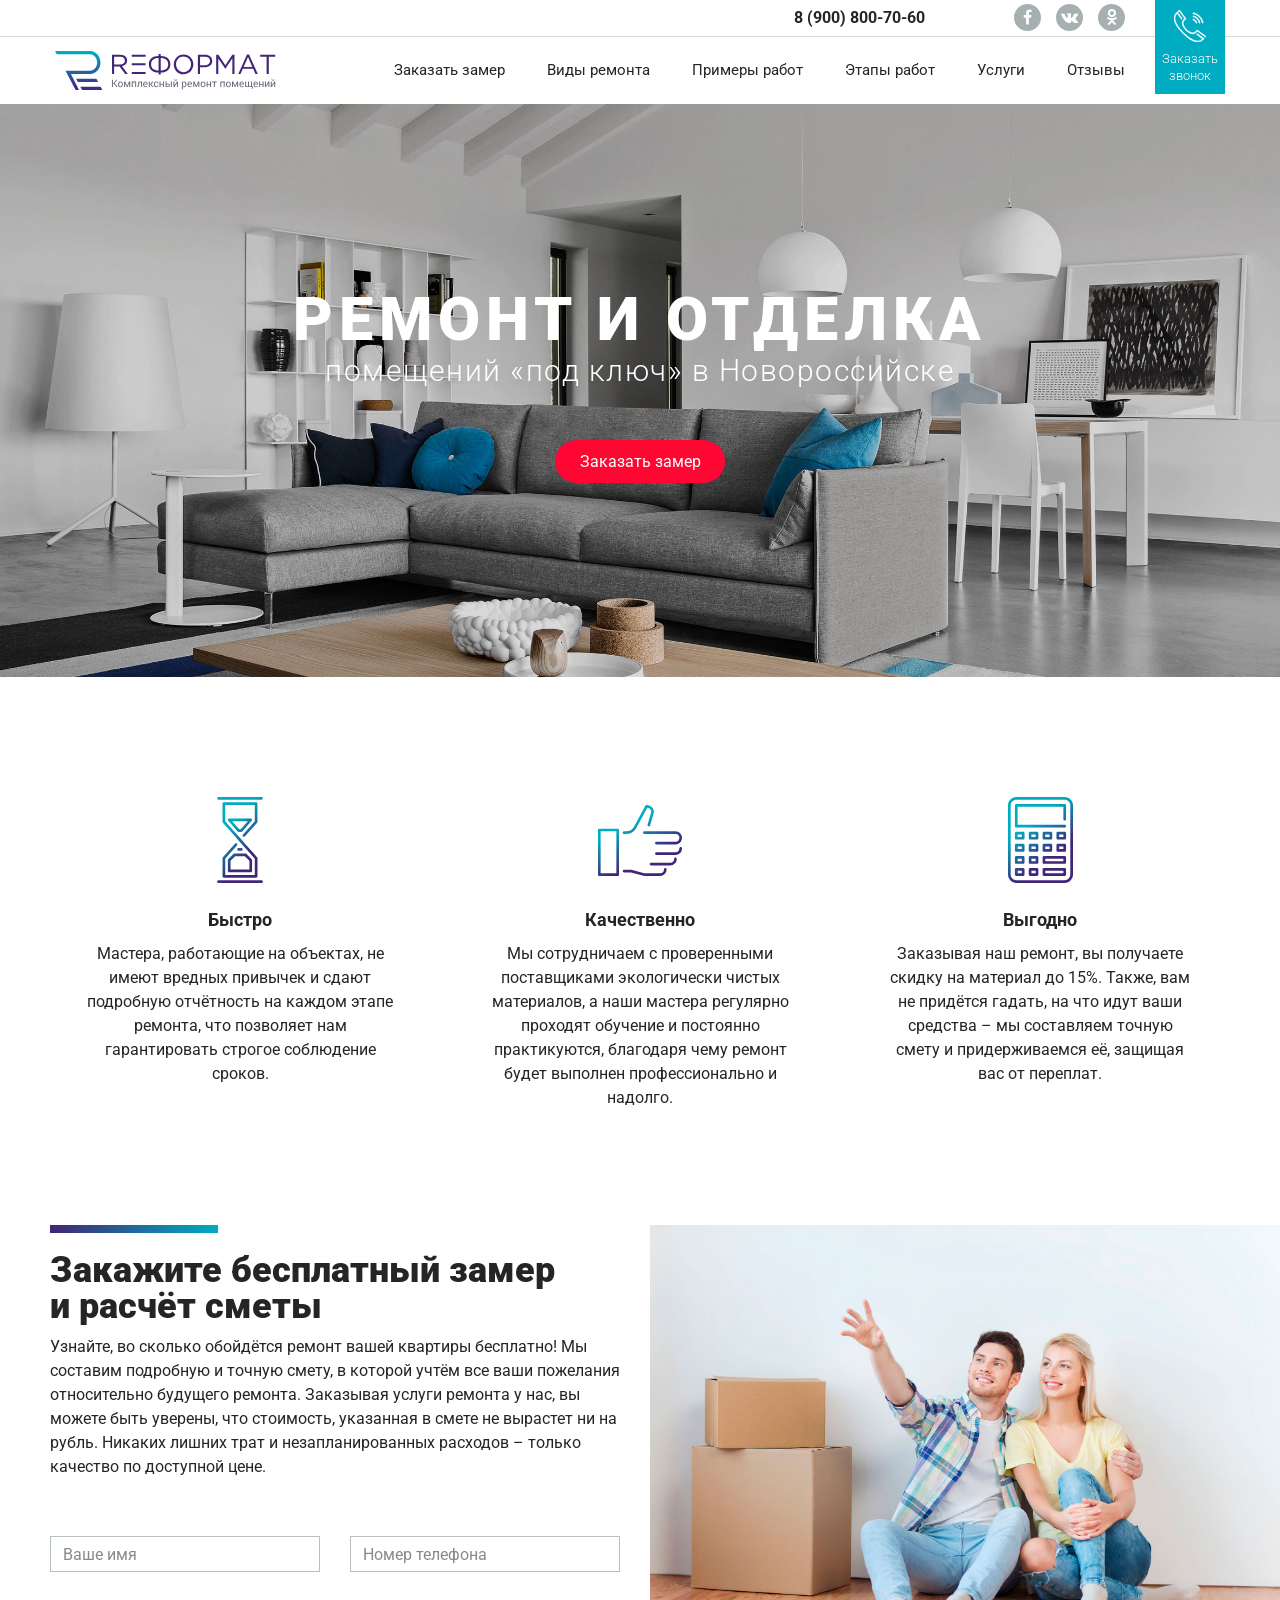
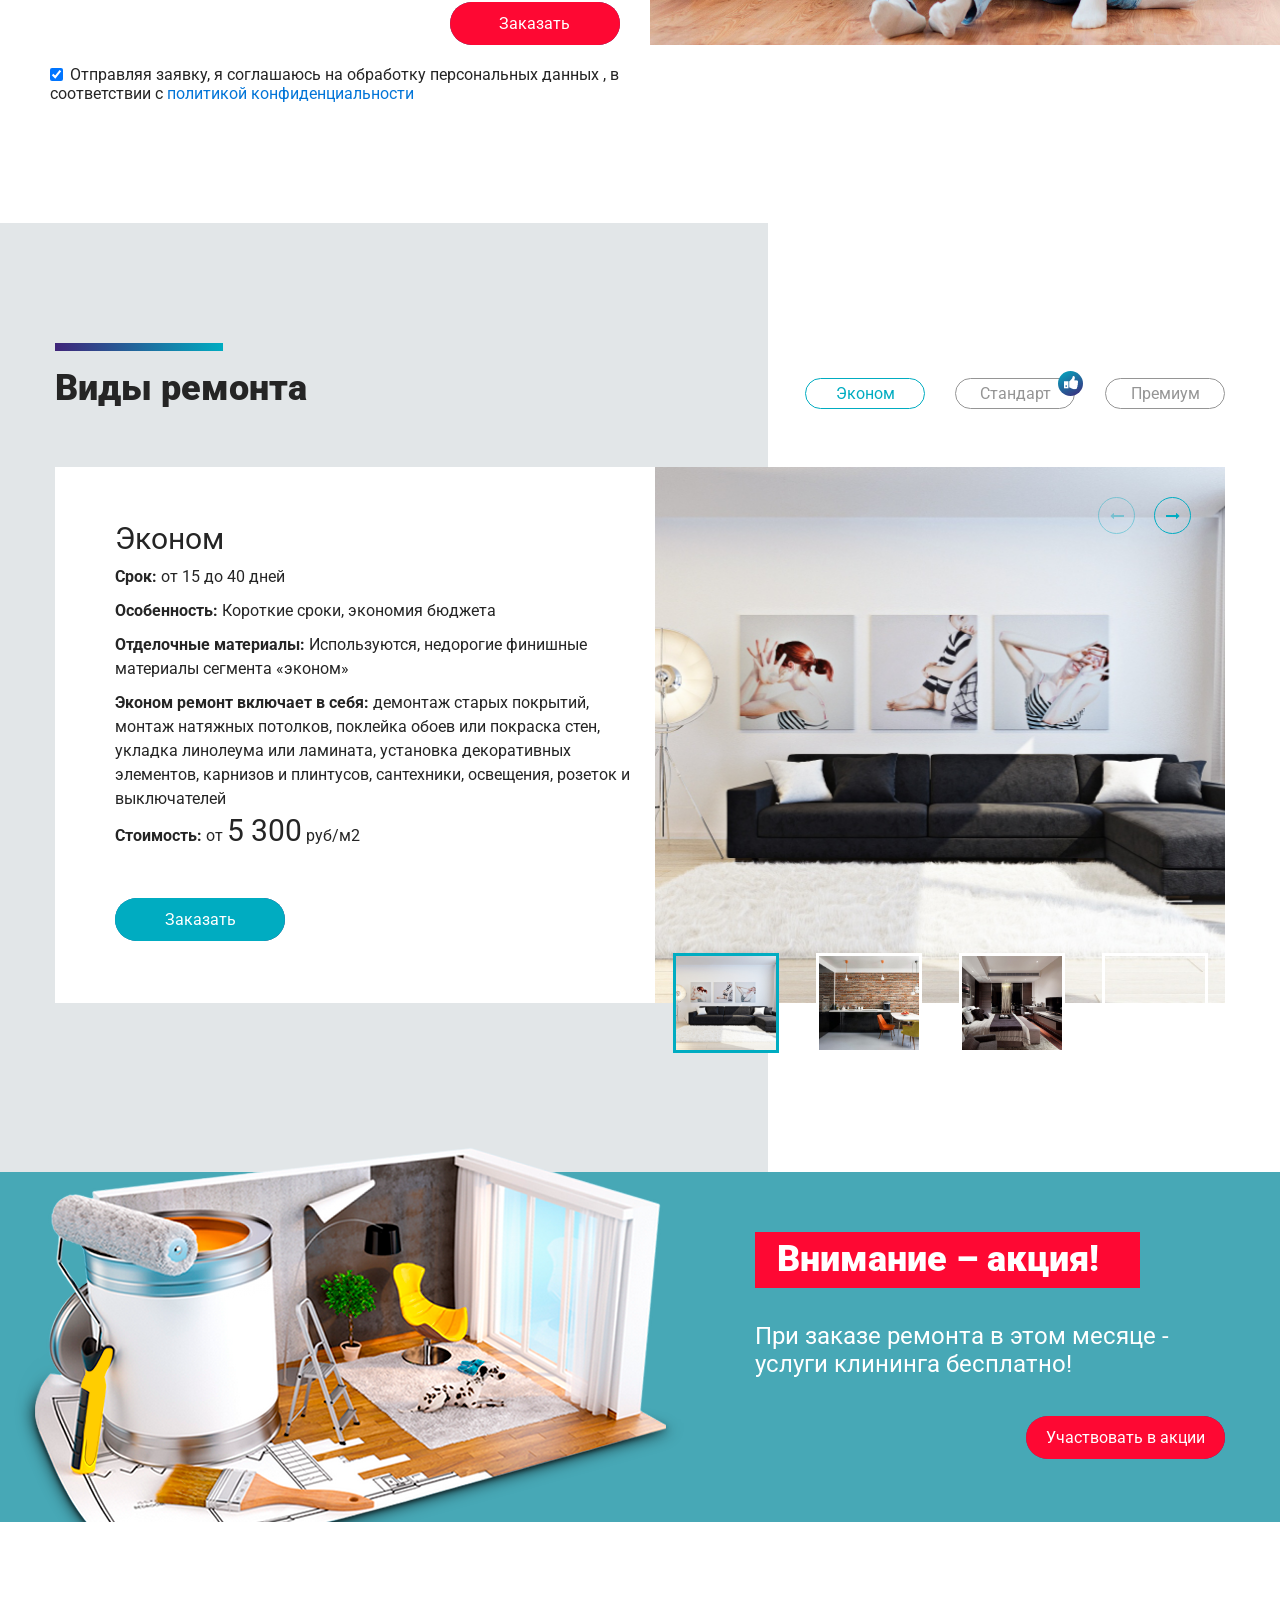
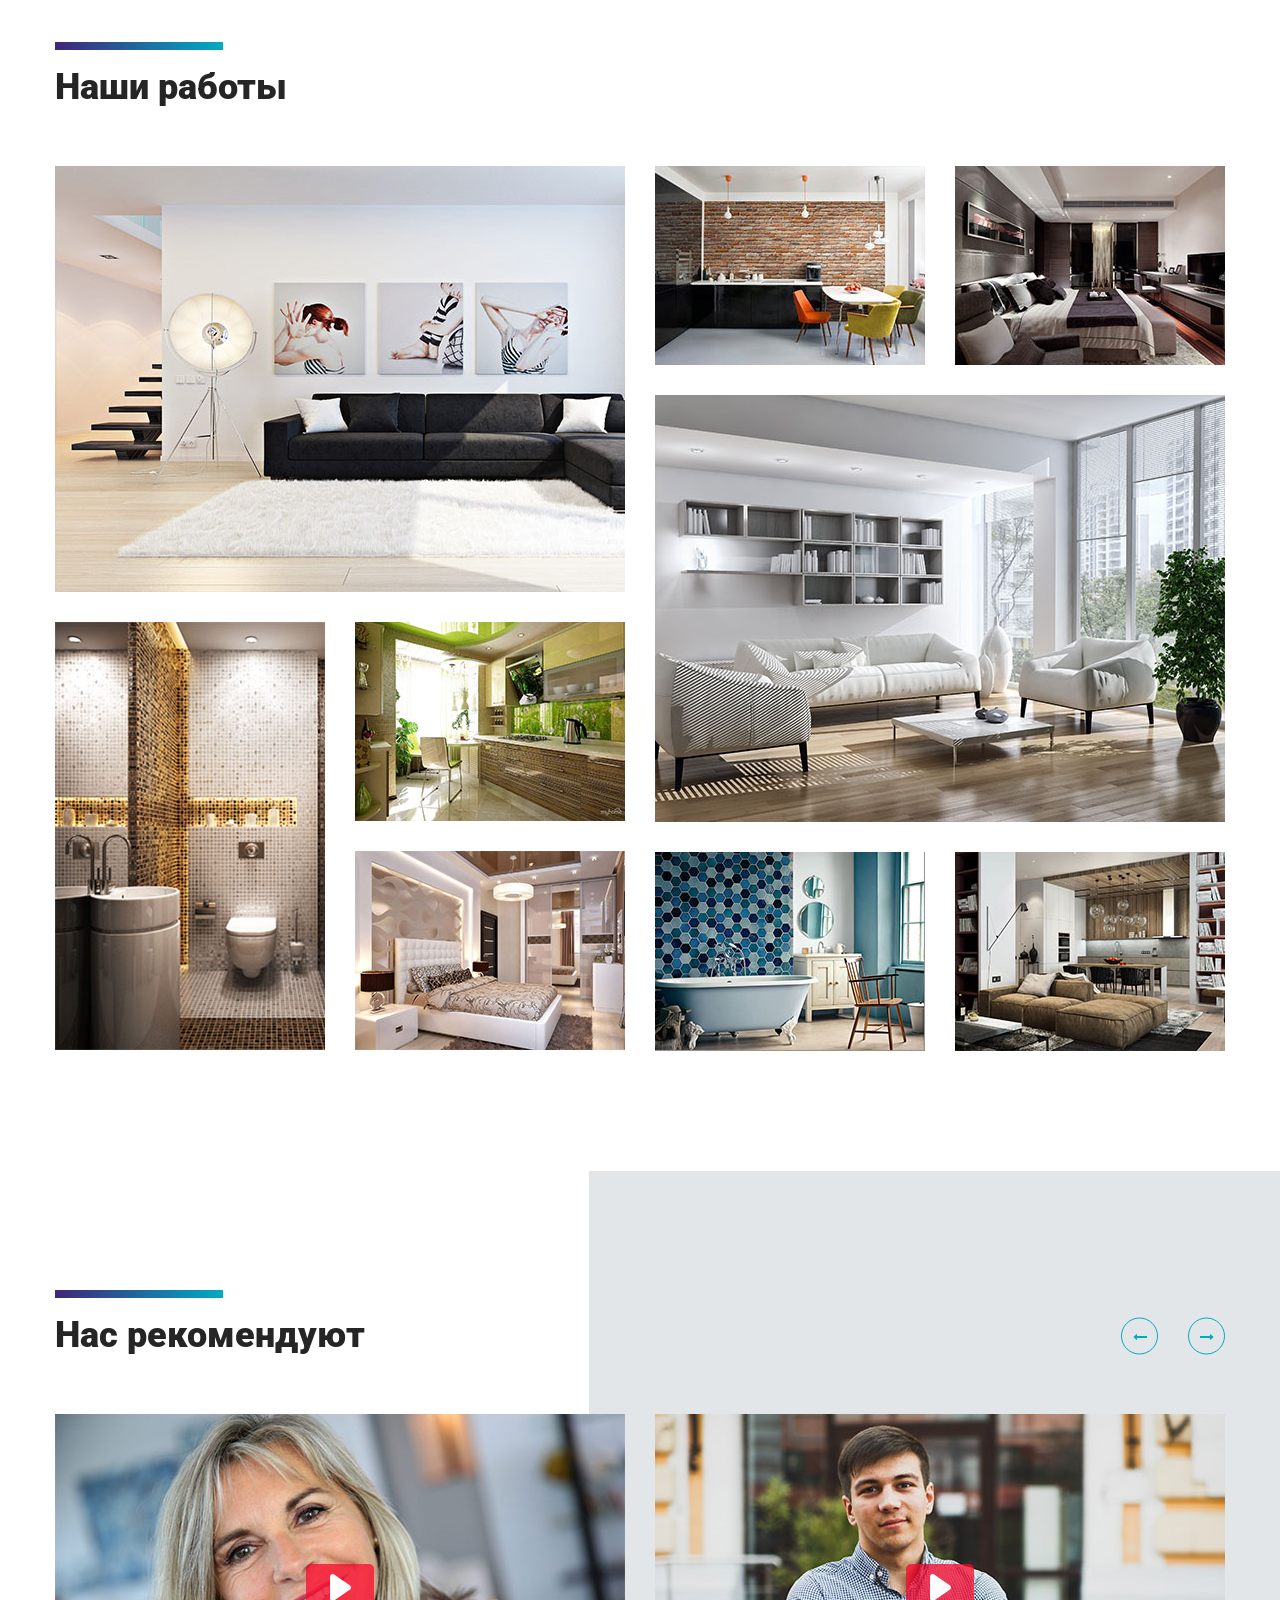
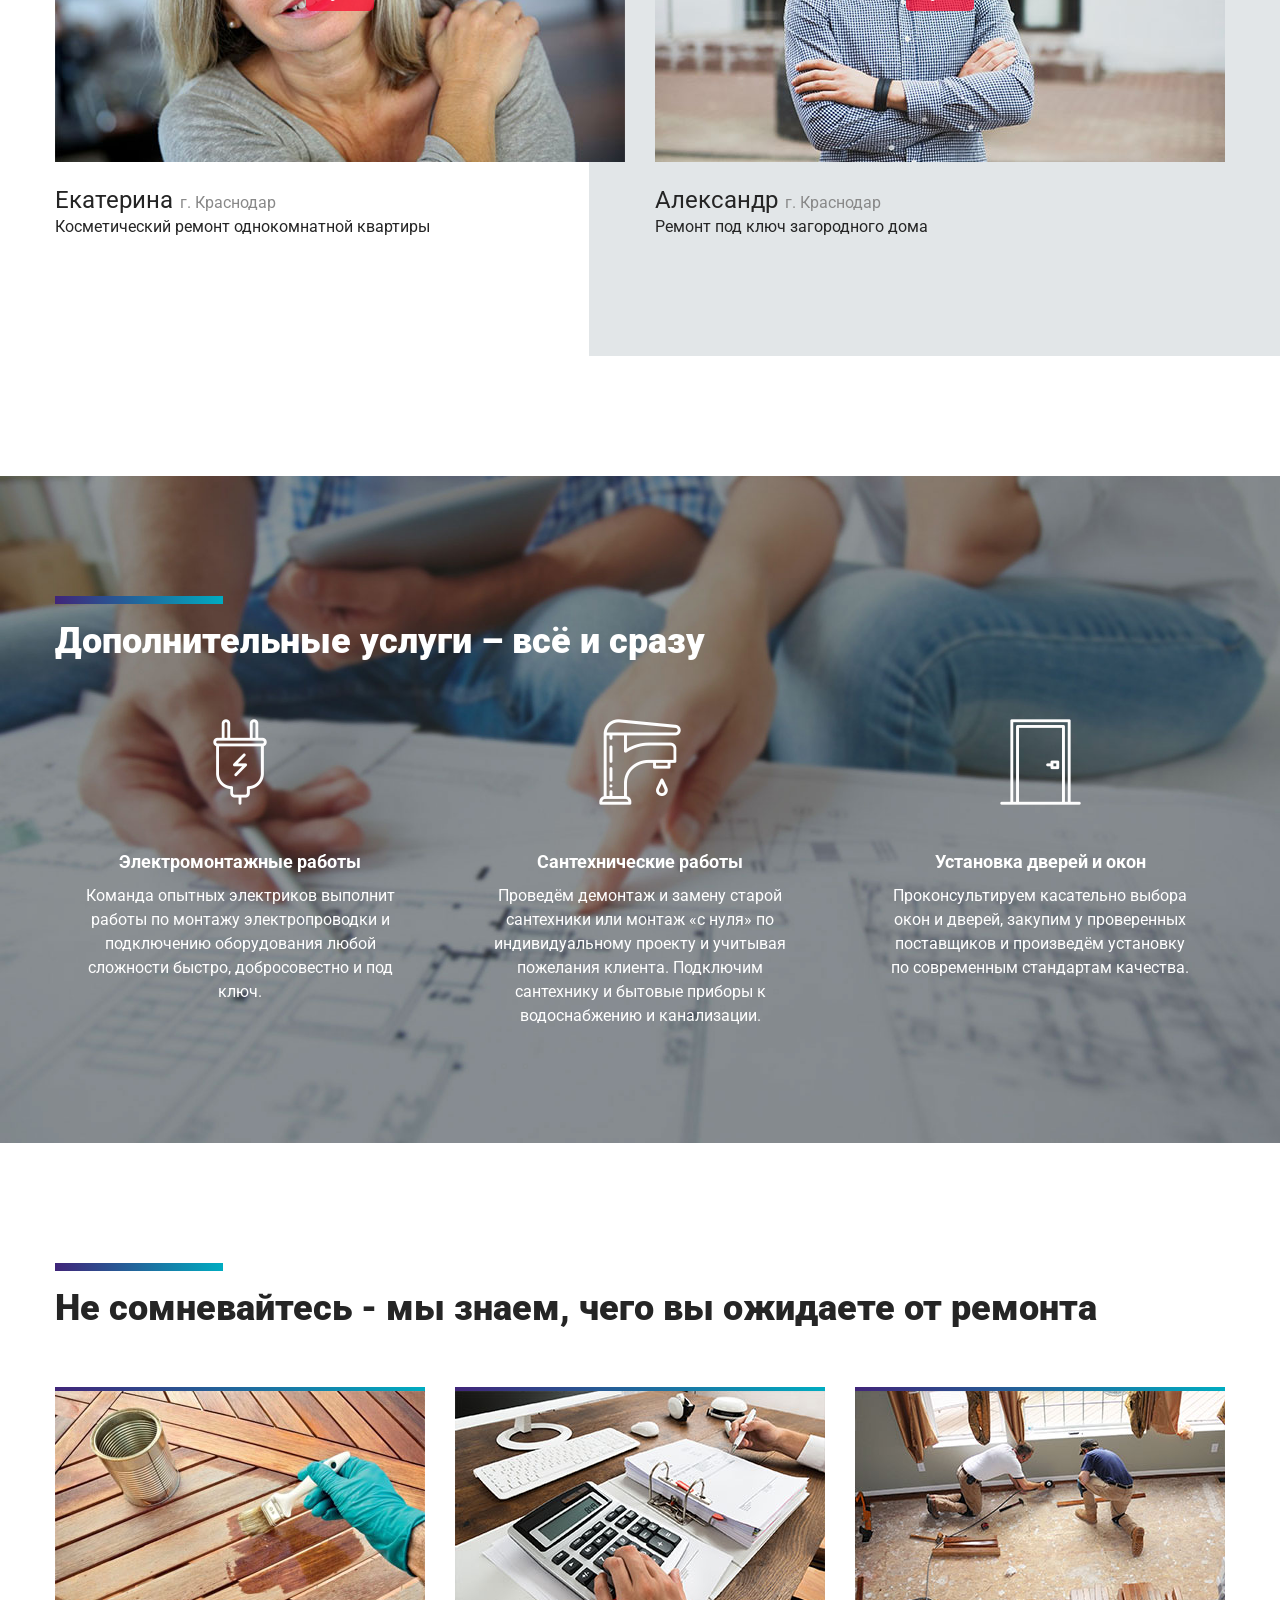
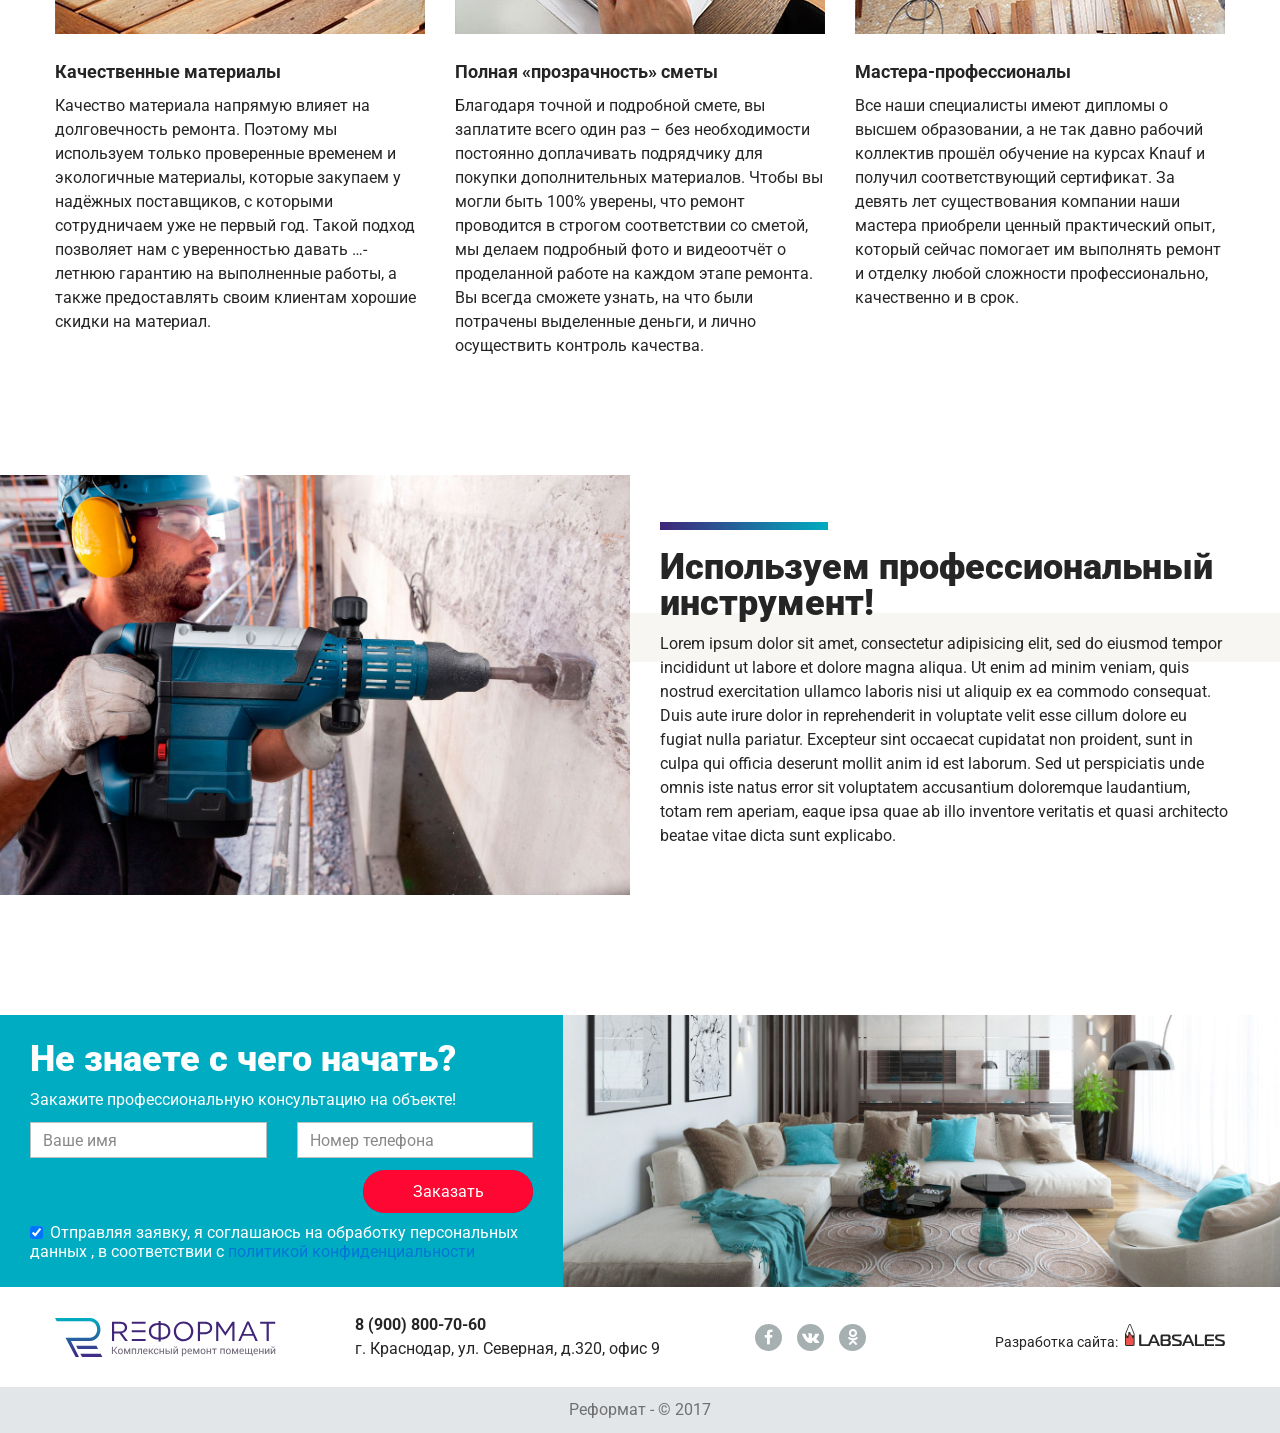
==== index.html @ a03d0dc7 "lend" ====
<!DOCTYPE html>
<html lang="ru">
<head>
    <meta charset="UTF-8">
    <meta name="viewport" content="width=device-width, initial-scale=1, shrink-to-fit=no">
    <title>Реформат</title>
    <link rel="icon" href="img/favicon.png">
    <link href="css/bootstrap.min.css" rel="stylesheet"> 
    <link rel="stylesheet" type="text/css" href="slick/slick.css"/>
    <link rel="stylesheet" type="text/css" href="slick/slick-theme.css"/>
    <link href="css/font.css" rel="stylesheet">
    <!--<link rel="stylesheet" type="text/css" href="grideffect/demo.css"/>-->
    <link rel="stylesheet" type="text/css" href="grideffect/style2.css"/>
    <link rel="stylesheet" type="text/css" href="css/swiper.min.css"/>
    <link href="css/style.css" rel="stylesheet">
    <link href="fonts/font-awesome/css/font-awesome.min.css" rel="stylesheet">
    <link href="css/media.css" rel="stylesheet">
</head>
<body>
<!--<body data-spy="scroll" data-target="#pag-scroll" style="position:relative;">-->
<div class="nav-pr" id="start-nav">
  <div class="nav-wrapper" id="start">
      <div class="nav-top">
        <div class="container">
          <div class="row">
            <div class="col-xl-11 col-lg-10 col-md-10 col-sm-11 col-11 fcenend">
                    <a class="nav-top__tel" href="tel:89008007060">8 (900) 800-70-60</a>
                  <div class="social">
                      <a href=" " class="fa fa-facebook social__btn social__f"></a>
                      <a href=" " class="fa fa-vk social__btn social__vk"></a>
                      <a href=" " class="fa fa-odnoklassniki social__btn social__o"></a>
                  </div>
            </div>
          </div>
        </div>
      </div>
      <div class="nav-block">
          <div class="container">
              <div class="row">
                  <div class="col-xl-11 col-lg-11 col-md-10 col-sm-11 col-11">
                      <nav class="navbar navbar-toggleable-md navbar-my p-no header__nav">
                        <button class="navbar-toggler navbar-toggler-right" type="button" data-toggle="collapse" data-target="#navbarColor01" aria-controls="navbarColor01" aria-expanded="false" aria-label="Toggle navigation">
                            <!--<span class="navbar-toggler-icon"></span>-->
                            <span class="burger">
                                <span class="burger-line burger-line-1"></span>
                                <span class="burger-line burger-line-2"></span>
                                <span class="burger-line burger-line-3"></span>
                            </span>
                        </button>
                        <a class="navbar-brand" href="index.html"><img src="img/logo.svg" alt=""></a>

                        <div class="collapse navbar-collapse" id="navbarColor01">
                          <ul class="navbar-nav ml-auto">
                            <li class="nav-item active">
                              <a class="nav-link" href="#anchor-1">Заказать замер</a>
                            </li>
                                                                                  
                            <li class="nav-item">
                              <a class="nav-link" href="#anchor-2">Виды ремонта</a>
                            </li>
                            <li class="nav-item">
                              <a class="nav-link" href="#anchor-3">Примеры работ</a>
                            </li>
                            <li class="nav-item">
                              <a class="nav-link" href="#anchor-4">Этапы работ</a>
                            </li>
                            <li class="nav-item">
                              <a class="nav-link" href="#anchor-5">Услуги</a>
                            </li>
                            <li class="nav-item">
                              <a class="nav-link" href="#anchor-6">Отзывы</a>
                            </li>                        
                          </ul>
                        </div>
                      </nav>
                  </div>
                  <div class="col-xl-1 col-lg-1 col-md-2 col-sm-1 col-1">
                    <div class="nav-block__call-btn" data-toggle="modal" data-target="#myModal">
                      <img src="img/call-btn.svg" alt="">
                      <span>Заказать звонок</span>
                    </div>
                  </div>

              </div>
          </div>
      </div>
  </div>
</div>

<div class="screen-1" style="background-image:url(img/3.jpg);">
  <div class="container">
    <div class="row">
      <div class="col-xl-12 tac">
        <div class="screen-1__h">Ремонт и отделка</div>
        <div class="screen-1__h-after">
          помещений «под ключ» в Новороссийске
        </div>
        <div class="screen-1__btn redbtn">
          <span>
          Заказать замер
          </span>
        </div>
      </div>
    </div>
  </div>
</div>


<div class="preim">
  <div class="container">
    <div class="row">
      <div class="col-xl-4 col-lg-4 col-md-4 col-sm-12 col-12">
            <!--<img src="img/hand.svg" alt="">-->
            <div class="preim__img" style="background-image:url(img/clock.svg);"></div>
            <div class="preim__h">Быстро</div>
            <div class="preim__text">
                Мастера, работающие на объектах, не имеют вредных привычек и сдают подробную отчётность на каждом этапе ремонта, что позволяет нам гарантировать строгое соблюдение сроков.
            </div>
      </div>
      <div class="col-xl-4 col-lg-4 col-md-4 col-sm-12 col-12">
            <!--<img src="img/hand.svg" alt="">-->
            <div class="preim__img" style="background-image:url(img/hand.svg);"></div>
            <div class="preim__h">Качественно</div>
            <div class="preim__text">
                Мы сотрудничаем с проверенными поставщиками экологически чистых материалов, а наши мастера регулярно проходят обучение и постоянно практикуются, благодаря чему ремонт будет выполнен профессионально и надолго.
            </div>
      </div>
      <div class="col-xl-4 col-lg-4 col-md-4 col-sm-12 col-12">
            <!--<img src="img/hand.svg" alt="">-->
            <div class="preim__img" style="background-image:url(img/calculator.svg);"></div>
            <div class="preim__h">Выгодно</div>
            <div class="preim__text">
                Заказывая наш ремонт, вы получаете скидку на материал до 15%. Также, вам не придётся гадать, на что идут ваши средства – мы составляем точную смету и придерживаемся её, защищая вас от переплат.
            </div>
      </div>
    </div>
  </div>
</div>






<div class="tfi tfi--sample" id="anchor-1">
    <div class="tfi__left">
      <div class="tfi__cont">
        <div class="tfi__gr-hr"></div>
        <div class="tfi__h">Закажите бесплатный замер и расчёт сметы</div>
        <div class="tfi__text">
            Узнайте, во сколько обойдётся ремонт вашей квартиры бесплатно! Мы составим подробную и точную смету, в которой учтём все ваши пожелания относительно будущего ремонта. Заказывая услуги ремонта у нас, вы можете быть уверены, что стоимость, указанная в смете не вырастет ни на рубль. Никаких лишних трат и незапланированных расходов – только качество по доступной цене.          
        </div>
        <form action="" class="tfi__form">
            <div class="tfi__line">
              <div class="tfi__input-wrap">
                  <input placeholder="Ваше имя" class="tfi__input" type="text" name="name">
              </div>
              <div class="tfi__input-wrap">
                  <input placeholder="Номер телефона" class="tfi__input js--phone" type="text" name="phone">                
              </div>              
            </div>
            <button class="redbtn tfi__btn"><span>Заказать</span></button>
                  <div class="js-form-item">
                        <input type="checkbox" name="" value="1" checked="checked" class="privacy__checkbox">

                        <label class="privacy__h" style="display:none;">Политика конфиденциальности</label>
                        <!--<div class="description privacy__text">-->
                        <div class="privacy__text">
                          Отправляя заявку, я соглашаюсь на обработку персональных данных , в соответствии с <a href="privacy.html" target="_blank">политикой конфиденциальности</a>
                        </div>
                  </div>
        </form>


      </div>
    </div>
    <div class="tfi__right">
      <div class="tfi__img-box">
        <img src="img/4.jpg" alt="">
      </div>
      
    </div>
</div>


<div class="variants" id="anchor-2">
  <div class="container">
    <div class="row">
      <div class="col-xl-6 col-lg-6 col-md-6 col-sm-12 col-12">
          <div class="tfi__gr-hr"></div>
          <div class="tfi__h tfi__h--pb">Виды ремонта</div>
      </div>
      <div class="col-xl-6 col-lg-6 col-md-6 col-sm-12 col-12">
        <div class="variants__pags">
          <div class="variants__link" onclick="swiper_to(1);">Эконом</div>
          <div class="variants__link variants__link-2" onclick="swiper_to(2);">Стандарт <div class="bdg"></div></div>
          <div class="variants__link variants__link-3" onclick="swiper_to(3);">Премиум</div>
        </div>
      </div>
      <div class="col-xl-12">
          <div class="variants__wrap">
            <div class="variants__slick trio__lev-1">
    <div class="swiper-container">
        <div class="swiper-wrapper">
            <div class="swiper-slide">
              <div class="variants__1s">
                <div class="variants__left">
                  <div class="variants__left-h">Эконом</div>
                  <div class="variants__ph">
                    <b>Срок:</b> от 15 до 40 дней
                  </div>
                  <div class="variants__ph">
                    <b>Особенность:</b> Короткие сроки, экономия бюджета
                  </div>
                  <div class="variants__ph">
                    <b>Отделочные материалы:</b> Используются, недорогие финишные материалы сегмента «эконом»
                  </div>
                  <div class="variants__ph">
                    <b>Эконом ремонт включает в себя:</b> демонтаж старых покрытий, монтаж натяжных потолков, поклейка обоев или покраска стен, укладка линолеума или ламината, установка декоративных элементов, карнизов и плинтусов, сантехники, освещения, розеток и выключателей
                  </div>
                  <div class="variants__ph variants__price-line">
                    <b>Стоимость:</b> от <span class="variants__price">5 300</span> руб/м2
                  </div>
                  <a href="" class="redbtn bluebtn"><span>Заказать</span></a>
                </div>
                <div class="variants__right">
                  <div class="variants__2s js--slick-1">
                      <div class="variants__2s-img-big" style="background-image:url(img/plitki/p1.jpg);"></div>
                      <div class="variants__2s-img-big" style="background-image:url(img/plitki/p2.jpg);"></div>
                      <div class="variants__2s-img-big" style="background-image:url(img/plitki/p3.jpg);"></div>
                      <div class="variants__2s-img-big" style="background-image:url(img/plitki/p4.jpg);"></div>
                  </div>
                  <div class="variants__2s-preview js--slick-1-preview">
                    <div>
                      <div class="variants__2s-img-small" style="background-image:url(img/plitki/p1.jpg);"></div>
                    </div>
                    <div>
                      <div class="variants__2s-img-small" style="background-image:url(img/plitki/p2.jpg);"></div>
                    </div>
                    <div>
                      <div class="variants__2s-img-small" style="background-image:url(img/plitki/p3.jpg);"></div>
                    </div>
                    <div>
                      <div class="variants__2s-img-small" style="background-image:url(img/plitki/p4.jpg);"></div>
                    </div>
                  </div>
                </div>
              </div>
            </div>
            <div class="swiper-slide">
              <div class="variants__1s">
                <div class="variants__left">
                  <div class="variants__left-h">Стандарт</div>
                  <div class="variants__ph">
                    <b>Срок:</b> от 40 до 70 дней
                  </div>
                  <div class="variants__ph">
                    <b>Особенность:</b> Короткие сроки, экономия бюджета
                  </div>
                  <div class="variants__ph">
                    <b>Отделочные материалы:</b> Используются, недорогие финишные материалы сегмента «эконом»
                  </div>
                  <div class="variants__ph">
                    <b>Эконом ремонт включает в себя:</b> демонтаж старых покрытий, монтаж натяжных потолков, поклейка обоев или покраска стен, укладка линолеума или ламината, установка декоративных элементов, карнизов и плинтусов, сантехники, освещения, розеток и выключателей
                  </div>
                  <div class="variants__ph variants__price-line">
                    <b>Стоимость:</b> от <span class="variants__price">5 300</span> руб/м2
                  </div>
                  <a href="" class="redbtn bluebtn"><span>Заказать</span></a>
                </div>
                <div class="variants__right">
                  <div class="variants__2s js--slick-2">
                      <div class="variants__2s-img-big" style="background-image:url(img/plitki/p2.jpg);"></div>
                      <div class="variants__2s-img-big" style="background-image:url(img/plitki/p1.jpg);"></div>
                      <div class="variants__2s-img-big" style="background-image:url(img/plitki/p3.jpg);"></div>
                      <div class="variants__2s-img-big" style="background-image:url(img/plitki/p4.jpg);"></div>
                      <div class="variants__2s-img-big" style="background-image:url(img/plitki/p3.jpg);"></div>
                  </div>
                  <div class="variants__2s-preview js--slick-2-preview">
                    <div>
                      <div class="variants__2s-img-small" style="background-image:url(img/plitki/p2.jpg);"></div>
                    </div>
                    <div>
                      <div class="variants__2s-img-small" style="background-image:url(img/plitki/p1.jpg);"></div>
                    </div>
                    <div>
                      <div class="variants__2s-img-small" style="background-image:url(img/plitki/p3.jpg);"></div>
                    </div>
                    <div>
                      <div class="variants__2s-img-small" style="background-image:url(img/plitki/p4.jpg);"></div>
                    </div>
                    <div>
                      <div class="variants__2s-img-small" style="background-image:url(img/plitki/p3.jpg);"></div>
                    </div>
                  </div>
                </div>
              </div>
            </div>
            
            <div class="swiper-slide">
              <div class="variants__1s">
                <div class="variants__left">
                  <div class="variants__left-h">Премиум</div>
                  <div class="variants__ph">
                    <b>Срок:</b> от 70 до 240 дней
                  </div>
                  <div class="variants__ph">
                    <b>Особенность:</b> Короткие сроки, экономия бюджета
                  </div>
                  <div class="variants__ph">
                    <b>Отделочные материалы:</b> Используются, недорогие финишные материалы сегмента «эконом»
                  </div>
                  <div class="variants__ph">
                    <b>Эконом ремонт включает в себя:</b> демонтаж старых покрытий, монтаж натяжных потолков, поклейка обоев или покраска стен, укладка линолеума или ламината, установка декоративных элементов, карнизов и плинтусов, сантехники, освещения, розеток и выключателей
                  </div>
                  <div class="variants__ph variants__price-line">
                    <b>Стоимость:</b> от <span class="variants__price">5 300</span> руб/м2
                  </div>
                  <a href="" class="redbtn bluebtn"><span>Заказать</span></a>
                </div>
                <div class="variants__right">
                  <div class="variants__2s js--slick-3">
                      <div class="variants__2s-img-big" style="background-image:url(img/plitki/p3.jpg);"></div>
                      <div class="variants__2s-img-big" style="background-image:url(img/plitki/p1.jpg);"></div>
                      <div class="variants__2s-img-big" style="background-image:url(img/plitki/p2.jpg);"></div>
                      <div class="variants__2s-img-big" style="background-image:url(img/plitki/p4.jpg);"></div>
                  </div>
                  <div class="variants__2s-preview js--slick-3-preview">
                    <div>
                      <div class="variants__2s-img-small" style="background-image:url(img/plitki/p3.jpg);"></div>
                    </div>
                    <div>
                      <div class="variants__2s-img-small" style="background-image:url(img/plitki/p1.jpg);"></div>
                    </div>
                    <div>
                      <div class="variants__2s-img-small" style="background-image:url(img/plitki/p2.jpg);"></div>
                    </div>
                    <div>
                      <div class="variants__2s-img-small" style="background-image:url(img/plitki/p4.jpg);"></div>
                    </div>

                  </div>
                </div>
              </div>
            </div>
        </div>
        <!-- Add Pagination -->
        <div class="swiper-btn-prev swiper-btn-arrow"></div>
        <div class="swiper-btn-next swiper-btn-arrow"></div>
        <div class="swiper-pagination"></div>
    </div>


            </div>
          </div>
      </div>
    </div>
  </div>
</div>

<!--<div style="background-color: #16d6d6; height:30px;"></div>-->

<div class="stock">
    <div class="container">
      <div class="row">
        <div class="col-xl-7">
          <div class="stock__img-pr">
            <img src="img/akc-1.png" alt="" class="desk-v">
            <img src="img/akc-2.png" alt="" class="mob-v">
          </div>
        </div>
        <div class="col-xl-5">
          <div class="stock__label">Внимание – акция!</div>
          <div class="stock__text">При заказе ремонта в этом месяце - услуги клининга бесплатно!</div>
          <div class="tar">
              <a href=" " class="redbtn stock__btn">
                <span>
                    Участвовать в акции
                </span>
              </a>
          </div>
        </div>
      </div>
    </div>
</div>

<div class="plitki" id="anchor-3">
  <div class="container">
    <div class="row">
      <div class="col-xl-12">
        <div class="tfi__gr-hr"></div>
        <div class="tfi__h tfi__h--pb">Наши работы</div>
      </div>
  </div>
  </div>
  <div class="container  plitki__box">
    <div class="row">      
      <div class="col-xl-12">
              <div class="content">
                <div class="grid">
                  <div class="grid__item grid__item--2k" data-size="1920x1080">
                    <a href="img/plitki/p1.jpg" class="img-wrap"><img src="img/plitki/small/p1.jpg" alt="img01" />
                      <div class="description description--grid">
                        <h3 class="plitki__popup-h">Ремонт квартиры под ключ <div class="plitki__popup-city">г.Краснодар</div></h3>
                        <div class="plitki__popup-sq"><b>Площадь:</b> 78 м<sup>2</sup></div>
                        <div class="plitki__popup-srok"><b>Сроки:</b> 3,5 месяца</div>
                        <div class="plitki__popup-ph">
                          <b>Выполненые работы:</b> демонтаж старых покрытий, монтаж натяжных потолков, поклейка обоев или покраска стен, укладка линолеума или ламината, установка декоративных элементов, карнизов и плинтусов, сантехники, освещения, розеток и выключателей
                        </div>
                        <div class="plitki__popup-price">
                          <b>Стоимость:</b> <span class="plitki__popup-price-num">590 000</span><span>руб.</span>
                        </div>
                      </div>
                    </a>
                  </div>
                  <div class="grid__item grid__item--1k" data-size="1600x1077">
                    <a href="img/plitki/p2.jpg" class="img-wrap"><img src="img/plitki/small/p2.jpg" alt="img02" />
                      <div class="description description--grid">
                        <h3 class="plitki__popup-h">Ремонт квартиры под ключ <div class="plitki__popup-city">г.Краснодар</div></h3>
                        <div class="plitki__popup-sq"><b>Площадь:</b> 78 м<sup>2</sup></div>
                        <div class="plitki__popup-srok"><b>Сроки:</b> 3,5 месяца</div>
                        <div class="plitki__popup-ph">
                          <b>Выполненые работы:</b> демонтаж старых покрытий, монтаж натяжных потолков, поклейка обоев или покраска стен, укладка линолеума или ламината, установка декоративных элементов, карнизов и плинтусов, сантехники, освещения, розеток и выключателей
                        </div>
                        <div class="plitki__popup-price">
                          <b>Стоимость:</b> <span class="plitki__popup-price-num">670 000</span><span>руб.</span>
                        </div>
                      </div>
                    </a>
                  </div>
                  <div class="grid__item grid__item--1k" data-size="2000x1271">
                    <a href="img/plitki/p3.jpg" class="img-wrap"><img src="img/plitki/small/p3.jpg" alt="img03" />
                      <div class="description description--grid">
                        <h3 class="plitki__popup-h">Ремонт квартиры под ключ <div class="plitki__popup-city">г.Ростов-на-дону</div></h3>
                        <div class="plitki__popup-sq"><b>Площадь:</b> 78 м<sup>2</sup></div>
                        <div class="plitki__popup-srok"><b>Сроки:</b> 3,5 месяца</div>
                        <div class="plitki__popup-ph">
                          <b>Выполненые работы:</b> демонтаж старых покрытий, монтаж натяжных потолков, поклейка обоев или покраска стен, укладка линолеума или ламината, установка декоративных элементов, карнизов и плинтусов, сантехники, освещения, розеток и выключателей
                        </div>
                        <div class="plitki__popup-price">
                          <b>Стоимость:</b> <span class="plitki__popup-price-num">770 000</span><span>руб.</span>
                        </div>
                      </div>
                    </a>
                  </div>
                  <div class="grid__item grid__item--2k" data-size="3200x2400">
                      <a href="img/plitki/p6.jpg" class="img-wrap"><img src="img/plitki/small/p6.jpg" alt="img06" />
                      <div class="description description--grid">
                        <h3 class="plitki__popup-h">Ремонт квартиры под ключ <div class="plitki__popup-city">г.Краснодар</div></h3>
                        <div class="plitki__popup-sq"><b>Площадь:</b> 78 м<sup>2</sup></div>
                        <div class="plitki__popup-srok"><b>Сроки:</b> 3,5 месяца</div>
                        <div class="plitki__popup-ph">
                          <b>Выполненые работы:</b> демонтаж старых покрытий, монтаж натяжных потолков, поклейка обоев или покраска стен, укладка линолеума или ламината, установка декоративных элементов, карнизов и плинтусов, сантехники, освещения, розеток и выключателей
                        </div>
                        <div class="plitki__popup-price">
                          <b>Стоимость:</b> <span class="plitki__popup-price-num">590 000</span><span>руб.</span>
                        </div>
                      </div>
                    </a>
                  </div>
                  <div class="grid__item grid__item--1k" data-size="4500x4090">
                    <a href="img/plitki/p4.jpg" class="img-wrap"><img src="img/plitki/small/p4n.jpg" alt="img04" />
                      <div class="description description--grid">
                        <h3 class="plitki__popup-h">Ремонт квартиры под ключ <div class="plitki__popup-city">г.Краснодар</div></h3>
                        <div class="plitki__popup-sq"><b>Площадь:</b> 78 м<sup>2</sup></div>
                        <div class="plitki__popup-srok"><b>Сроки:</b> 3,5 месяца</div>
                        <div class="plitki__popup-ph">
                          <b>Выполненые работы:</b> демонтаж старых покрытий, монтаж натяжных потолков, поклейка обоев или покраска стен, укладка линолеума или ламината, установка декоративных элементов, карнизов и плинтусов, сантехники, освещения, розеток и выключателей
                        </div>
                        <div class="plitki__popup-price">
                          <b>Стоимость:</b> <span class="plitki__popup-price-num">590 000</span><span>руб.</span>
                        </div>
                      </div>
                    </a>
                  </div>
                  <div class="grid__item grid__item--1k" data-size="1525x1080">
                      <a href="img/plitki/p5.jpg" class="img-wrap"><img src="img/plitki/small/p5.jpg" alt="img05" />
                      <div class="description description--grid">
                        <h3 class="plitki__popup-h">Ремонт квартиры под ключ <div class="plitki__popup-city">г.Краснодар</div></h3>
                        <div class="plitki__popup-sq"><b>Площадь:</b> 78 м<sup>2</sup></div>
                        <div class="plitki__popup-srok"><b>Сроки:</b> 3,5 месяца</div>
                        <div class="plitki__popup-ph">
                          <b>Выполненые работы:</b> демонтаж старых покрытий, монтаж натяжных потолков, поклейка обоев или покраска стен, укладка линолеума или ламината, установка декоративных элементов, карнизов и плинтусов, сантехники, освещения, розеток и выключателей
                        </div>
                        <div class="plitki__popup-price">
                          <b>Стоимость:</b> <span class="plitki__popup-price-num">590 000</span><span>руб.</span>
                        </div>
                      </div>
                    </a>
                  </div>

                  <div class="grid__item grid__item--1k" data-size="1873x1249">
                    <a href="img/plitki/p7.jpg" class="img-wrap"><img src="img/plitki/small/p7.jpg" alt="img07" />
                      <div class="description description--grid">
                        <h3 class="plitki__popup-h">Ремонт квартиры под ключ <div class="plitki__popup-city">г.Краснодар</div></h3>
                        <div class="plitki__popup-sq"><b>Площадь:</b> 78 м<sup>2</sup></div>
                        <div class="plitki__popup-srok"><b>Сроки:</b> 3,5 месяца</div>
                        <div class="plitki__popup-ph">
                          <b>Выполненые работы:</b> демонтаж старых покрытий, монтаж натяжных потолков, поклейка обоев или покраска стен, укладка линолеума или ламината, установка декоративных элементов, карнизов и плинтусов, сантехники, освещения, розеток и выключателей
                        </div>
                        <div class="plitki__popup-price">
                          <b>Стоимость:</b> <span class="plitki__popup-price-num">590 000</span><span>руб.</span>
                        </div>
                      </div>
                    </a>
                  </div>
                  <div class="grid__item grid__item--1k" data-size="900x645">
                      <a href="img/plitki/p8.jpg" class="img-wrap"><img src="img/plitki/small/p8.jpg" alt="img08" />
                      <div class="description description--grid">
                        <h3 class="plitki__popup-h">Ремонт квартиры под ключ <div class="plitki__popup-city">г.Краснодар</div></h3>
                        <div class="plitki__popup-sq"><b>Площадь:</b> 78 м<sup>2</sup></div>
                        <div class="plitki__popup-srok"><b>Сроки:</b> 3,5 месяца</div>
                        <div class="plitki__popup-ph">
                          <b>Выполненые работы:</b> демонтаж старых покрытий, монтаж натяжных потолков, поклейка обоев или покраска стен, укладка линолеума или ламината, установка декоративных элементов, карнизов и плинтусов, сантехники, освещения, розеток и выключателей
                        </div>
                        <div class="plitki__popup-price">
                          <b>Стоимость:</b> <span class="plitki__popup-price-num">590 000</span><span>руб.</span>
                        </div>
                      </div>
                    </a>
                  </div>
                  <div class="grid__item grid__item--1k" data-size="1920x1080">
                      <a href="img/plitki/p9.jpg" class="img-wrap"><img src="img/plitki/small/p9.jpg" alt="img09" />
                      <div class="description description--grid">
                        <h3 class="plitki__popup-h">Ремонт квартиры под ключ <div class="plitki__popup-city">г.Краснодар</div></h3>
                        <div class="plitki__popup-sq"><b>Площадь:</b> 78 м<sup>2</sup></div>
                        <div class="plitki__popup-srok"><b>Сроки:</b> 3,5 месяца</div>
                        <div class="plitki__popup-ph">
                          <b>Выполненые работы:</b> демонтаж старых покрытий, монтаж натяжных потолков, поклейка обоев или покраска стен, укладка линолеума или ламината, установка декоративных элементов, карнизов и плинтусов, сантехники, освещения, розеток и выключателей
                        </div>
                        <div class="plitki__popup-price">
                          <b>Стоимость:</b> <span class="plitki__popup-price-num">590 000</span><span>руб.</span>
                        </div>
                      </div>
                    </a>
                  </div>



                </div>
                <!-- /grid -->
                <div class="preview">
                  <button class="action action--close"><i class="fa fa-times"></i><span class="text-hidden">Close</span></button>
                  <div class="description description--preview"></div>
                </div>
                <!-- /preview -->
              </div>

      </div>
    </div>
  </div>
</div>


<div class="videosl"  id="anchor-6">
  <div class="container">
    <div class="row">
      <div class="col-xl-9 col-lg-9 col-md-9 col-sm-9 col-12">
        <div class="tfi__gr-hr"></div>
        <div class="tfi__h tfi__h--pb">Нас рекомендуют</div>
      </div>
      <!--<div class="col-xl-3 col-lg-3 col-md-3 col-sm-3 col-3">
        <div class="videosl__btns">
          <div class="videosl__prev">22</div>
          <div class="videosl__next">44</div>
        </div>
      </div> -->     
      <div class="col-xl-12 col-lg-12 col-md-12 col-sm-12 col-12">
        <div class="videosl__wrap">
          <div class="slick videosl__slick js--video-slider">
            <div class="videosl__pos">
              <div class="videosl__img" style="background-image:url(img/video-1.jpg);">
                  <div class="videosl__btn js--youtube js-video-link" data-src="https://www.youtube.com/embed/mE-M19dY-Ao"></div>
              </div>
              <div class="videosl__text">
                <div class="videosl__line">
                  <div class="videosl__text-name">Екатерина</div>
                  <div class="videosl__text-city">г. Краснодар</div>
                </div>
                <div class="videosl__spec">Косметический ремонт однокомнатной квартиры</div>
              </div>
            </div>
            <div class="videosl__pos">
              <div class="videosl__img" style="background-image:url(img/video-2.jpg);">
                  <div class="videosl__btn js--youtube js-video-link" data-src="https://www.youtube.com/embed/ESJk19dySoM"></div>
              </div>
              <div class="videosl__text">
                <div class="videosl__line">
                  <div class="videosl__text-name">Александр</div>
                  <div class="videosl__text-city">г. Краснодар</div>
                </div>
                <div class="videosl__spec">Ремонт под ключ загородного дома</div>
              </div>
            </div>
            <div class="videosl__pos">
              <div class="videosl__img" style="background-image:url(img/video-1.jpg);">
                  <div class="videosl__btn js--youtube js-video-link" data-src="https://www.youtube.com/embed/mE-M19dY-Ao"></div>
              </div>
              <div class="videosl__text">
                <div class="videosl__line">
                  <div class="videosl__text-name">Екатерина</div>
                  <div class="videosl__text-city">г. Краснодар</div>
                </div>
                <div class="videosl__spec">Косметический ремонт однокомнатной квартиры</div>
              </div>
            </div>
            <div class="videosl__pos">
              <div class="videosl__img" style="background-image:url(img/video-2.jpg);">
                  <div class="videosl__btn js--youtube js-video-link" data-src="https://www.youtube.com/embed/ESJk19dySoM"></div>
              </div>
              <div class="videosl__text">
                <div class="videosl__line">
                  <div class="videosl__text-name">Александр</div>
                  <div class="videosl__text-city">г. Краснодар</div>
                </div>
                <div class="videosl__spec">Ремонт под ключ загородного дома</div>
              </div>
            </div>
          </div>
        </div>
      </div> 
    </div>
  </div>
</div>

  <div class="popup-video">
    <div class="popup-video__close"><div class="popup-video__close-eff"></div></div>
      <iframe class="popup-video__player" src="" frameborder="0" allowfullscreen=""></iframe>
  </div>

<div class="preim preim--img" style="background-image:url(img/5.jpg)"  id="anchor-5">
  <div class="container">
    <div class="row">
      <div class="col-xl-12">
            <div class="tfi__gr-hr"></div>
            <div class="tfi__h">Дополнительные услуги – всё и сразу</div>
      </div>
      <div class="col-xl-4 col-lg-4 col-md-4 col-sm-12 col-12">
            <!--<img src="img/hand.svg" alt="">-->
            <div class="preim__img" style="background-image:url(img/dop-1.png);"></div>
            <div class="preim__h">Электромонтажные работы</div>
            <div class="preim__text">
                Команда опытных электриков выполнит работы по монтажу электропроводки и подключению оборудования любой сложности быстро, добросовестно и под ключ.
            </div>
      </div>
      <div class="col-xl-4 col-lg-4 col-md-4 col-sm-12 col-12">
            <!--<img src="img/hand.svg" alt="">-->
            <div class="preim__img" style="background-image:url(img/dop-2.png);"></div>
            <div class="preim__h">Сантехнические работы</div>
            <div class="preim__text">
                Проведём демонтаж и замену старой сантехники или монтаж «с нуля» по индивидуальному проекту и учитывая пожелания клиента. Подключим сантехнику и бытовые приборы к водоснабжению и канализации.
            </div>
      </div>
      <div class="col-xl-4 col-lg-4 col-md-4 col-sm-12 col-12">
            <!--<img src="img/hand.svg" alt="">-->
            <div class="preim__img" style="background-image:url(img/dop-3.png);"></div>
            <div class="preim__h">Установка дверей и окон</div>
            <div class="preim__text">
                Проконсультируем касательно выбора окон и дверей, закупим у проверенных поставщиков и произведём установку по современным стандартам качества.
            </div>
      </div>
    </div>
  </div>
</div>


<div class="nons"  id="anchor-4">
  <div class="container">
    <div class="row">
      <div class="col-xl-12">
        <div class="tfi__gr-hr"></div>
        <div class="tfi__h tfi__h--pb">Не сомневайтесь - мы знаем, чего вы ожидаете от ремонта</div>
      </div>
      <div class="col-xl-4 col-lg-4 col-md-4 col-sm-12 col-12">
          <div class="nons__hr"></div>
          <img src="img/6.jpg" alt="">
          <div class="nons__h">Качественные материалы</div>
          <div class="nons__text">
              Качество материала напрямую влияет на долговечность ремонта. Поэтому мы используем только проверенные временем и экологичные материалы, которые закупаем у надёжных поставщиков, с которыми сотрудничаем уже не первый год. Такой подход позволяет нам с уверенностью давать …-летнюю гарантию на выполненные работы, а также предоставлять своим клиентам хорошие скидки на материал.
          </div>
      </div>
      <div class="col-xl-4 col-lg-4 col-md-4 col-sm-12 col-12">
          <div class="nons__hr"></div>
          <img src="img/7.jpg" alt="">
          <div class="nons__h">Полная «прозрачность» сметы</div>
          <div class="nons__text">
              Благодаря точной и подробной смете, вы заплатите всего один раз – без необходимости постоянно доплачивать подрядчику  для покупки дополнительных материалов. Чтобы вы могли быть 100% уверены, что ремонт проводится в строгом соответствии со сметой, мы делаем подробный фото и видеоотчёт о проделанной работе на каждом этапе ремонта. Вы всегда сможете узнать, на что были потрачены выделенные деньги, и лично осуществить контроль качества.
          </div>
      </div>
      <div class="col-xl-4 col-lg-4 col-md-4 col-sm-12 col-12">
          <div class="nons__hr"></div>
          <img src="img/8.jpg" alt="">
          <div class="nons__h">Мастера-профессионалы</div>
          <div class="nons__text">
              Все наши специалисты имеют дипломы о высшем образовании, а не так давно рабочий коллектив прошёл обучение на курсах Knauf и получил соответствующий сертификат.  За девять лет существования компании наши мастера приобрели ценный практический опыт, который сейчас помогает им выполнять ремонт и отделку любой сложности профессионально, качественно и в срок.
          </div>
      </div>      
    </div>
  </div>
</div>


<div class="tfi tfi--reverse">
    <div class="tfi__right">
      <div class="tfi__img-box">
        <img src="img/9.jpg" alt="">
      </div>
    </div>
    <div class="tfi__left">
      <div class="tfi__cont">
        <div class="tfi__gr-hr"></div>
        <div class="tfi__h">Используем профессиональный инструмент!</div>
        <div class="tfi__text">
            Lorem ipsum dolor sit amet, consectetur adipisicing elit, sed do eiusmod tempor incididunt ut labore et dolore magna aliqua. Ut enim ad minim veniam, quis nostrud exercitation ullamco laboris nisi ut aliquip ex ea commodo consequat. Duis aute irure dolor in reprehenderit in voluptate velit esse cillum dolore eu fugiat nulla pariatur. Excepteur sint occaecat cupidatat non proident, sunt in culpa qui officia deserunt mollit anim id est laborum. Sed ut perspiciatis unde omnis iste natus error sit voluptatem accusantium doloremque laudantium, totam rem aperiam, eaque ipsa quae ab illo inventore veritatis et quasi architecto beatae vitae dicta sunt explicabo.
        </div>

      </div>
    </div>
</div>


<div class="tfi tfi--blue">
    <div class="tfi__left">
      <div class="tfi__cont">
        <!--<div class="tfi__gr-hr"></div>-->
        <div class="tfi__h">Не знаете с чего начать?</div>
        <div class="tfi__text">
            Закажите профессиональную консультацию на объекте!
        </div>
        <form action="" class="tfi__form">
            <div class="tfi__line">
              <div class="tfi__input-wrap">
                  <input placeholder="Ваше имя" class="tfi__input" type="text" name="name">
              </div>
              <div class="tfi__input-wrap">
                  <input placeholder="Номер телефона" class="tfi__input js--phone" type="text" name="phone">                
              </div>              
            </div>
            <button class="redbtn tfi__btn"><span>Заказать</span></button>
                  <div class="js-form-item">
                        <input type="checkbox" name="" value="1" checked="checked" class="privacy__checkbox">

                        <label class="privacy__h" style="display:none;">Политика конфиденциальности</label>
                        <!--<div class="description privacy__text">-->
                        <div class="privacy__text">
                          Отправляя заявку, я соглашаюсь на обработку персональных данных , в соответствии с <a href="privacy.html" target="_blank">политикой конфиденциальности</a>
                        </div>
                  </div>
        </form>


      </div>
    </div>
    <div class="tfi__right">
      <div class="tfi__img-box">
          <img src="img/1.jpg" alt="">
      </div>
    </div>
</div>

<!--<div class="" style="background-color: bisque; width:100%; height:500px;"></div>-->




		<!-- /content -->
<!--======================456-->




<!--================================-->

<!--end=============================-->























<!--<button class="btn btn-primary tm__open" data-toggle="modal" data-target=".bd-example-modal-lg">Large modal</button>-->






<!--заказ звонка-->
<!--<div class="modal fade bd-example-modal-sm tm zzz" tabindex="-1" role="dialog" aria-labelledby="myLargeModalLabel" aria-hidden="true">
  <div class="modal-dialog modal-sm">
    <div class="modal-content">
        <div class="close tm__close" data-dismiss="modal" aria-label="Close">
          <span aria-hidden="true">×</span>
        </div>
        <form action="" class="zzz__form">
                  <div class="contact__info-h contact__form-h  zzz__form-h">Обратная связь</div>
                  <input type="text" class="contact__input zzz__input" name="text" placeholder="Ваше имя">
                  <input type="text" class="contact__input zzz__input jumbo__tel" name="tel" placeholder="Номер телефона">
                  <button>Заказать звонок</button>
        <div class="privacy privacy--sm">
        <div class="js-form-item">
              <input type="checkbox" name="" value="1" checked="checked" class="privacy__checkbox">

              <label class="privacy__h" style="display:none;">Политика конфиденциальности</label>
              <div class="description privacy__text">
                Отправляя заявку, я соглашаюсь на обработку персональных данных , в соответствии с <a href="privacy.html" target="_blank">политикой конфиденциальности</a>
              </div>
        </div>

        </div>             
        </form>
    </div>
  </div>
</div>-->


















<footer class="footer">
      <a href="#start-nav" class="footer__top-btn js--scroll-btn"><div class="fa fa--f footer__fa"></div></a>
      <div class="container footer__top-cont">
        <div class="row"> 
                <div class="col-xl-3 col-lg-3 col-md-6 col-sm-6 col-12 align-self-center">
                  <a class="navbar-brand footer__brand" href="index.html"><img src="img/logo.svg" alt=""></a>
                </div>
                <div class="col-xl-4 col-lg-3 col-md-6 col-sm-6 col-12 align-self-center">
                        <a class="nav-top__tel" href="tel:89008007060">8 (900) 800-70-60</a>
                        <div class="footer__address">
                          г. Краснодар, ул. Северная, д.320, офис 9
                        </div>
                </div>
                <div class="col-xl-2 col-lg-2 col-md-6 col-sm-6 col-12 align-self-center">
                    <div class="social footer__social">
                        <a href=" " class="fa fa-facebook social__btn social__f"></a>
                        <a href=" " class="fa fa-vk social__btn social__vk"></a>
                        <a href=" " class="fa fa-odnoklassniki social__btn social__o"></a>
                    </div>
                </div>
                <div class="col-xl-3 col-lg-4 col-md-6 col-sm-6 col-12 align-self-center">
                  <a target="_blank" href="http://labsales.ru/" class="ncr">Разработка сайта: <img src="img/copyright.svg" alt=""></a>
                </div>      
        </div>
      </div>
      <div class="footer__bottom">
        <div class="container">
            <div class="col-xl-12 col-lg-12 col-md-12 col-sm-12 col-12">
                <div class="footer__brand-name">
                  Реформат - © <span>2017</span>
                </div>
            </div>
        </div>
      </div>
</footer>



<!-- Модальное окно -->  
<div class="modal fade" id="myModal" tabindex="-1" role="dialog" aria-labelledby="myModalLabel" aria-hidden="true">
  <div class="modal-dialog" role="document">
    <div class="modal-content">
      <div class="modal-header">
        <h4 class="modal-title" id="myModalLabel">Заказ звонка</h4>
        <button type="button" class="close" data-dismiss="modal" aria-label="Close">
          <span aria-hidden="true">&times;</span>
        </button>
      </div>
      <div class="modal-body">
          <form action="" class="tfi__form">
              <div class="tfi__line">
                <div class="tfi__input-wrap-pp">
                    <input placeholder="Ваше имя" class="tfi__input" type="text" name="name">
                </div>
                <div class="tfi__input-wrap-pp">
                    <input placeholder="Номер телефона" class="tfi__input js--phone" type="text" name="phone">                
                </div>              
              </div>
              <div class="tac">
                <button class="redbtn tfi__btn"><span>Заказать</span></button>
              </div>

                    <div class="js-form-item">
                          <input type="checkbox" name="" value="1" checked="checked" class="privacy__checkbox">

                          <label class="privacy__h" style="display:none;">Политика конфиденциальности</label>
                          <!--<div class="description privacy__text">-->
                          <div class="privacy__text">
                            Отправляя заявку, я соглашаюсь на обработку персональных данных , в соответствии с <a href="privacy.html" target="_blank">политикой конфиденциальности</a>
                          </div>
                    </div>
          </form>
      </div>
      <!--<div class="modal-footer">
        <button type="button" class="btn btn-secondary" data-dismiss="modal">Close</button>
        <button type="button" class="btn btn-primary">Save changes</button>
      </div>-->
    </div>
  </div>
</div>
<!-- Модальное окно end -->  




<!--<script src="https://code.jquery.com/jquery-3.1.1.slim.min.js" integrity="sha384-A7FZj7v+d/sdmMqp/nOQwliLvUsJfDHW+k9Omg/a/EheAdgtzNs3hpfag6Ed950n" crossorigin="anonymous"></script>-->
<script type="text/javascript" src="js/jquery-3.1.0.min.js"></script>
<script src="https://cdnjs.cloudflare.com/ajax/libs/tether/1.4.0/js/tether.min.js" integrity="sha384-DztdAPBWPRXSA/3eYEEUWrWCy7G5KFbe8fFjk5JAIxUYHKkDx6Qin1DkWx51bBrb" crossorigin="anonymous"></script>
<script type="text/javascript" src="js/bootstrap.js"></script> 
<script type="text/javascript" src="js/jquery.maskedinput.min.js"></script>
<script type="text/javascript" src="js/swiper.min.js"></script>
<script type="text/javascript" src="slick/slick.min.js"></script>
<!--<script type="text/javascript" src="js/vivus.min.js"></script>-->
<!--<script src="https://cdn.rawgit.com/ConnorAtherton/walkway/master/walkway.min.js"></script>-->
<script type="text/javascript" src="js/jquery.sticky.js"></script>


	<script src="grideffect/modernizr-custom.js"></script>
	<script src="grideffect/imagesloaded.pkgd.min.js"></script>
	<!--<script src="grideffect/masonry.pkgd.min.js"></script>-->
	<script src="grideffect/masonry.pkgd.js"></script>
	<script src="grideffect/classie.js"></script>
	<script src="grideffect/main.js"></script>
	

<script>
		(function() {
			var support = { transitions: Modernizr.csstransitions },
				// transition end event name
				transEndEventNames = { 'WebkitTransition': 'webkitTransitionEnd', 'MozTransition': 'transitionend', 'OTransition': 'oTransitionEnd', 'msTransition': 'MSTransitionEnd', 'transition': 'transitionend' },
				transEndEventName = transEndEventNames[ Modernizr.prefixed( 'transition' ) ],
				onEndTransition = function( el, callback ) {
					var onEndCallbackFn = function( ev ) {
						if( support.transitions ) {
							if( ev.target != this ) return;
							this.removeEventListener( transEndEventName, onEndCallbackFn );
						}
						if( callback && typeof callback === 'function' ) { callback.call(this); }
					};
					if( support.transitions ) {
						el.addEventListener( transEndEventName, onEndCallbackFn );
					}
					else {
						onEndCallbackFn();
					}
				};

			new GridFx(document.querySelector('.grid'), {
				imgPosition : {
					x : -0.5,
					y : 1
				},
				onOpenItem : function(instance, item) {
					instance.items.forEach(function(el) {
						if(item != el) {
							var delay = Math.floor(Math.random() * 50);
							el.style.WebkitTransition = 'opacity .5s ' + delay + 'ms cubic-bezier(.7,0,.3,1), -webkit-transform .5s ' + delay + 'ms cubic-bezier(.7,0,.3,1)';
							el.style.transition = 'opacity .5s ' + delay + 'ms cubic-bezier(.7,0,.3,1), transform .5s ' + delay + 'ms cubic-bezier(.7,0,.3,1)';
							el.style.WebkitTransform = 'scale3d(0.1,0.1,1)';
							el.style.transform = 'scale3d(0.1,0.1,1)';
							el.style.opacity = 0;
						}
					});
				},
				onCloseItem : function(instance, item) {
					instance.items.forEach(function(el) {
						if(item != el) {
							el.style.WebkitTransition = 'opacity .4s, -webkit-transform .4s';
							el.style.transition = 'opacity .4s, transform .4s';
							el.style.WebkitTransform = 'scale3d(1,1,1)';
							el.style.transform = 'scale3d(1,1,1)';
							el.style.opacity = 1;

							onEndTransition(el, function() {
								el.style.transition = 'none';
								el.style.WebkitTransform = 'none';
							});
						}
					});
				}
			});

   
		})();
	</script>
  <script type="text/javascript" src="js/script.js"></script>
  

</body>
</html>
---- css/font.css ----
@import url('https://fonts.googleapis.com/css?family=Roboto:300,400,700,900&subset=cyrillic');

body,
input,
textarea,
button,
select {
    font: 400 16px 'Roboto', sans-serif, arial;
    color: #252525;
}
---- grideffect/demo.css ----
@font-face {
	font-weight: normal;
	font-style: normal;
	font-family: 'codropsicons';
	src: url("../fonts/codropsicons/codropsicons.eot");
	src: url("../fonts/codropsicons/codropsicons.eot?#iefix") format("embedded-opentype"), url("../fonts/codropsicons/codropsicons.woff") format("woff"), url("../fonts/codropsicons/codropsicons.ttf") format("truetype"), url("../fonts/codropsicons/codropsicons.svg#codropsicons") format("svg");
}

@font-face {
	font-family: 'camera-icons';
	src: url("../fonts/camera-icons/camera-icons.eot?7h6q4p");
	src: url("../fonts/camera-icons/camera-icons.eot?#iefix7h6q4p") format("embedded-opentype"), url("../fonts/camera-icons/camera-icons.woff?7h6q4p") format("woff"), url("../fonts/camera-icons/camera-icons.ttf?7h6q4p") format("truetype"), url("../fonts/camera-icons/camera-icons.svg?7h6q4p#camera-icons") format("svg");
	font-weight: normal;
	font-style: normal;
}

*,
*:after,
*:before {
	-webkit-box-sizing: border-box;
	box-sizing: border-box;
}

.clearfix:before,
.clearfix:after {
	display: table;
	content: '';
}

.clearfix:after {
	clear: both;
}

body {
	font-family: "Avenir Next", Avenir, 'Helvetica Neue', 'Lato', 'Segoe UI', Helvetica, Arial, sans-serif;
	color: #fff;
	background: #252323;
	-webkit-font-smoothing: antialiased;
	-moz-osx-font-smoothing: grayscale;
	overflow-y: scroll;
	overflow-x: hidden;
	width: 100vw;
}

a {
	outline: none;
	color: #77d45b;
	text-decoration: none;
}

a:hover,
a:focus {
	color: #fff;
}

button:focus {
	outline: none;
}

.hidden {
	position: absolute;
	overflow: hidden;
	width: 0;
	height: 0;
	pointer-events: none;
}


/* Header */

.codrops-header {
	padding: 2em 1em 4em;
	text-align: center;
}

.codrops-header h1 {
	margin: 0.5em 0 0;
	letter-spacing: -1px;
	font-size: 3em;
	line-height: 1;
	font-weight: normal;
}

.codrops-header h1 span {
	display: block;
	padding: 0.5em 0 1em;
	color: #999;
	font-weight: normal;
	font-size: 0.45em;
	letter-spacing: 0;
}


/* Top Navigation Style */

.codrops-links {
	position: relative;
	display: inline-block;
	text-align: center;
	white-space: nowrap;
}

.codrops-links::after {
	position: absolute;
	top: 0;
	left: 50%;
	width: 1px;
	height: 100%;
	background: rgba(255, 255, 255, 0.1);
	content: '';
	-webkit-transform: rotate3d(0, 0, 1, 22.5deg);
	transform: rotate3d(0, 0, 1, 22.5deg);
}

.codrops-icon {
	display: inline-block;
	margin: 0.5em;
	padding: 0em 0;
	width: 1.5em;
	text-decoration: none;
}

.codrops-icon span {
	display: none;
}

.codrops-icon:before {
	margin: 0 5px;
	text-transform: none;
	font-weight: normal;
	font-style: normal;
	font-variant: normal;
	font-family: 'codropsicons';
	line-height: 1;
	speak: none;
	-webkit-font-smoothing: antialiased;
}

.codrops-icon--drop:before {
	content: "\e001";
}

.codrops-icon--prev:before {
	content: "\e004";
}


/* Demo links */

.codrops-demos {
	margin: 2em 0 0;
}

.codrops-demos a {
	display: inline-block;
	margin: 0 0.5em;
}

.codrops-demos a.current-demo {
	color: #fff;
}


/* Content */

.content {
	padding: 1em 0 3em;
	max-width: 1080px;
	margin: 0 auto;
}


/* Related demos */

.content--related {
	text-align: center;
	font-weight: bold;
	padding: 0 1em;
}

.media-item {
	display: inline-block;
	padding: 1em;
	vertical-align: top;
	-webkit-transition: color 0.3s;
	transition: color 0.3s;
}

.media-item__img {
	max-width: 100%;
	opacity: 0.3;
	-webkit-transition: opacity 0.3s;
	transition: opacity 0.3s;
}

.media-item:hover .media-item__img,
.media-item:focus .media-item__img {
	opacity: 1;
}

.media-item__title {
	margin: 0;
	padding: 0.5em;
	font-size: 1em;
}


/* Demo ad style */

body #cdawrap {
	top: 15px;
	right: auto;
	left: 15px;
	background-color: rgba(0, 0, 0, 0.6);
	border: none;
}

body #cdawrap .carbon-text {
	color: #EBEBEB;
}

@media screen and (max-width: 50em) {
	.codrops-header {
		padding: 2em 5%;
	}
}

@media screen and (max-width: 40em) {
	.codrops-header h1 {
		font-size: 2.15em;
	}
}
---- grideffect/style2.css ----
.grid {
	position: relative;
	margin: 0 auto;
	/*margin: -15px auto;*/
}
/*.container.plitki__box {
	width: 1232px;
}*/
.js .grid::after {
	content: '';
	position: absolute;
	width: 100%;
	height: 100%;
	top: 0;
	left: 0;
	pointer-events: none;
	background: #252323 url(../img/loading.svg) no-repeat 50% 75px;
	background-size: 60px auto;
	-webkit-transition: opacity 0.3s;
	transition: opacity 0.3s;
}

.js .grid--loaded::after {
	opacity: 0;
}

.grid__item {
	/*width: 270px;*/
	width: 300px;
	padding: 15px;
}

.grid__item--2k {
	/*width: 540px;*/
	width: 600px;
}

.grid__item--current {
	opacity: 0 !important;
}

.img-wrap {
	display: block;
}

.img-wrap:focus,
.img-wrap:hover {
	outline: none;
}

.img-wrap img {
	display: block;
	max-width: 100%;
}

.preview {
	position: fixed;
	z-index: 1000;
	top: 0;
	left: 0;
	display: -ms-flex;
	display: -webkit-flex;
	display: flex;
	-ms-flex-pack: center;
	-webkit-justify-content: center;
	justify-content: center;
	-ms-flex-line-pack: center;
	-webkit-align-content: center;
	align-content: center;
	-ms-flex-align: center;
	-webkit-align-items: center;
	align-items: center;
	width: 50%;
	height: 100%;
	pointer-events: none;
}

.preview::before {
	content: '';
	position: fixed;
	top: 0;
	left: 0;
	width: 100%;
	height: 100%;
	opacity: 0;
	/*background: #1f1d1d;*/
	background: #fff;
	-webkit-transition: opacity 0.6s;
	transition: opacity 0.6s;
}

.preview--open {
	pointer-events: auto;
}

.preview--open::before {
	opacity: 1;
}

.clone {
	position: fixed;
	z-index: 110;
	-webkit-transition: -webkit-transform 0.5s;
	transition: transform 0.5s;
	-webkit-backface-visibility: hidden;
}

.original {
	position: relative;
	z-index: 120;
	display: block;
	object-fit: contain;
	-webkit-transition: opacity 0.2s;
	transition: opacity 0.2s;
	-webkit-backface-visibility: hidden;
}

.preview--open .animate {
	/* open */
	-webkit-transition: -webkit-transform 0.6s, opacity 0.2s;
	transition: transform 0.6s, opacity 0.2s;
}

.animate {
	/* close */
	-webkit-transition: -webkit-transform 0.3s, opacity 0.2s;
	transition: transform 0.3s, opacity 0.2s;
}

.description {
	/*color: #fff;*/
	color: #252525;
}

.js .description--grid {
	display: none;
}

.description--preview {
	font-size: 2em;
	position: absolute;
	z-index: 140;
	width: 100%;
	left: 100%;
	top: 0;
	height: 100%;
	/*padding: 0 1em;*/
	padding: 0 35px;
	display: -ms-flex;
	display: -webkit-flex;
	display: flex;
	-ms-flex-direction: column;
	-webkit-flex-direction: column;
	flex-direction: column;
	-ms-flex-pack: center;
	-webkit-justify-content: center;
	justify-content: center;
	-ms-flex-align: start;
	-webkit-align-items: flex-start;
	align-items: flex-start;
	opacity: 0;
	-webkit-transition: opacity 1s, -webkit-transform 1s;
	transition: opacity 1s, transform 1s;
	-webkit-transition-timing-function: cubic-bezier(0.2, 1, 0.3, 1);
	transition-timing-function: cubic-bezier(0.2, 1, 0.3, 1);
	-webkit-transform: translate3d(0, 30px, 0);
	transform: translate3d(0, 30px, 0);
}

.preview--open .description--preview {
	opacity: 1;
	-webkit-transition-delay: 0.2s;
	transition-delay: 0.2s;
	-webkit-transform: translate3d(0, 0, 0);
	transform: translate3d(0, 0, 0);
}

.description--preview h3 {
	font-weight: normal;
	margin: 0;
}

.description--preview p {
	font-size: 0.65em;
	max-width: 100%;
}

.description--preview p em {
	color: #5D5D5D;
	display: block;
	padding: 0.4em 0 0 0;
}


/* Details */

.details {
	max-width: 100%;
	/* IE 10-11 bug flexbox */
}

.details ul {
	line-height: 1;
	position: relative;
	margin: 0;
	padding: 0;
	list-style: none;
}

.details ul li {
	font-size: 0.5em;
	position: relative;
	display: inline-block;
	margin: 0 1em 0 0;
	padding: 0.15em 0;
	white-space: nowrap;
	opacity: 0;
	color: #9d9d9d;
	-webkit-transition: -webkit-transform 1s, opacity 1s;
	transition: transform 1s, opacity 1s;
	-webkit-transition-timing-function: cubic-bezier(0.2, 1, 0.3, 1);
	transition-timing-function: cubic-bezier(0.2, 1, 0.3, 1);
	-webkit-transform: translate3d(0, 20px, 0);
	transform: translate3d(0, 20px, 0);
}

.preview--open .details ul li {
	opacity: 1;
	-webkit-transform: translate3d(0, 0, 0);
	transform: translate3d(0, 0, 0);
}

.preview--open .details ul li:nth-child(1) {
	-webkit-transition-delay: 0.2s;
	transition-delay: 0.2s;
}

.preview--open .details ul li:nth-child(2) {
	-webkit-transition-delay: 0.3s;
	transition-delay: 0.3s;
}

.preview--open .details ul li:nth-child(3) {
	-webkit-transition-delay: 0.4s;
	transition-delay: 0.4s;
}

.preview--open .details ul li:nth-child(4) {
	-webkit-transition-delay: 0.5s;
	transition-delay: 0.5s;
}

.preview--open .details ul li:nth-child(5) {
	-webkit-transition-delay: 0.6s;
	transition-delay: 0.6s;
}

.details ul li:first-child {
	font-weight: bold;
	color: #909090;
}

.icon {
	font-family: 'camera-icons';
	font-weight: normal;
	font-style: normal;
	font-variant: normal;
	line-height: 1;
	display: inline-block;
	vertical-align: middle;
	text-transform: none;
	/* Better Font Rendering =========== */
	-webkit-font-smoothing: antialiased;
	-moz-osx-font-smoothing: grayscale;
	speak: none;
}

.icon + span {
	margin-left: 5px;
	vertical-align: middle;
}

.icon-focal_length:before {
	content: '\e600';
}

.icon-exposure_time:before {
	content: '\e601';
}

.icon-iso:before {
	content: '\e602';
}

.icon-camera:before {
	content: '\e603';
}

.icon-aperture:before {
	content: '\e604';
}

.details .icon {
	margin-right: 5px;
	color: #77d45b;
}


/* Close button */

.action {
	font-size: 1.5em;
	margin: 0;
	padding: 0;
	cursor: pointer;
	vertical-align: top;
	color: #6bd68a;
	border: none;
	background: none;
}

.action:hover,
.action:focus {
	color: #6bd68a;
	outline: none;
}

.action--close {
	position: fixed;
	z-index: 150;
	top: 0;
	right: 0;
	padding: 1em;
	opacity: 0;
	-webkit-transition: opacity 0.3s, -webkit-transform 0.3s;
	transition: opacity 0.3s, transform 0.3s;
	-webkit-transform: scale3d(0.6, 0.6, 1);
	transform: scale3d(0.6, 0.6, 1);
}
.action--close .fa {
	background-image: linear-gradient(90deg,#402579 0%,#00acc1 100%);
	-webkit-background-clip: text;
	-webkit-text-fill-color: transparent;
}

.preview--image-loaded .action--close {
	opacity: 1;
	-webkit-transform: scale3d(1, 1, 1);
	transform: scale3d(1, 1, 1);
}

.text-hidden {
	position: absolute;
	display: block;
	overflow: hidden;
	width: 0;
	height: 0;
	color: transparent;
}

@media screen and (max-width: 40em) {
	.description--preview h3 {
		font-size: 0.5em;
	}
	.description--preview p,
	.details {
		display: none;
	}
}
---- css/style.css ----
.p-no{padding-left:0;padding-right:0}.tac{text-align:center}.tar{text-align:right}.fp{padding-top:5px}.fcen,.fcenend,.fend{display:-webkit-box;display:-webkit-flex;display:-moz-box;display:-ms-flexbox;display:flex}.fend{-webkit-box-pack:end;-webkit-justify-content:flex-end;-moz-box-pack:end;-ms-flex-pack:end;justify-content:flex-end}.fcen,.fcenend{-webkit-box-align:center;-webkit-align-items:center;-moz-box-align:center;-ms-flex-align:center;align-items:center}.fcenend{-webkit-box-pack:end;-webkit-justify-content:flex-end;-moz-box-pack:end;-ms-flex-pack:end;justify-content:flex-end}*{outline:0}a:focus{text-decoration:none;color:inherit}.nav-pr{position:relative;min-height:104px}.nav-pr--act{position:fixed;top:0;left:0;right:0}.navbar-brand img{width:221px;height:auto;display:block}.nav-top__tel{color:#252525;line-height:1.2;font-size:16px;font-weight:700;margin-right:89px}.nav-top__tel:hover{color:#252525;text-decoration:underline}.nav-block .nav-link{color:#252525;font-size:15px;font-weight:400}.nav-block .nav-item{margin:0 13px}.nav-block .nav-item:last-child{margin-right:0}.nav-block .navbar-nav{margin-right:-8px}.nav-block .navbar-my{padding:10px 0}.nav-link{position:relative}.nav-link:before{content:"";width:0;height:2px;background-color:#00acc1;position:absolute;bottom:0;left:50%;margin-left:0;-webkit-transition:.15s ease-in-out;-o-transition:.15s ease-in-out;-moz-transition:.15s ease-in-out;transition:.15s ease-in-out}.nav-link:hover:before{-webkit-transition:.3s ease-in-out;-o-transition:.3s ease-in-out;-moz-transition:.3s ease-in-out;transition:.3s ease-in-out;margin-left:-50%;width:100%;margin-left:-webkit-calc((-50%) + .5rem);margin-left:-moz-calc((-50%) + .5rem);margin-left:calc((-50%) + .5rem);width:-webkit-calc(100% - 1rem);width:-moz-calc(100% - 1rem);width:calc(100% - 1rem)}.social{width:111px;display:-webkit-box;display:-webkit-flex;display:-moz-box;display:-ms-flexbox;display:flex;-webkit-box-pack:justify;-webkit-justify-content:space-between;-moz-box-pack:justify;-ms-flex-pack:justify;justify-content:space-between}.social__btn{display:block!important;cursor:pointer;font-size:16px!important;-webkit-border-radius:50%;-moz-border-radius:50%;border-radius:50%;background-color:#a7b0b1;width:27px;height:27px;text-align:center;color:#fff;line-height:27px!important;text-decoration:none!important;outline:0;-webkit-transition:.2s ease-in-out;-o-transition:.2s ease-in-out;-moz-transition:.2s ease-in-out;transition:.2s ease-in-out}.social__btn:hover{background-color:#00acc1;color:#fff}.social__btn:focus{color:#fff}.footer{color:#252525;background-color:#fff;overflow:hidden;position:relative}.footer__top-cont{padding:27px 15px 22px}.footer .fa--f,.footer__top-btn{text-align:center;-webkit-transition:.2s ease-in-out;-o-transition:.2s ease-in-out;-moz-transition:.2s ease-in-out;transition:.2s ease-in-out}.footer__top-btn{width:62px;height:62px;border:1px solid #00acc1;-webkit-border-radius:50%;-moz-border-radius:50%;border-radius:50%;background-color:transparent;background-position:center;background-repeat:no-repeat;display:block;position:absolute;left:24px;top:50%;margin-top:-31px;text-decoration:none!important;cursor:pointer;-webkit-box-shadow:0 0 0 0 transparent,0 0 0 0 transparent,0 0 0 0 transparent;-moz-box-shadow:0 0 0 0 transparent,0 0 0 0 transparent,0 0 0 0 transparent;box-shadow:0 0 0 0 transparent,0 0 0 0 transparent,0 0 0 0 transparent}.footer__top-btn:hover{background-color:#00acc1;-webkit-box-shadow:0 3px 4px 0 rgba(0,172,193,.24),0 3px 3px -2px rgba(0,0,0,.24),0 1px 8px 0 rgba(0,0,0,.16);-moz-box-shadow:0 3px 4px 0 rgba(0,172,193,.24),0 3px 3px -2px rgba(0,0,0,.24),0 1px 8px 0 rgba(0,0,0,.16);box-shadow:0 3px 4px 0 rgba(0,172,193,.24),0 3px 3px -2px rgba(0,0,0,.24),0 1px 8px 0 rgba(0,0,0,.16)}.footer__top-btn:hover .fa--f,.videosl__slick .slick-arrow:hover:before{color:#fff}.footer .fa--f{line-height:62px;font-size:24px;color:#09c}.footer__bottom{background-color:#e2e6e8;color:#707070;text-align:center}.footer__brand-name{padding:13px 0 14px}.footer__address{padding-top:5px;padding-bottom:6px}.footer__social{padding-bottom:4px}.ncr{display:-webkit-box;display:-webkit-flex;display:-moz-box;display:-ms-flexbox;display:flex;-webkit-box-align:center;-webkit-align-items:center;-moz-box-align:center;-ms-flex-align:center;align-items:center;-webkit-box-pack:end;-webkit-justify-content:flex-end;-moz-box-pack:end;-ms-flex-pack:end;justify-content:flex-end;color:#252525!important;text-decoration:none!important;font-size:14px;padding-top:5px;-webkit-transition:.15 ease-in-out;-o-transition:.15 ease-in-out;-moz-transition:.15 ease-in-out;transition:.15 ease-in-out;text-shadow:0 0 0 transparent,0 0 0 transparent}.ncr:hover{-webkit-transition:.3s ease-in-out;-o-transition:.3s ease-in-out;-moz-transition:.3s ease-in-out;transition:.3s ease-in-out;text-shadow:0 1px 3px rgba(0,0,0,.12),0 1px 2px rgba(0,0,0,.24)}.ncr img{display:inline-block;max-width:100px;height:auto;position:relative;top:-7px;margin-left:7px}.videosl{padding-bottom:195px;padding-top:119px;position:relative}.variants:before,.videosl:before{content:"";position:absolute;top:0;right:0}.videosl:before{z-index:-1;bottom:120px;width:54%;background-color:#e2e6e8}.videosl__slick .slick-next,.videosl__slick .slick-prev{width:37px;height:37px;border:1px solid #00acc1;-webkit-border-radius:50%;-moz-border-radius:50%;border-radius:50%;top:0;margin:0;background-image:none;background-color:transparent;-webkit-transition:.2s ease-in-out;-o-transition:.2s ease-in-out;-moz-transition:.2s ease-in-out;transition:.2s ease-in-out}.videosl__slick .slick-prev{left:auto;right:67px}.videosl__slick .slick-prev:before{content:""}.videosl__slick .slick-next:hover,.videosl__slick .slick-prev:hover{background-color:#00acc1;-webkit-box-shadow:0 3px 4px 0 rgba(0,172,193,.24),0 3px 3px -2px rgba(0,0,0,.24),0 1px 8px 0 rgba(0,0,0,.16);-moz-box-shadow:0 3px 4px 0 rgba(0,172,193,.24),0 3px 3px -2px rgba(0,0,0,.24),0 1px 8px 0 rgba(0,0,0,.16);box-shadow:0 3px 4px 0 rgba(0,172,193,.24),0 3px 3px -2px rgba(0,0,0,.24),0 1px 8px 0 rgba(0,0,0,.16)}.videosl__slick .slick-next{right:0}.videosl__slick .slick-next:before{content:""}.videosl__slick .slick-arrow{z-index:1;margin-top:-78px}.videosl__slick .slick-arrow:before{font:14px/1 FontAwesome;opacity:1;color:#00acc1;-webkit-transition:.2s ease-in-out;-o-transition:.2s ease-in-out;-moz-transition:.2s ease-in-out;transition:.2s ease-in-out}.videosl__slick .slick-list.draggable{padding:0!important;margin:0 -15px!important}.videosl__pos{padding:0 15px}.videosl__img{display:block;background-repeat:no-repeat!important;background-position:center!important;-webkit-background-size:cover!important;-moz-background-size:cover!important;-o-background-size:cover!important;background-size:cover!important;width:570px;height:348px;max-width:100%;position:relative}.videosl__btn{position:absolute;top:50%;left:50%;margin-top:-24px;margin-left:-34px;width:68px;height:47px;background-image:url(../img/play.png);background-position:center;background-repeat:no-repeat;-webkit-background-size:cover;-moz-background-size:cover;-o-background-size:cover;background-size:cover;-webkit-transition:.2s ease-in-out;-o-transition:.2s ease-in-out;-moz-transition:.2s ease-in-out;transition:.2s ease-in-out;-webkit-transform:none;-moz-transform:none;-ms-transform:none;-o-transform:none;transform:none;cursor:pointer}.videosl__btn:hover{-webkit-transform:scale(.86);-moz-transform:scale(.86);-ms-transform:scale(.86);-o-transform:scale(.86);transform:scale(.86)}.videosl__text-name{font-size:24px;font-weight:400;display:inline-block;padding-top:24px;padding-right:3px}.videosl__text-city{color:#898989;font-size:16px;font-weight:400;display:inline-block}.videosl__spec{padding-top:3px;padding-bottom:45px}.variants{background-color:#e2e6e8;padding-bottom:109px;padding-top:120px;position:relative}.variants:before{bottom:0;width:40%;background-color:#fff}.variants .slick-list{padding:0!important}.variants__link{display:inline-block;border:1px solid #00acc1;color:#00acc1;background-color:transparent;-webkit-transition:.2s ease-in-out;-o-transition:.2s ease-in-out;-moz-transition:.2s ease-in-out;transition:.2s ease-in-out;-webkit-border-radius:50px;-moz-border-radius:50px;border-radius:50px;padding:5px 17px;cursor:pointer;min-width:120px;text-align:center;font-size:16px;font-weight:400;position:relative;margin:0 15px;-webkit-box-shadow:0 0 0 0 transparent,0 0 0 0 transparent,0 0 0 0 transparent;-moz-box-shadow:0 0 0 0 transparent,0 0 0 0 transparent,0 0 0 0 transparent;box-shadow:0 0 0 0 transparent,0 0 0 0 transparent,0 0 0 0 transparent}.variants__link:hover{color:#fff;background-color:#00acc1;-webkit-transition:.3s ease-in-out;-o-transition:.3s ease-in-out;-moz-transition:.3s ease-in-out;transition:.3s ease-in-out;-webkit-box-shadow:0 3px 4px 0 rgba(0,172,193,.24),0 3px 3px -2px rgba(0,0,0,.24),0 1px 6px 0 rgba(0,0,0,.16);-moz-box-shadow:0 3px 4px 0 rgba(0,172,193,.24),0 3px 3px -2px rgba(0,0,0,.24),0 1px 6px 0 rgba(0,0,0,.16);box-shadow:0 3px 4px 0 rgba(0,172,193,.24),0 3px 3px -2px rgba(0,0,0,.24),0 1px 6px 0 rgba(0,0,0,.16)}.variants__link-2,.variants__link-3{color:#959595;border-color:#959595}.variants__link-2:hover,.variants__link-3:hover{background-color:#959595;color:#fff}.variants__link .bdg{background-color:#402579;background-image:-webkit-linear-gradient(120deg,#402579 0%,#00acc1 100%);background-image:-moz-linear-gradient(120deg,#402579 0%,#00acc1 100%);background-image:-o-linear-gradient(120deg,#402579 0%,#00acc1 100%);background-image:linear-gradient(330deg,#402579 0%,#00acc1 100%);position:absolute;width:25px;height:25px;-webkit-border-radius:25px;-moz-border-radius:25px;border-radius:25px;background-position:center;background-repeat:no-repeat;top:0;right:0;margin-right:-9px;margin-top:-8px;z-index:1}.variants__link .bdg:before{content:"";position:absolute;width:14px;height:14px;top:50%;left:50%;margin-top:-8px;margin-left:-7px;background-image:url(../img/thumb-up.png)}.variants__pags{display:-webkit-box;display:-webkit-flex;display:-moz-box;display:-ms-flexbox;display:flex;-webkit-box-align:center;-webkit-align-items:center;-moz-box-align:center;-ms-flex-align:center;align-items:center;-webkit-box-pack:end;-webkit-justify-content:flex-end;-moz-box-pack:end;-ms-flex-pack:end;justify-content:flex-end;margin-right:-15px;padding-top:35px}.variants__left,.variants__right{-webkit-box-flex:0;-webkit-flex:0 0 51.28%;-moz-box-flex:0;-ms-flex:0 0 51.28%;flex:0 0 51.28%;max-width:51.28%}.variants__right{-webkit-flex:0 0 48.72%;-ms-flex:0 0 48.72%;flex:0 0 48.72%;max-width:48.72%;position:relative}.variants .variants__1s{display:-webkit-box;display:-webkit-flex;display:-moz-box;display:-ms-flexbox;display:flex;-webkit-box-align:stretch;-webkit-align-items:stretch;-moz-box-align:stretch;-ms-flex-align:stretch;align-items:stretch}.variants__1s{background-color:#fff}.variants__2s-img-big,.variants__2s-img-small{display:block;background-repeat:no-repeat!important;-webkit-background-size:cover!important;-moz-background-size:cover!important;-o-background-size:cover!important;background-size:cover!important}.variants__2s-img-small{border:3px solid #fff;-webkit-transition:.2s ease-in-out;-o-transition:.2s ease-in-out;-moz-transition:.2s ease-in-out;transition:.2s ease-in-out;cursor:pointer;margin:0 auto;background-position:center!important;width:106px;height:100px}.variants__2s-img-big{width:100%;min-width:570px;height:536px;background-position:center center!important}.variants__2s-preview{position:absolute;bottom:0;left:0;right:0;margin-bottom:-50px}.variants__2s-preview .slick-current.slick-active,.variants__2s-preview .slick-current.slick-active .variants__2s-img-small{border-color:#00acc1}.variants__left-h{font-size:30px;font-weight:400;padding:0 20px 9px 60px}.variants__left{padding:54px 0}.variants__ph{line-height:1.5;padding:0 10px 10px 60px}.variants__price{font-size:30px;line-height:19px}.variants__slick{overflow-x:hidden;padding-bottom:60px}.variants .swiper-container{overflow:visible}.redbtn{outline:0!important}.swiper-btn-arrow,.swiper-btn-arrow:before{-webkit-transition:.2s ease-in-out;-o-transition:.2s ease-in-out;-moz-transition:.2s ease-in-out;transition:.2s ease-in-out}.swiper-btn-arrow{width:37px;height:37px;border:1px solid #00acc1;-webkit-border-radius:50%;-moz-border-radius:50%;border-radius:50%;margin:0;background-image:none;background-color:transparent;-webkit-box-shadow:0 0 0 0 transparent,0 0 0 0 transparent,0 0 0 0 transparent;-moz-box-shadow:0 0 0 0 transparent,0 0 0 0 transparent,0 0 0 0 transparent;box-shadow:0 0 0 0 transparent,0 0 0 0 transparent,0 0 0 0 transparent;display:block;cursor:pointer;text-align:center;z-index:1}.swiper-btn-arrow:before{font:14px/1 FontAwesome;opacity:1;color:#00acc1;line-height:37px}.swiper-btn-arrow:hover{background-color:#00acc1;-webkit-box-shadow:0 3px 4px 0 rgba(0,172,193,.24),0 3px 3px -2px rgba(0,0,0,.24),0 1px 8px 0 rgba(0,0,0,.16);-moz-box-shadow:0 3px 4px 0 rgba(0,172,193,.24),0 3px 3px -2px rgba(0,0,0,.24),0 1px 8px 0 rgba(0,0,0,.16);box-shadow:0 3px 4px 0 rgba(0,172,193,.24),0 3px 3px -2px rgba(0,0,0,.24),0 1px 8px 0 rgba(0,0,0,.16)}.swiper-btn-arrow:hover:before{color:#fff}.swiper-btn-arrow.swiper-button-disabled{opacity:.4;cursor:not-allowed;-webkit-box-shadow:0 0 0 0 transparent,0 0 0 0 transparent,0 0 0 0 transparent!important;-moz-box-shadow:0 0 0 0 transparent,0 0 0 0 transparent,0 0 0 0 transparent!important;box-shadow:0 0 0 0 transparent,0 0 0 0 transparent,0 0 0 0 transparent!important;background-color:transparent!important}.swiper-btn-arrow.swiper-button-disabled:before{color:#00acc1!important}.swiper-btn-next,.swiper-btn-prev{top:30px;position:absolute;right:90px}.swiper-btn-prev:before{content:""}.swiper-btn-next{right:34px}.swiper-btn-next:before{content:""}.header a,.header__address,.header__links,.header__links a,.header__links span{-webkit-transition:.3s ease-in-out;-o-transition:.3s ease-in-out;-moz-transition:.3s ease-in-out;transition:.3s ease-in-out}.navbar-my{cursor:pointer}.nav-top,.nav-wrapper,.redbtn span,nav{-webkit-transition:.3s ease-in-out;-o-transition:.3s ease-in-out;-moz-transition:.3s ease-in-out;transition:.3s ease-in-out}.nav-top{border:0;border-bottom:1px solid #d5dadb;padding:4px 0 5px;height:37px;overflow:hidden}.nav-wrapper{position:relative;z-index:2!important;background-color:#fff;-webkit-box-shadow:0 3px 4px 0 transparent,0 3px 3px -2px transparent,0 1px 6px 0 transparent;-moz-box-shadow:0 3px 4px 0 transparent,0 3px 3px -2px transparent,0 1px 6px 0 transparent;box-shadow:0 3px 4px 0 transparent,0 3px 3px -2px transparent,0 1px 6px 0 transparent}.is-sticky .nav-wrapper{-webkit-box-shadow:0 3px 4px 0 rgba(0,172,193,.24),0 3px 3px -2px rgba(0,0,0,.24),0 1px 6px 0 rgba(0,0,0,.16);-moz-box-shadow:0 3px 4px 0 rgba(0,172,193,.24),0 3px 3px -2px rgba(0,0,0,.24),0 1px 6px 0 rgba(0,0,0,.16);box-shadow:0 3px 4px 0 rgba(0,172,193,.24),0 3px 3px -2px rgba(0,0,0,.24),0 1px 6px 0 rgba(0,0,0,.16)}.is-sticky .nav-top{height:0;padding:0;overflow:hidden}.is-sticky .nav-block__call-btn{top:0;-webkit-transition:.3s ease-in-out;-o-transition:.3s ease-in-out;-moz-transition:.3s ease-in-out;transition:.3s ease-in-out}.is-sticky .nav-block__call-btn:hover{-webkit-box-shadow:0 10px 20px rgba(0,0,0,.19),0 6px 6px rgba(0,0,0,.23);-moz-box-shadow:0 10px 20px rgba(0,0,0,.19),0 6px 6px rgba(0,0,0,.23);box-shadow:0 10px 20px rgba(0,0,0,.19),0 6px 6px rgba(0,0,0,.23)}#start-sticky-wrapper{height:104px!important}.nav-block__call-btn,.redbtn{color:#fff;text-align:center;cursor:pointer;-webkit-box-shadow:0 0 0 0 transparent,0 0 0 0 transparent,0 0 0 0 transparent;-moz-box-shadow:0 0 0 0 transparent,0 0 0 0 transparent,0 0 0 0 transparent;box-shadow:0 0 0 0 transparent,0 0 0 0 transparent,0 0 0 0 transparent}.nav-block__call-btn{line-height:1.3;background-color:#00acc1;-webkit-transform:none;-moz-transform:none;-ms-transform:none;-o-transform:none;transform:none;height:94px;left:15px;right:15px;display:-webkit-box;display:-webkit-flex;display:-moz-box;display:-ms-flexbox;display:flex;-webkit-box-orient:vertical;-webkit-box-direction:normal;-webkit-flex-direction:column;-moz-box-orient:vertical;-moz-box-direction:normal;-ms-flex-direction:column;flex-direction:column;-webkit-box-pack:center;-webkit-justify-content:center;-moz-box-pack:center;-ms-flex-pack:center;justify-content:center;-webkit-box-align:center;-webkit-align-items:center;-moz-box-align:center;-ms-flex-align:center;align-items:center;font-size:13px;font-weight:300;position:absolute;top:-37px}.is-sticky .nav-block__call-btn,.nav-block__call-btn:hover,.redbtn:hover{-webkit-box-shadow:0 3px 4px 0 rgba(0,172,193,.24),0 3px 3px -2px rgba(0,0,0,.24),0 1px 8px 0 rgba(0,0,0,.16);-moz-box-shadow:0 3px 4px 0 rgba(0,172,193,.24),0 3px 3px -2px rgba(0,0,0,.24),0 1px 8px 0 rgba(0,0,0,.16);box-shadow:0 3px 4px 0 rgba(0,172,193,.24),0 3px 3px -2px rgba(0,0,0,.24),0 1px 8px 0 rgba(0,0,0,.16)}.nav-block__call-btn,.nav-block__call-btn:hover{-webkit-transition:.3s ease-in-out;-o-transition:.3s ease-in-out;-moz-transition:.3s ease-in-out;transition:.3s ease-in-out}.nav-block__call-btn img{display:block;width:32px;height:32px;margin:0 auto 9px}.redbtn{display:inline-block;background-image:-webkit-linear-gradient(160deg,#6d85d4 0%,#402579 0%,#126697 100%);background-image:-moz-linear-gradient(160deg,#6d85d4 0%,#402579 0%,#126697 100%);background-image:-o-linear-gradient(160deg,#6d85d4 0%,#402579 0%,#126697 100%);background-image:linear-gradient(290deg,#6d85d4 0%,#402579 0%,#126697 100%);font-size:16px;font-weight:400;padding:0;margin:0;border:0;-webkit-border-radius:50px;-moz-border-radius:50px;border-radius:50px;overflow:hidden;-webkit-transition:.2s ease-in-out;-o-transition:.2s ease-in-out;-moz-transition:.2s ease-in-out;transition:.2s ease-in-out;text-decoration:none!important;position:relative;top:0}.redbtn:hover{color:#fff}.redbtn span,.redbtn:hover span,nav{background-color:transparent}.redbtn:active{top:3px;-webkit-transition:.1s ease-in;-o-transition:.1s ease-in;-moz-transition:.1s ease-in;transition:.1s ease-in}.redbtn span{display:block;min-width:170px;text-align:center;padding:12px 20px;background-color:#fe0833}.screen-1{background-repeat:no-repeat!important;background-position:center!important;-webkit-background-size:cover!important;-moz-background-size:cover!important;-o-background-size:cover!important;background-size:cover!important;min-height:573px;padding:182px 0 169px;color:#fff}.screen-1__h{color:#fff;text-align:center;font-size:61px;font-weight:900;text-transform:uppercase;letter-spacing:6px;line-height:1.1}.screen-1__h-after{font-size:30px;font-weight:300;text-align:center;color:#fff;letter-spacing:1.5px}.screen-1__btn{margin-top:52px}.preim{padding:120px 0 85px}.preim__img{width:84px;height:86px;background-position:center!important;background-repeat:no-repeat!important;-webkit-background-size:contain!important;-moz-background-size:contain!important;-o-background-size:contain!important;background-size:contain!important;margin:0 auto}.preim__h{font-size:18px;font-weight:700;text-align:center;padding-top:26px;padding-bottom:12px}.preim__text{font-size:16px;font-weight:400;text-align:center;padding:0 30px 30px;line-height:1.5}.tfi{display:-webkit-box;display:-webkit-flex;display:-moz-box;display:-ms-flexbox;display:flex;-webkit-box-align:stretch;-webkit-align-items:stretch;-moz-box-align:stretch;-ms-flex-align:stretch;align-items:stretch;padding-bottom:120px}.tfi__left,.tfi__right{-webkit-box-flex:0;-moz-box-flex:0}.tfi__left{display:-webkit-box;display:-webkit-flex;display:-moz-box;display:-ms-flexbox;display:flex;-webkit-box-orient:vertical;-webkit-box-direction:normal;-webkit-flex-direction:column;-moz-box-orient:vertical;-moz-box-direction:normal;-ms-flex-direction:column;flex-direction:column;-webkit-box-pack:center;-webkit-justify-content:center;-moz-box-pack:center;-ms-flex-pack:center;justify-content:center;-webkit-flex:0 0 50.78%;-ms-flex:0 0 50.78%;flex:0 0 50.78%;max-width:50.78%}.tfi__right{-webkit-flex:0 0 49.22%;-ms-flex:0 0 49.22%;flex:0 0 49.22%;max-width:49.22%}.tfi__right img{max-width:100%;height:auto;display:block}.tfi__cont{max-width:630px;margin:0 0 0 auto;padding-right:30px;padding-left:30px}.tfi__gr-hr{background-image:-webkit-gradient(linear,left top,right top,from(#402579),to(#00acc1));background-image:-webkit-linear-gradient(left,#402579 0%,#00acc1 100%);background-image:-moz-linear-gradient(left,#402579 0%,#00acc1 100%);background-image:-o-linear-gradient(left,#402579 0%,#00acc1 100%);background-image:linear-gradient(90deg,#402579 0%,#00acc1 100%);width:168px;height:8px;margin-bottom:19px}.tfi__h{font-size:36px;font-weight:900;padding-right:40px;line-height:1}.tfi__text{font-size:16px;line-height:1.5;padding-top:11px;padding-bottom:57px}.tfi__line{display:-webkit-box;display:-webkit-flex;display:-moz-box;display:-ms-flexbox;display:flex;-webkit-box-pack:justify;-webkit-justify-content:space-between;-moz-box-pack:justify;-ms-flex-pack:justify;justify-content:space-between;-webkit-box-align:center;-webkit-align-items:center;-moz-box-align:center;-ms-flex-align:center;align-items:center;margin:0 -15px}.tfi__input{width:100%;display:block;font-size:16px;font-weight:400;color:#898989;padding:8px 12px 7px;border:1px solid #b8bfc0;background-color:#fff;-webkit-border-radius:0;-moz-border-radius:0;border-radius:0;margin:0 0 30px;-webkit-appearance:none;-moz-appearance:none;appearance:none}.tfi__input:-ms-input-placeholder,.tfi__input::-ms-input-placeholder{color:#898989}.tfi__input::-webkit-input-placeholder{color:#898989}.tfi__input:-moz-placeholder,.tfi__input::-moz-placeholder{color:#898989}.tfi__input-wrap{-webkit-box-flex:0;-webkit-flex:0 0 50%;-moz-box-flex:0;-ms-flex:0 0 50%;flex:0 0 50%;max-width:50%;padding:0 15px}.tfi__form{text-align:right}.tfi__btn{margin-bottom:20px}.tfi--blue{color:#fff;padding-bottom:0}.bluebtn span,.tfi--blue .tfi__left{background-color:#00acc1}.tfi--blue .tfi__text{padding-bottom:17px}.tfi__h--pb{padding-bottom:61px}.preim--img{background-position:center!important;-webkit-background-size:cover!important;-moz-background-size:cover!important;-o-background-size:cover!important;background-size:cover!important;background-repeat:no-repeat!important;color:#fff}.preim--img .preim__img{margin-bottom:20px}.preim--img .tfi__h{padding-bottom:60px}.nons{padding-top:120px;padding-bottom:117px}.nons__hr{background-color:#402579;background-image:-webkit-gradient(linear,left top,right top,from(#402579),to(#00acc1));background-image:-webkit-linear-gradient(left,#402579 0%,#00acc1 100%);background-image:-moz-linear-gradient(left,#402579 0%,#00acc1 100%);background-image:-o-linear-gradient(left,#402579 0%,#00acc1 100%);background-image:linear-gradient(90deg,#402579 0%,#00acc1 100%);display:block;height:4px;max-width:100%}.nons__h{font-size:18px;color:#252525;font-weight:700;line-height:1.33;padding-bottom:10px;padding-top:26px}.nons__text{line-height:1.5}.tfi--reverse{position:relative}.tfi--reverse .tfi__cont{margin:0 auto 0 0}.tfi--reverse .tfi__h{padding-right:0}.tfi--reverse .tfi__text{padding-bottom:0}.tfi--reverse:before{content:"";position:absolute;top:50%;left:0;right:0;width:100%;height:49px;background-color:#f8f6f3;margin-top:-132px;z-index:-1}.stock{background-color:#47a8b6;color:#fff}.stock__img-pr{margin:0;padding:175px 0;position:relative}.stock__img-pr img{position:absolute;bottom:0;left:-41px}.stock__img-pr .mob-v{position:static;display:none}.stock__label{background-color:#fe0833;display:inline-block;font-size:36px;color:#fff;font-weight:900;padding:6px 41px 8px 22px;margin-top:60px}.stock__text{font-size:24px;padding-top:34px;padding-bottom:38px}.stock__btn{margin-bottom:40px}.description{font-size:16px;font-weight:400}.description b,.description strong{font-size:16px;font-weight:700}.plitki{padding:120px 0}.plitki__popup-h{font-size:30px;font-weight:400!important;line-height:1;padding-bottom:33px}.plitki__popup-city{display:block}.plitki__popup-sq,.plitki__popup-srok{font-size:16px;font-weight:400;padding-bottom:24px}.plitki__popup-ph{line-height:1.5;padding-right:290px;padding-bottom:8px}.plitki__popup-ph,.plitki__popup-price{font-size:16px;font-weight:400}.plitki__popup-price-num{font-size:30px;font-weight:400;padding-right:4px}.plitki .content{margin:-15px}.privacy{padding:20px 0}.privacy__section{padding:40px 0 30px}.privacy__checkbox{width:auto;float:left;margin:3px 7px 0 0}.privacy .privacy__checkbox{width:auto;display:inline-block;margin:3x 7px 0 0}.privacy a{color:#428bca;text-decoration:none}.privacy a:hover{text-decoration:underline}.privacy__text{text-align:left}.privacy.privacy--sm{font-size:14px;padding:12px 0 0}.description.description--grid{display:none}.bluebtn{margin-left:60px;margin-top:40px}.bluebtn span{-webkit-box-sizing:border-box;-moz-box-sizing:border-box;box-sizing:border-box}.popup-video{background-color:rgba(0,0,0,.5);position:fixed;top:0;left:0;right:0;bottom:0;z-index:10;width:100%;height:100%;opacity:0;visibility:hidden}.popup-video.popup-video--act{opacity:1;visibility:visible}.popup-video__close{width:60px;height:60px;position:absolute;top:60px;right:60px;background:url(../img/video-close.png) center center no-repeat;cursor:pointer;z-index:11}.popup-video__close:hover .popup-video__close-eff{-webkit-filter:none;filter:none}.popup-video__close-eff{background-color:rgba(255,255,255,.44);-webkit-transition:.2s ease-in-out;-o-transition:.2s ease-in-out;-moz-transition:.2s ease-in-out;transition:.2s ease-in-out;-webkit-filter:blur(1px);filter:blur(1px);position:absolute;top:0;right:0;left:0;bottom:0;z-index:-1}.popup-video__player{width:100%;height:100%}.burger{display:inline-block}.burger-line{display:block;width:24px;height:3px;background-color:#000;margin-bottom:3px;-webkit-transition:.3s ease-in-out;-o-transition:.3s ease-in-out;-moz-transition:.3s ease-in-out;transition:.3s ease-in-out;-webkit-transform:none;-moz-transform:none;-ms-transform:none;-o-transform:none;transform:none}.burger-line-3{margin-bottom:0}.burger-open .burger-line-1{-webkit-transform:translateY(6px) rotate(225deg);-moz-transform:translateY(6px) rotate(225deg);-ms-transform:translateY(6px) rotate(225deg);-o-transform:translateY(6px) rotate(225deg);transform:translateY(6px) rotate(225deg)}.burger-open .burger-line-2{-webkit-transform:rotateY(90deg);-moz-transform:rotateY(90deg);transform:rotateY(90deg);-webkit-transition:.2s ease-in-out;-o-transition:.2s ease-in-out;-moz-transition:.2s ease-in-out;transition:.2s ease-in-out}.burger-open .burger-line-3{-webkit-transform:translateY(-6px) rotate(-45deg);-moz-transform:translateY(-6px) rotate(-45deg);-ms-transform:translateY(-6px) rotate(-45deg);-o-transform:translateY(-6px) rotate(-45deg);transform:translateY(-6px) rotate(-45deg)}.navbar-toggler-right{position:absolute;right:1rem;top:17px;margin-top:0;-webkit-transition:.3s ease-in-out;-o-transition:.3s ease-in-out;-moz-transition:.3s ease-in-out;transition:.3s ease-in-out;outline:0!important}.modal-body .tfi__line{-webkit-flex-wrap:wrap;-ms-flex-wrap:wrap;flex-wrap:wrap}.modal-body .tfi__input-wrap-pp{-webkit-box-flex:0;-webkit-flex:0 0 100%;-moz-box-flex:0;-ms-flex:0 0 100%;flex:0 0 100%;max-width:100%;padding:0 15px}
---- css/media.css ----
@media (max-width:1570px){.tfi--blue .tfi__left,.tfi--blue .tfi__right{-webkit-box-flex:0;-webkit-flex:0 0 44%;-moz-box-flex:0;-ms-flex:0 0 44%;flex:0 0 44%;max-width:44%}.tfi--blue .tfi__right{-webkit-flex:0 0 56%;-ms-flex:0 0 56%;flex:0 0 56%;max-width:56%}.footer .tfi__h{font-size:32px}.tfi--blue .tfi__text{padding-bottom:10px}.tfi--blue .tfi__input{margin:0}.tfi--blue .tfi__btn{margin-bottom:10px;margin-top:12px}.plitki__popup-ph{padding-right:160px}}@media (max-width:1370px){.footer__top-btn{width:42px;height:42px;-webkit-background-size:16px auto;-moz-background-size:16px auto;-o-background-size:16px auto;background-size:16px auto;margin-top:-21px}.footer .fa--f{line-height:42px;font-size:16px}}@media (max-width:1320px){.footer__top-btn{display:none}}@media (max-width:1199px){.nav-block__call-btn{left:auto;width:70px;margin:0 0 0 auto}.nav-block .navbar-nav{margin-right:auto}.nav-block .nav-item{margin:0 4px}.nav-block .nav-link{font-size:14px}.navbar-brand{margin-right:.6rem}.nav-link{padding:.3em .7em}.navbar-brand img{max-width:200px}.nons{padding-top:70px;padding-bottom:60px}.nons img{display:block;max-width:100%;height:auto}.screen-1__h{font-size:52px}.screen-1__h-after{font-size:26px}.screen-1__btn{margin-top:42px}.preim__text{padding:0 15px 30px;line-height:1.4}.tfi{width:auto;-webkit-flex-wrap:wrap;-ms-flex-wrap:wrap;flex-wrap:wrap;padding-bottom:0}.tfi--blue .tfi__left,.tfi--blue .tfi__right,.tfi__left,.tfi__right{-webkit-box-flex:0;-webkit-flex:0 0 100%;-moz-box-flex:0;-ms-flex:0 0 100%;flex:0 0 100%;max-width:100%}.tfi__cont{max-width:930px;margin:0 auto;padding:50px 0}.tfi__text{padding-top:10px}.tfi--blue .tfi__input{margin-bottom:10px}.tfi--reverse:before{content:none;display:none}.tfi--reverse .tfi__cont{margin:0 auto}.tfi--sample,.tfi__text{padding-bottom:40px}.tfi__img-box{max-width:930px;margin:0 auto}.tfi__input{margin:0 0 20px}.variants__1s{-webkit-flex-wrap:wrap;-ms-flex-wrap:wrap;flex-wrap:wrap}.variants__left,.variants__right{-webkit-box-flex:0;-webkit-flex:0 0 100%;-moz-box-flex:0;-ms-flex:0 0 100%;flex:0 0 100%;max-width:100%}.variants__wrap{position:relative}.variants__wrap:before{content:"";position:absolute;top:0;left:0;right:0;bottom:60px;-webkit-box-shadow:0 3px 4px 0 rgba(0,172,193,.12),0 3px 3px -2px rgba(0,0,0,.12),0 1px 8px 0 rgba(0,0,0,.12);-moz-box-shadow:0 3px 4px 0 rgba(0,172,193,.12),0 3px 3px -2px rgba(0,0,0,.12),0 1px 8px 0 rgba(0,0,0,.12);box-shadow:0 3px 4px 0 rgba(0,172,193,.12),0 3px 3px -2px rgba(0,0,0,.12),0 1px 8px 0 rgba(0,0,0,.12)}.plitki__popup-ph{padding-right:0}.stock__img-pr{padding:55px 0 35px}.stock__img-pr .desk-v{position:static;display:none}.stock__img-pr .mob-v{position:static;display:block}.stock__label{margin-top:0}.stock__text{padding-top:22px;padding-bottom:30px}.grid{padding-left:30px}.footer .nav-top__tel{margin-right:0}.footer__social{margin:0 0 0 auto}}@media (max-width:991px){.nav-top .fcenend{-webkit-box-pack:start;-webkit-justify-content:flex-start;-moz-box-pack:start;-ms-flex-pack:start;justify-content:flex-start}.nav-wrapper{position:fixed;top:0;left:0;right:0}#start-sticky-wrapper{height:64px!important}.nav-pr{min-height:64px}.tfi__line{margin:0}.tfi__btn{margin-right:15px}.tfi__cont{max-width:720px;padding-left:15px;padding-right:15px}.tfi__h{font-size:30px}.tfi__h--pb{padding-bottom:40px}.preim{padding:80px 0 10px}.preim__text{padding:0 0 30px;line-height:1.3;font-size:15px}.privacy__text{padding-right:40px}.grid{padding-left:60px}.nons__text{line-height:1.3;font-size:15px}.nons__h{font-size:16px;padding-bottom:10px;padding-top:16px}.description--preview{padding:0 15px 0 20px}.footer__social{margin-left:70px;padding-top:10px;padding-bottom:0}.ncr{-webkit-box-pack:start;-webkit-justify-content:flex-start;-moz-box-pack:start;-ms-flex-pack:start;justify-content:flex-start;margin-top:10px}.videosl{padding-bottom:100px;padding-top:70px;position:relative}.videosl:before{bottom:50px}.videosl__img{width:330px;height:220px}.videosl__text-name{padding-top:14px;padding-right:3px}.navbar-nav .nav-link{padding:10px 0;display:inline-block}.nav-block .nav-item{padding-left:48px}.nav-block .navbar-nav{padding-top:8px;padding-bottom:6px}.nav-link:hover:before{margin-left:-50%;width:100%}.navbar-toggler-right{right:-30px}.bluebtn{margin-top:18px}.variants__left{padding:54px 0 35px}.screen-1{min-height:0}.screen-1__h{font-size:46px}.screen-1__h-after{font-size:24px}.plitki{padding:90px 0 110px}.plitki__popup-h{font-size:26px}.plitki__popup-ph{font-size:15px;font-weight:400}.plitki__popup-price{display:block;padding-bottom:40px}.preview{width:100%;display:-webkit-box;display:-webkit-flex;display:-moz-box;display:-ms-flexbox;display:flex;-webkit-box-orient:vertical;-webkit-box-direction:reverse;-webkit-flex-direction:column-reverse;-moz-box-orient:vertical;-moz-box-direction:reverse;-ms-flex-direction:column-reverse;flex-direction:column-reverse;padding-top:60px}.preview--open .description--preview{position:static;overflow-y:scroll}.action--close{background-color:rgba(255,255,255,.5)}.original{max-height:-webkit-calc(40vh)!important;max-height:-moz-calc(40vh)!important;max-height:calc(40vh)!important;margin-bottom:20px}.preview .clone{display:none}.preview--open .action--close{opacity:1;-webkit-transform:scale3d(1,1,1);-moz-transform:scale3d(1,1,1);transform:scale3d(1,1,1)}.preview.preview--open{display:block;padding:0;overflow:auto}.preview.preview--open .original{max-width:100%!important;max-height:60vh!important;position:static!important;opacity:1!important;margin:0 auto 40px}.preview--open .description--preview{overflow:auto}.description--preview{display:block;position:static;height:auto}.description--preview h3{font-size:20px;padding-top:30px;padding-right:40px}}@media (max-width:767px){.grid{padding-left:0}.navbar-toggler-right{right:37px}.variants__2s-img-big{min-width:0}.grid__item{width:49.5%}.grid__item--2k{width:100%}.variants{padding-bottom:70px;padding-top:70px}.variants__pags{padding-top:0;padding-bottom:24px}.variants__2s-img-big{height:340px}.variants__left-h{font-size:26px;font-weight:400;padding:0 20px 9px 40px}.variants__ph{line-height:1.4;padding:0 10px 10px 40px;font-size:16px}.videosl__img{width:400px;height:240px;margin:0 auto}.videosl__text{max-width:400px;margin:0 auto}.preim{padding:50px 0 1px}.preim__h{padding-top:16px;padding-bottom:10px}.preim__text{padding:0 0 40px}.preim--img .preim__img{margin-bottom:0}.nons{padding-top:70px;padding-bottom:30px}.nons__hr{display:none}.nons__text{padding-bottom:40px}.tfi__h{font-size:24px}.tfi__text{line-height:1.4;font-size:15px}.stock__label{font-size:28px}.stock__text{padding-top:14px;padding-bottom:20px;font-size:20px;padding-right:20px}.screen-1{padding:160px 0 110px}.screen-1__h{font-size:36px}.screen-1__h-after{font-size:19px}.stock__img-pr .mob-v{max-width:100%}.popup-video__close-eff{background:url(../img/video-close.png) center center no-repeat;background-color:#c3b9b9;-webkit-filter:blur(0);filter:blur(0)}.popup-video__close{width:50px;height:50px;top:0;right:0}}@media (max-width:575px){.screen-1{padding:130px 0 80px}.screen-1__h-after{font-size:18px;padding:0 30px}.variants__2s-img-small{width:86px;height:70px}.variants__2s-preview{margin-bottom:-37px}.videosl{padding-bottom:0;padding-top:50px;position:relative;background-color:#e2e6e8}.videosl:before{content:none;display:none}.videosl__slick .slick-prev{left:auto;right:87px}.videosl__slick .slick-next{right:20px}.footer .footer__social{margin-left:auto;margin-right:auto}.footer .ncr{-webkit-box-pack:center;-webkit-justify-content:center;-moz-box-pack:center;-ms-flex-pack:center;justify-content:center}.footer .nav-top__tel{margin-right:0;margin-left:0;text-align:center}.footer__address{text-align:center;font-size:14px;margin-top:6px}.footer__top-cont{padding:27px 15px 22px;text-align:center}.footer__brand{margin-bottom:8px}.privacy__h1,.privacy__section article{padding:0 20px}.privacy__h1{font-size:26px}}@media (max-width:470px){.nav-top{padding:5px 0}.nav-top .social{display:none}.nav-top__tel{margin-right:0;margin-top:3px}.navbar-toggler-right{right:41px}.screen-1{padding:130px 0 96px}.screen-1__btn{margin-top:31px}.screen-1__h{font-size:36px;line-height:1.2}.preim__img{width:60px;height:60px}.preim__text{padding:0 10px 40px;font-size:14px}.tfi__h{font-size:24px;line-height:1.2;padding-right:10px}.tfi__text{line-height:1.4;font-size:14px;padding-bottom:55px}.tfi__line{-webkit-flex-wrap:wrap;-ms-flex-wrap:wrap;flex-wrap:wrap}.tfi__input-wrap{-webkit-box-flex:0;-webkit-flex:0 0 100%;-moz-box-flex:0;-ms-flex:0 0 100%;flex:0 0 100%;max-width:100%;padding:0}.tfi__input{margin:0 0 30px}.tfi__form{text-align:center}.tfi__btn{margin-left:auto;margin-right:auto}.tfi__h--pb{padding-bottom:28px}.tfi__gr-hr{width:168px;height:7px;margin-bottom:11px}.tfi--sample{padding-bottom:90px}.nons__text{line-height:1.3;font-size:14px}.privacy__text{padding-right:10px;font-size:14px}.variants{padding-bottom:70px;padding-top:90px}.variants__link{min-width:90px;padding:5px 12px;font-size:13px;font-weight:400;margin:0}.variants__link .bdg{width:20px;height:20px;margin-right:-9px;margin-top:-8px;z-index:1}.variants__link .bdg:before{width:12px;height:12px;margin-top:-6px;margin-left:-6px;-webkit-background-size:contain;-moz-background-size:contain;-o-background-size:contain;background-size:contain}.variants__pags{-webkit-justify-content:space-around;-ms-flex-pack:distribute;justify-content:space-around}.variants:before{content:none;display:none}.stock__img-pr{padding:0}.stock__img-pr .mob-v{max-width:100%;position:relative;bottom:auto;top:-20px;left:0;right:0}.stock__label{font-size:22px;padding:4px 15px}.stock__text{padding-top:21px;padding-bottom:23px;font-size:15px;padding-right:30px}.bluebtn{width:170px;margin-left:auto;margin-right:auto;display:block}.variants__left{padding:30px 0 94px}.variants__left-h{padding:0 20px 9px}.variants__ph{padding:0 10px 10px 20px}.swiper-btn-next,.swiper-btn-prev{top:auto;bottom:370px;position:absolute}.swiper-btn-prev{margin-left:-52px;right:auto;left:50%}.swiper-btn-next{right:50%;left:auto;margin-right:-52px}.nons__text{padding-bottom:50px}.popup-video__close-eff{background:url(../img/video-close.png) center center no-repeat;background-color:#c3b9b9;-webkit-filter:blur(0);filter:blur(0)}.popup-video__close{width:50px;height:50px;top:0;right:0}.modal-body .tfi__input-wrap-pp{-webkit-box-flex:0;-webkit-flex:0 0 100%;-moz-box-flex:0;-ms-flex:0 0 100%;flex:0 0 100%;max-width:100%;padding:0 5px}}@media (max-width:375px){.videosl{padding-bottom:0;padding-top:70px}.videosl__slick .slick-next{right:10px}.videosl__slick .slick-prev{left:auto;right:67px}.videosl__img{width:380px;height:200px;margin:0 auto}.variants__2s-img-big{height:260px}.swiper-btn-next,.swiper-btn-prev{top:auto;bottom:290px}.nav-block .row .col-sm-1.col-1,.nav-block .row .col-sm-11.col-11{-webkit-box-flex:0;-webkit-flex:0 0 80%;-moz-box-flex:0;-ms-flex:0 0 80%;flex:0 0 80%;max-width:80%}.nav-block .row .col-sm-1.col-1{-webkit-flex:0 0 20%;-ms-flex:0 0 20%;flex:0 0 20%;max-width:20%}.nav-block__call-btn{left:auto;width:58px;height:77px;line-height:1.2;font-size:11px}.nav-block__call-btn img{margin:0 auto 5px}.navbar-toggler-right{right:0;top:12px}.navbar-brand img{max-width:140px}.nav-block .nav-item{padding-left:31px}.privacy__h1{font-size:22px;padding-bottom:3px}}@media (max-width:320px){.footer__brand{margin-bottom:5px}}
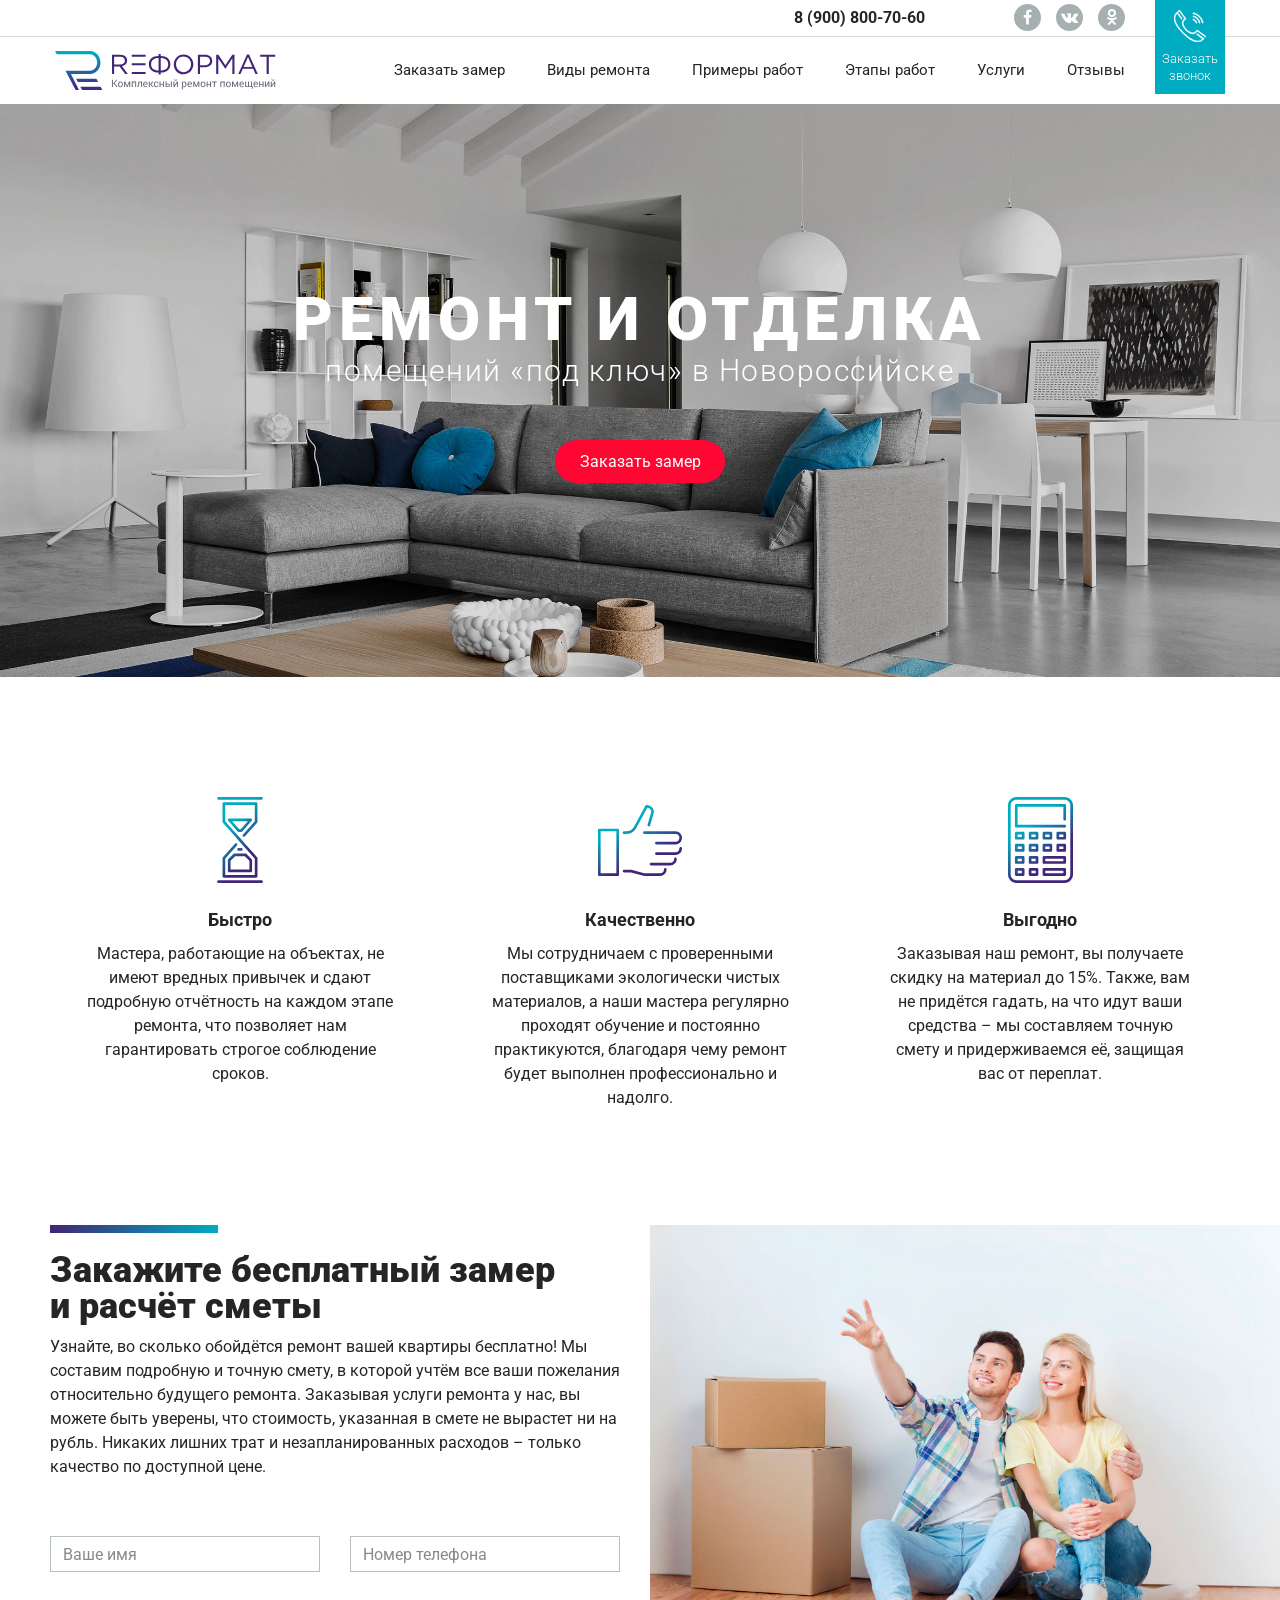
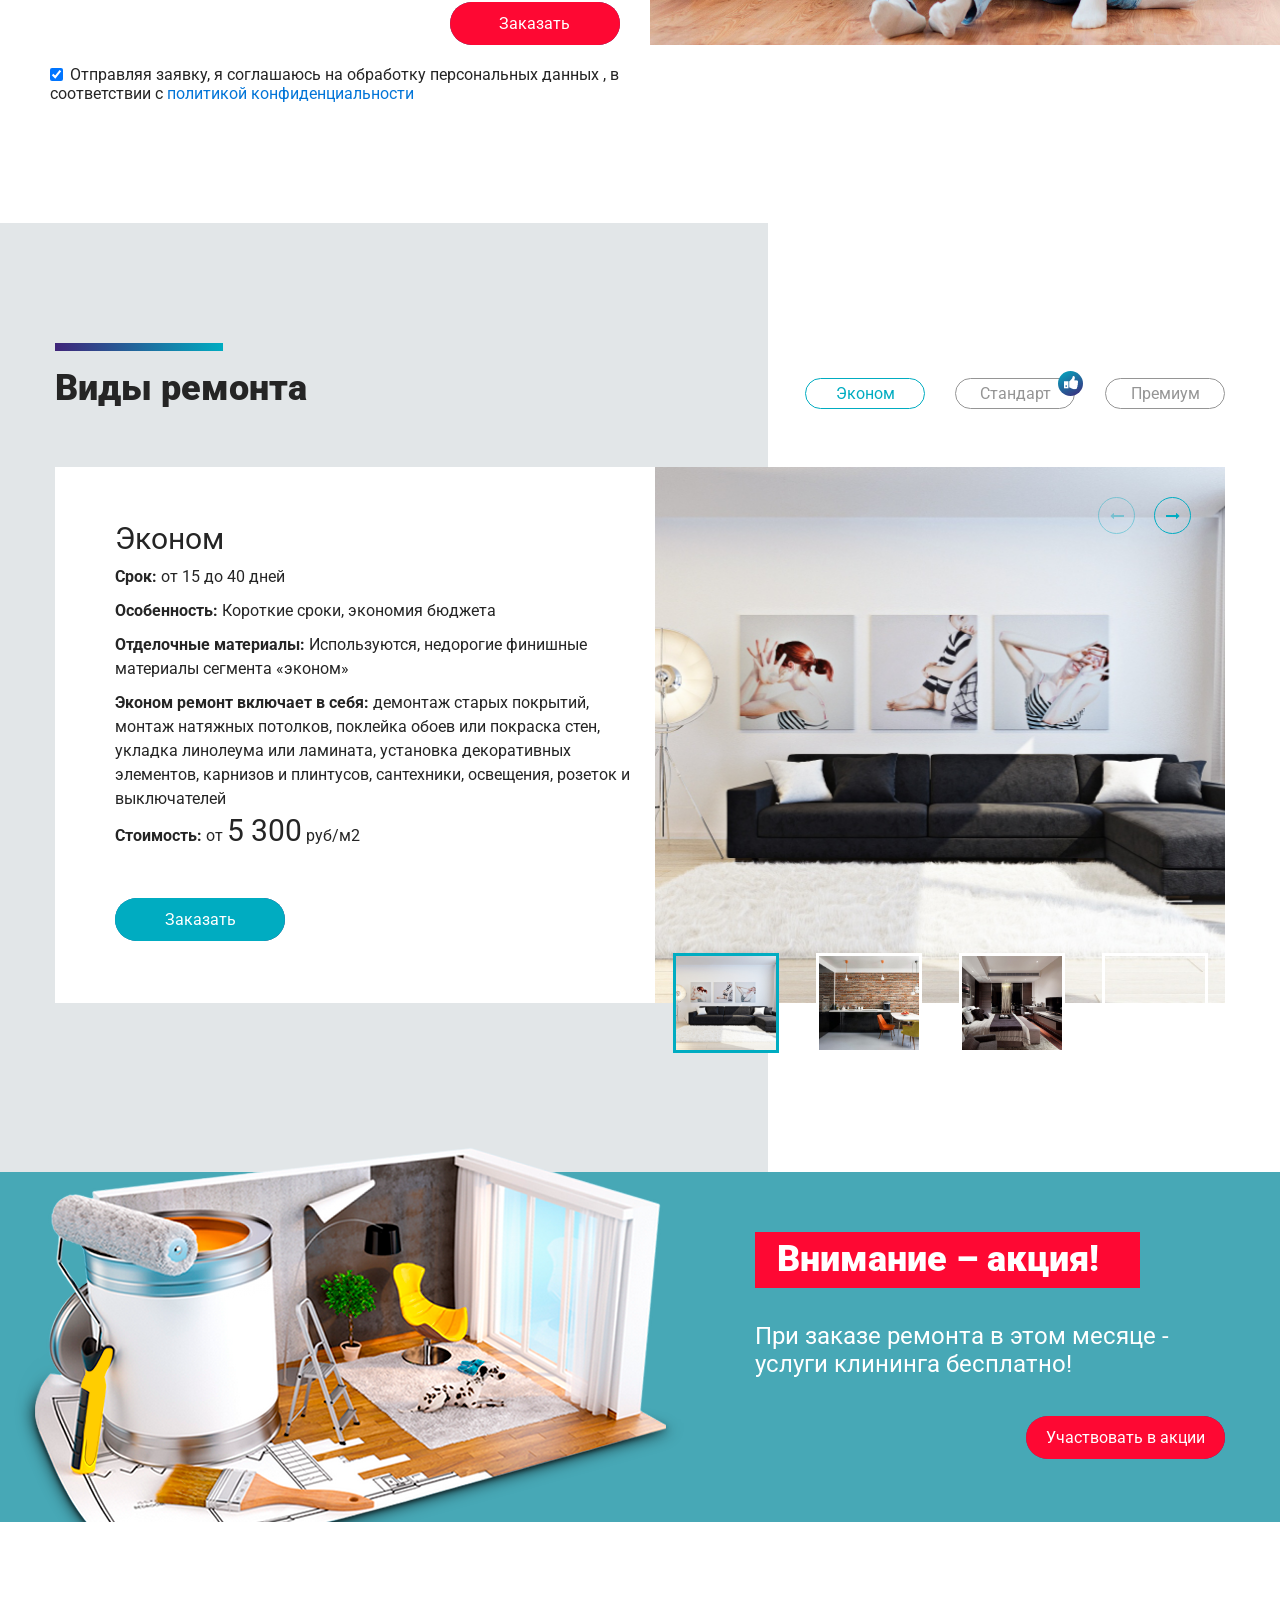
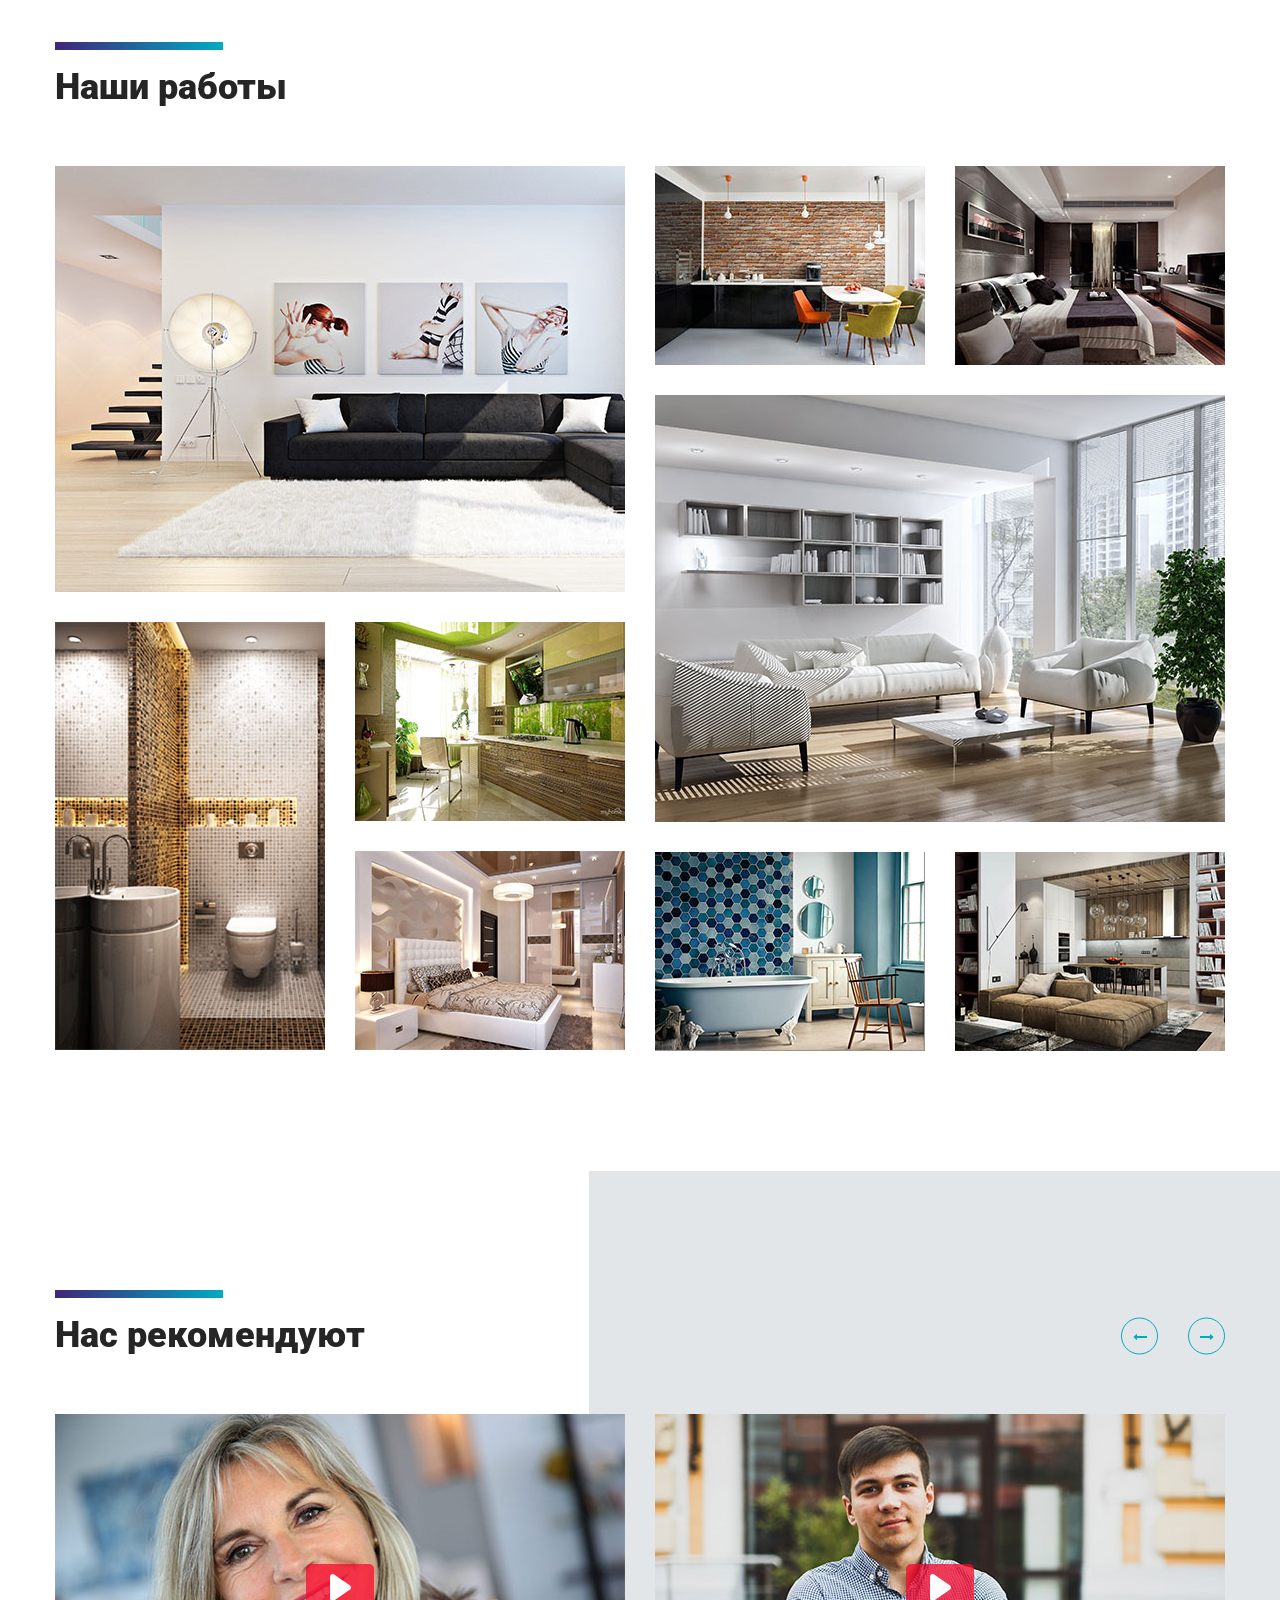
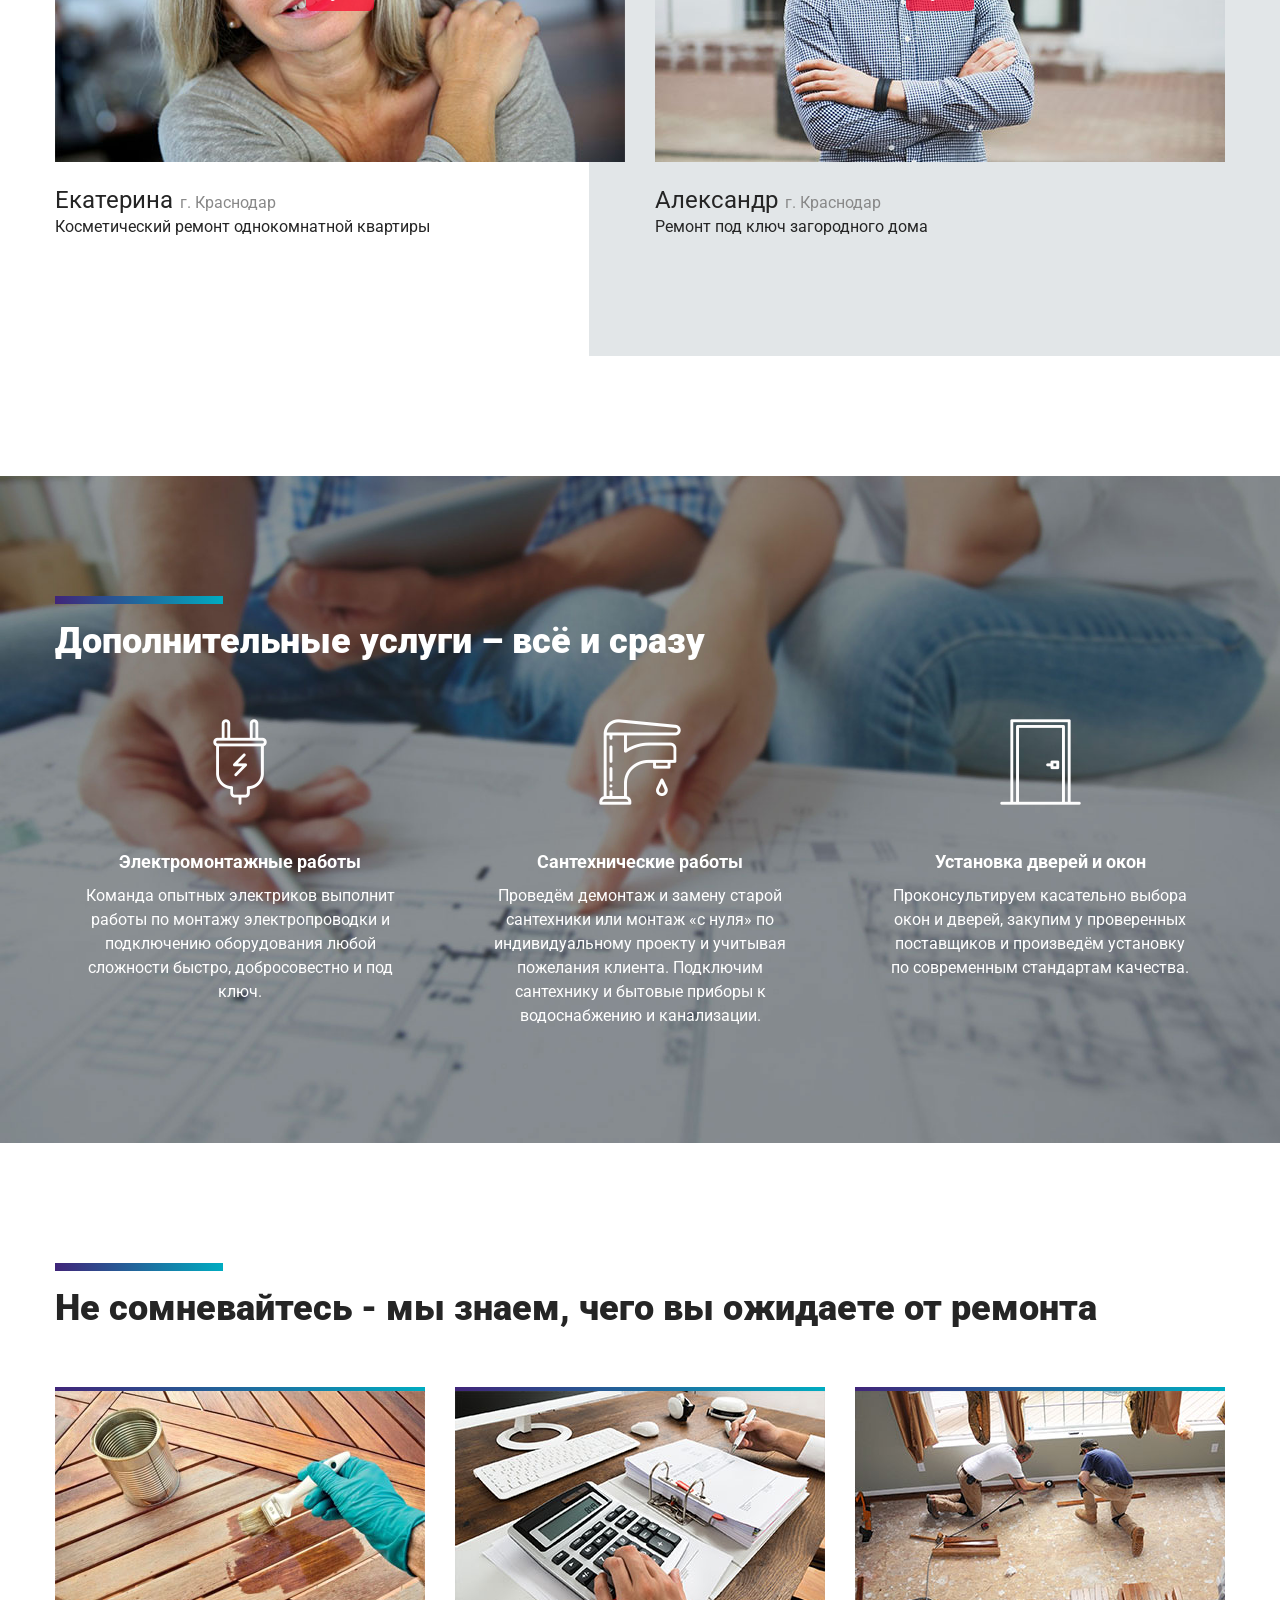
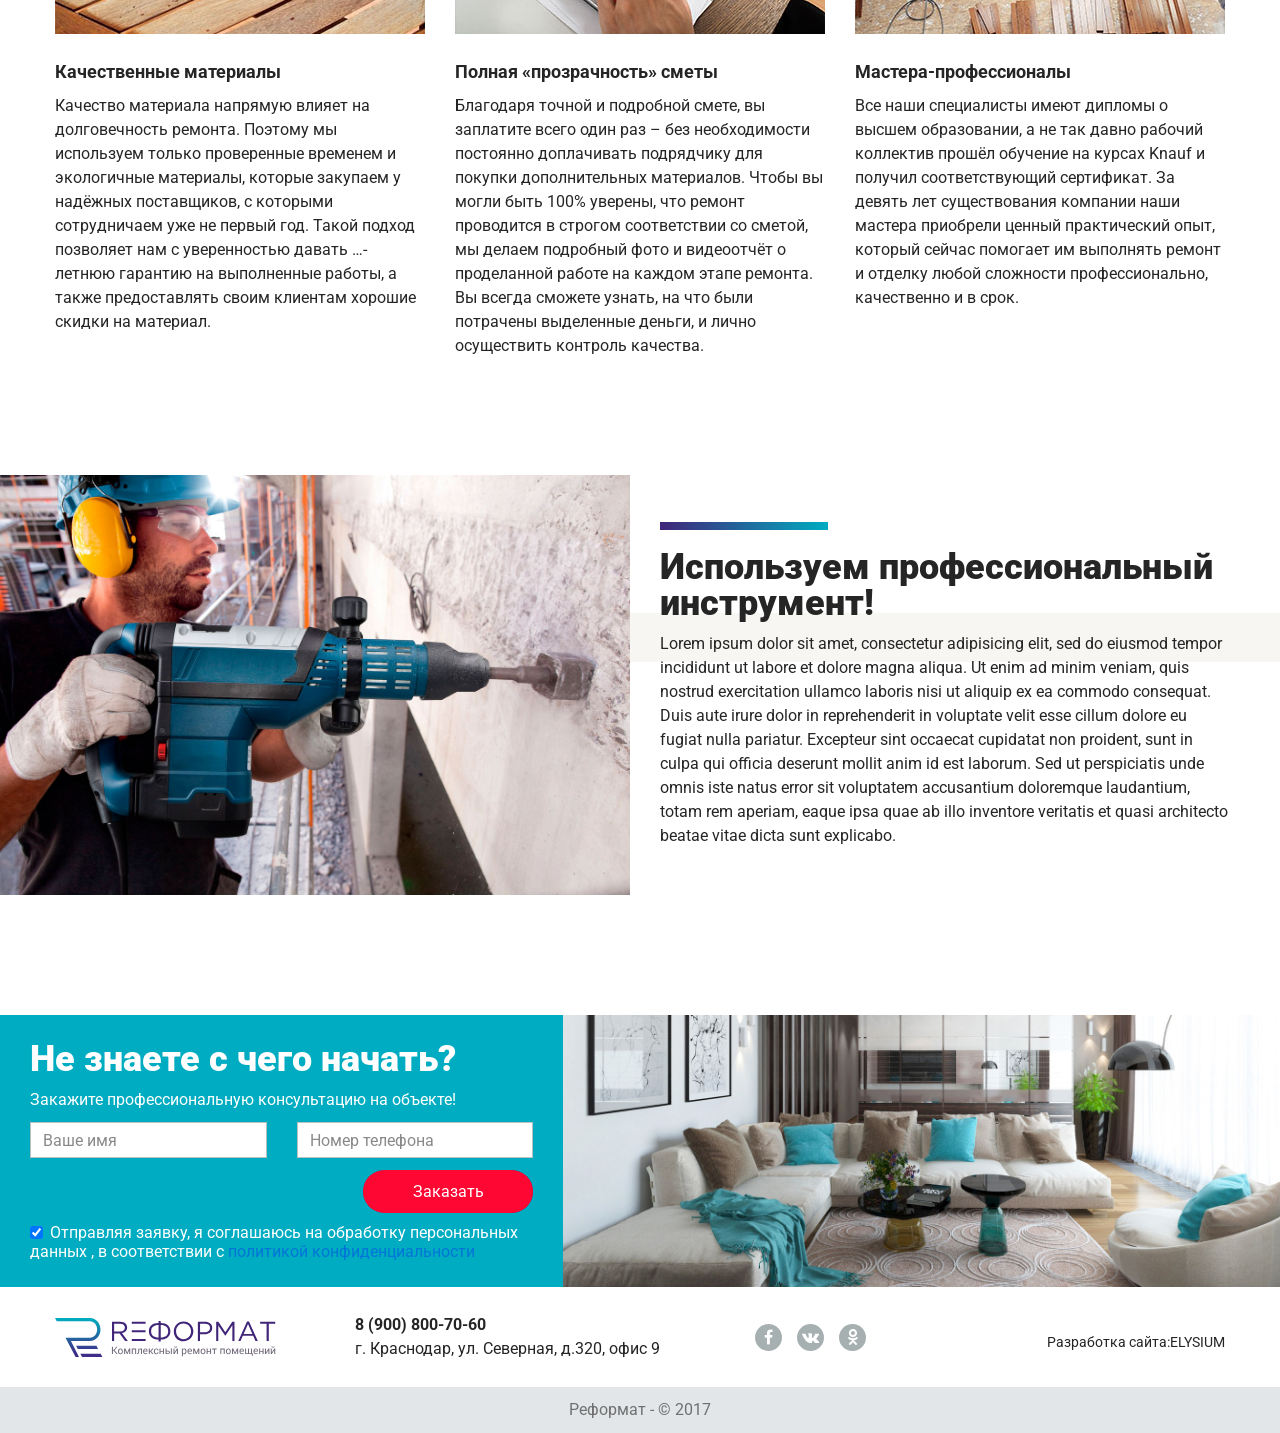
==== commit bb8e8e6d: "Update index.html" ====
--- a/index.html
+++ b/index.html
@@ -868,7 +868,7 @@
                     </div>
                 </div>
                 <div class="col-xl-3 col-lg-4 col-md-6 col-sm-6 col-12 align-self-center">
-                  <a target="_blank" href="http://labsales.ru/" class="ncr">Разработка сайта: <img src="img/copyright.svg" alt=""></a>
+                  <a target="_blank" href="http://labsales.ru/" class="ncr">Разработка сайта:ELYSIUM</a>
                 </div>      
         </div>
       </div>
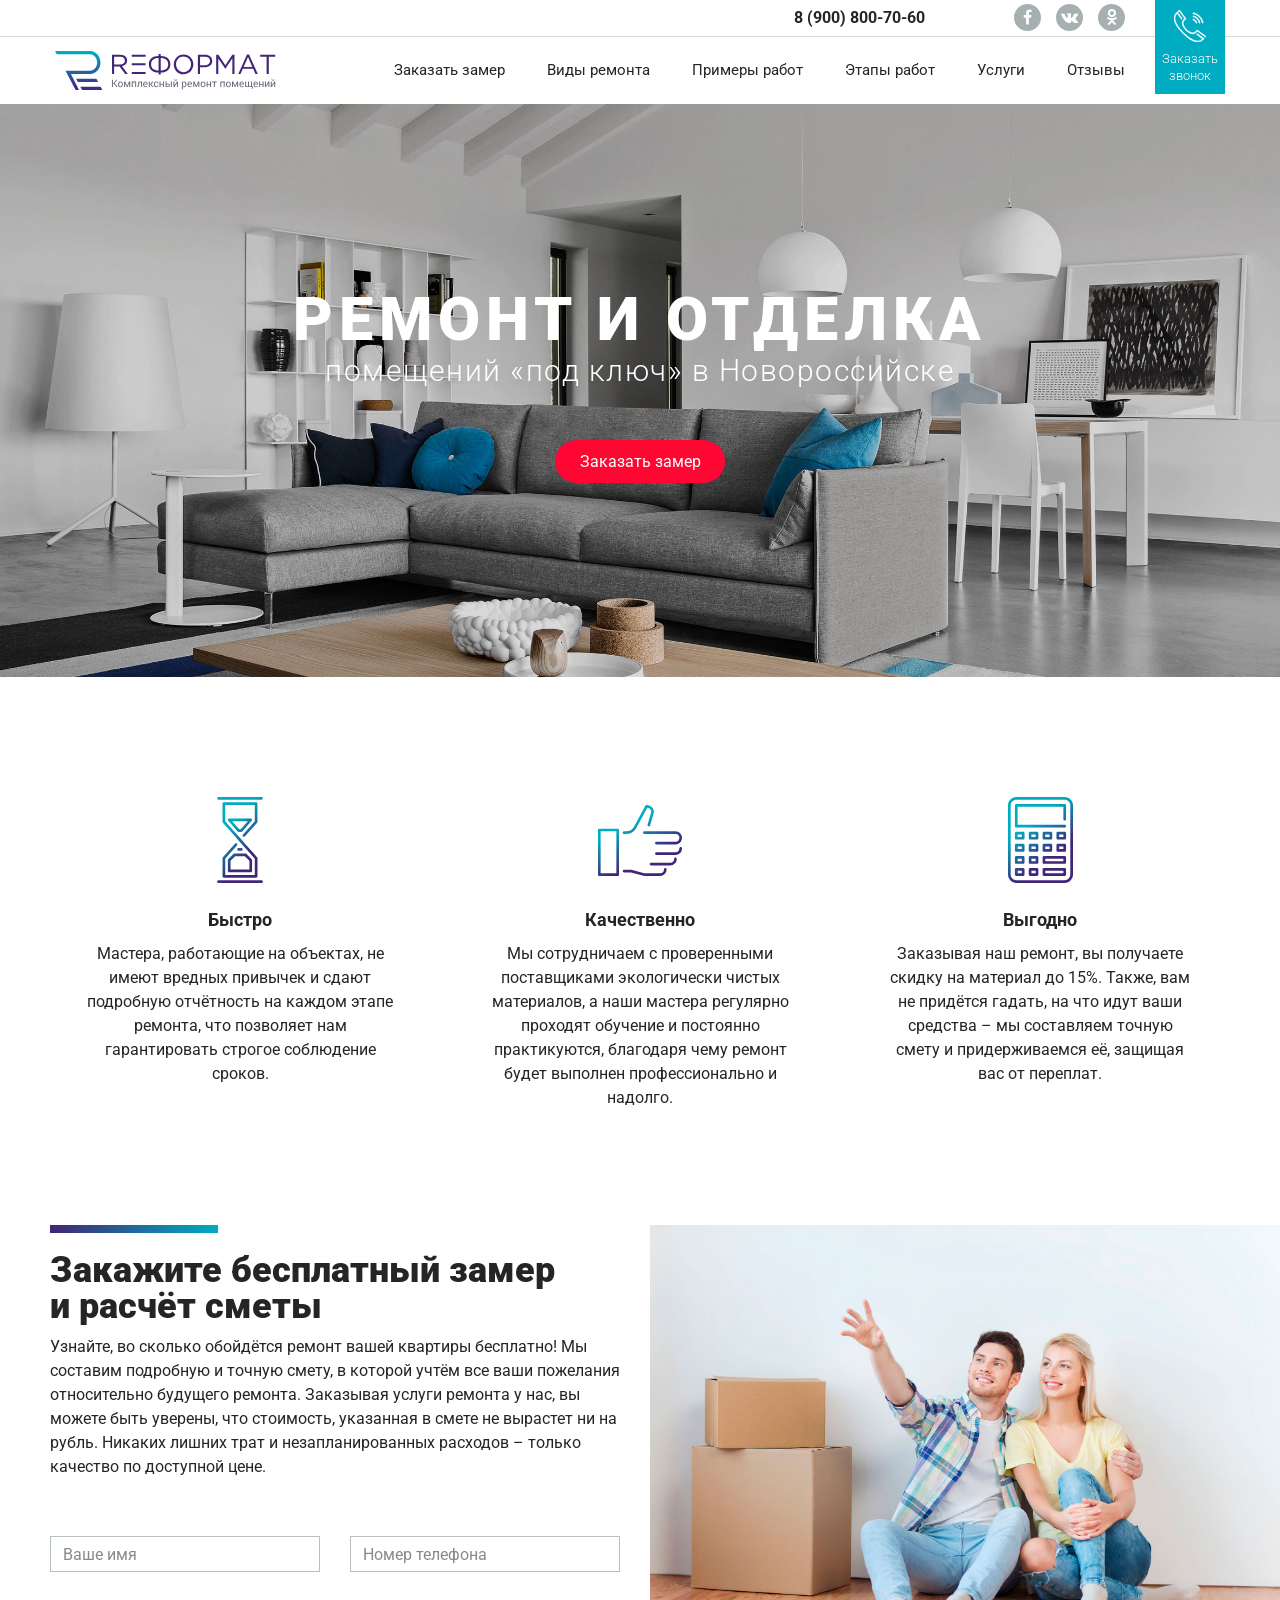
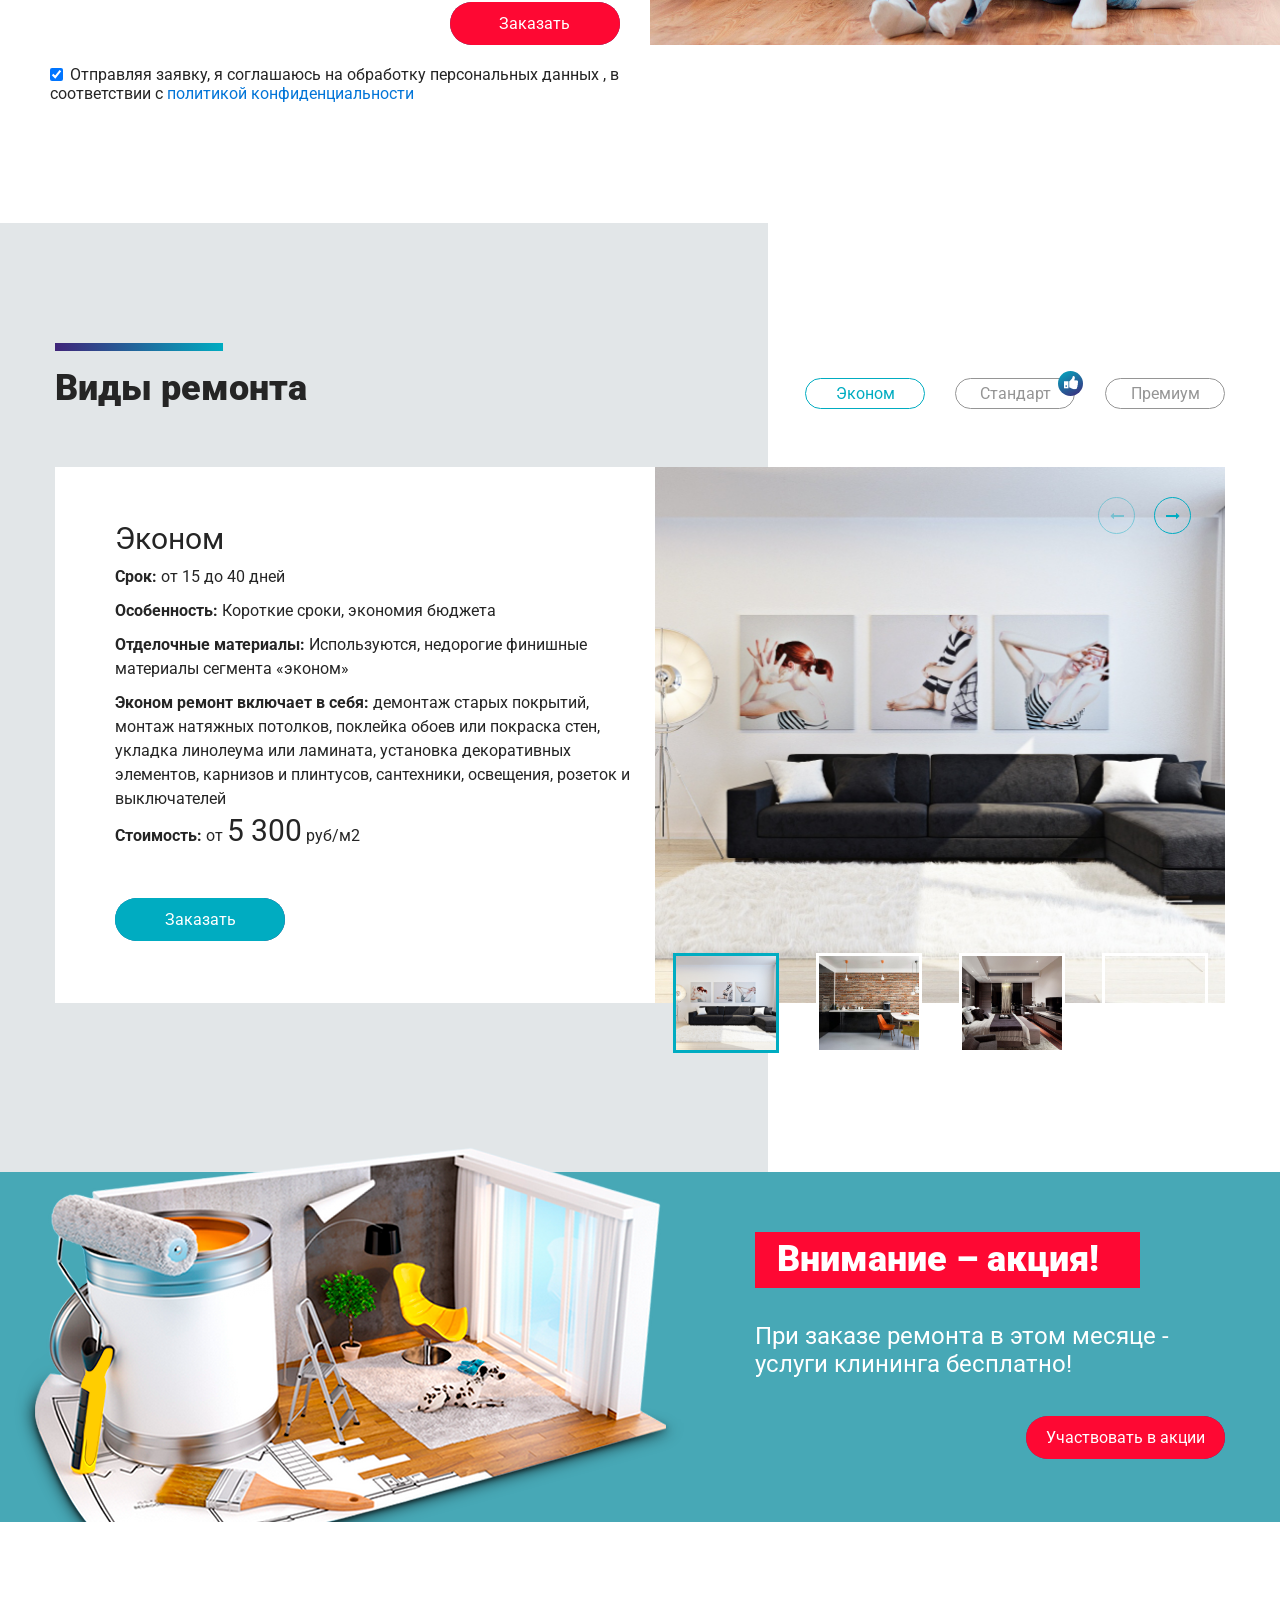
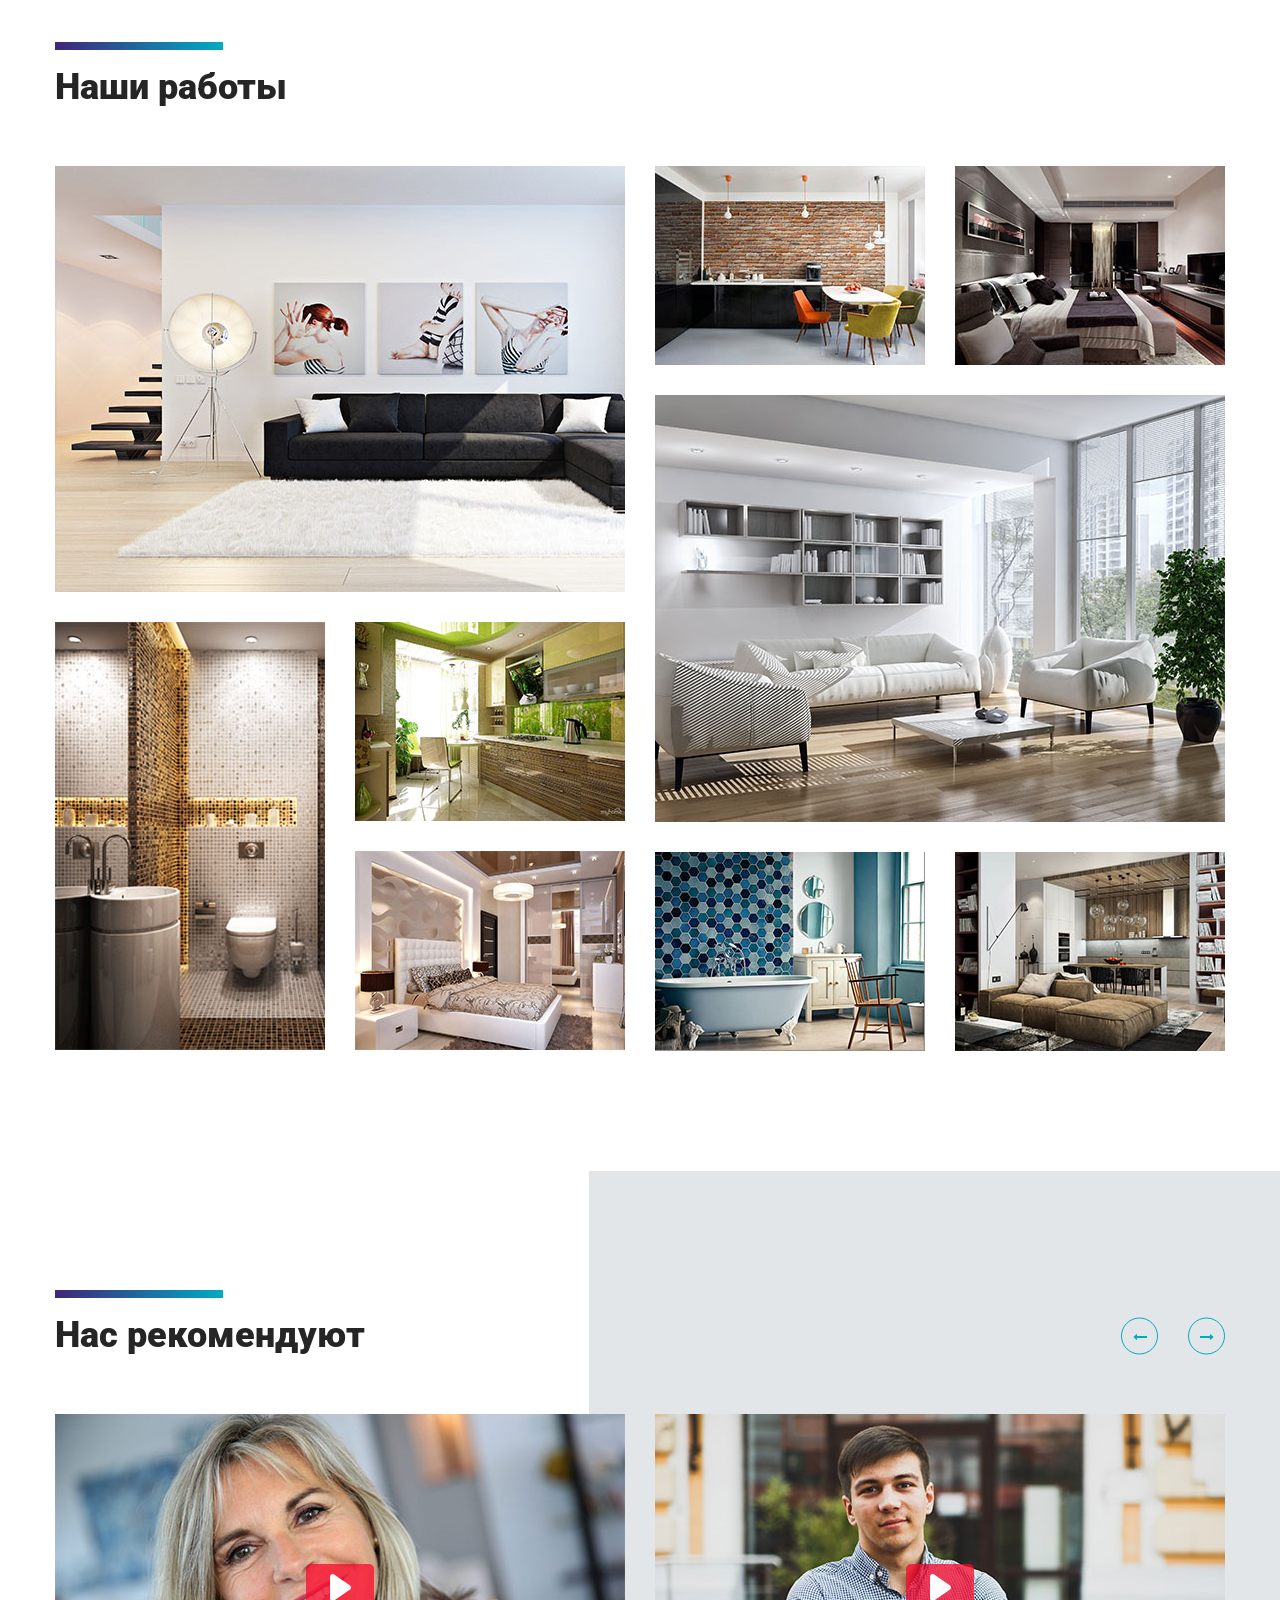
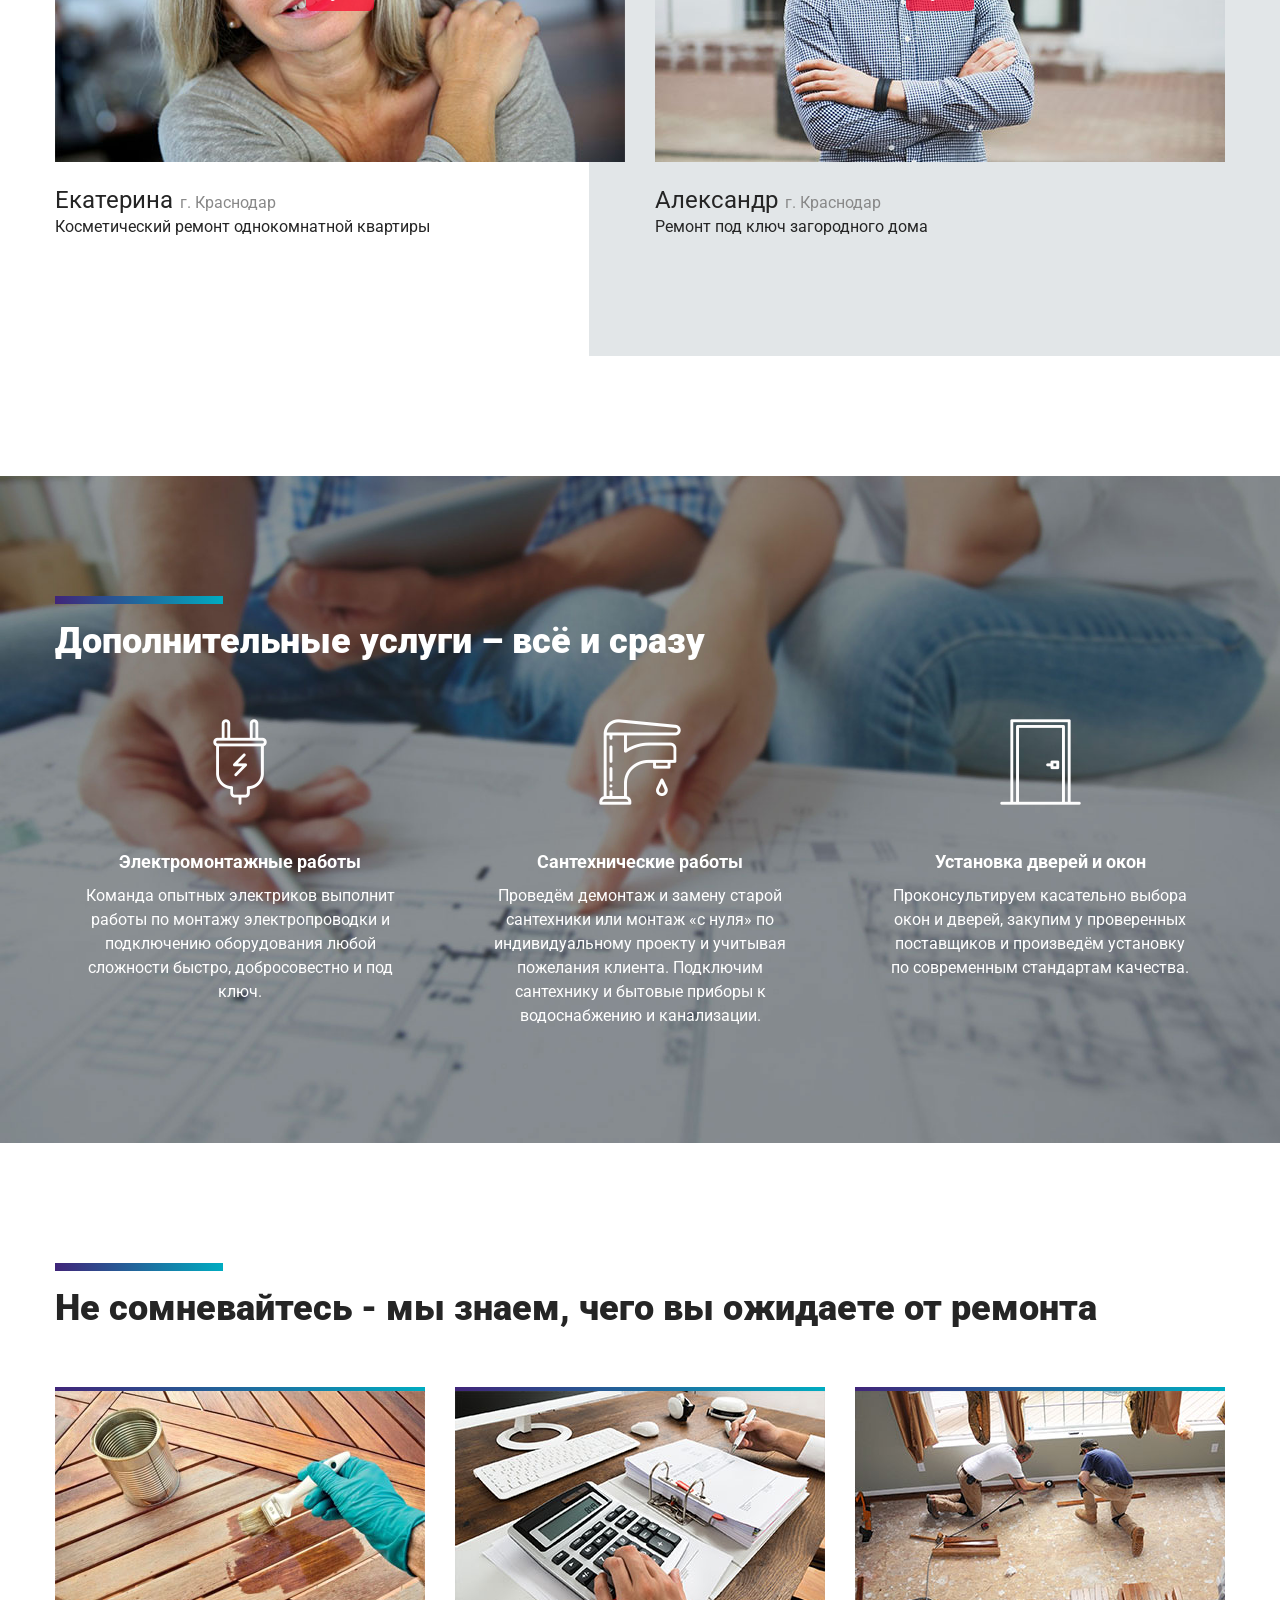
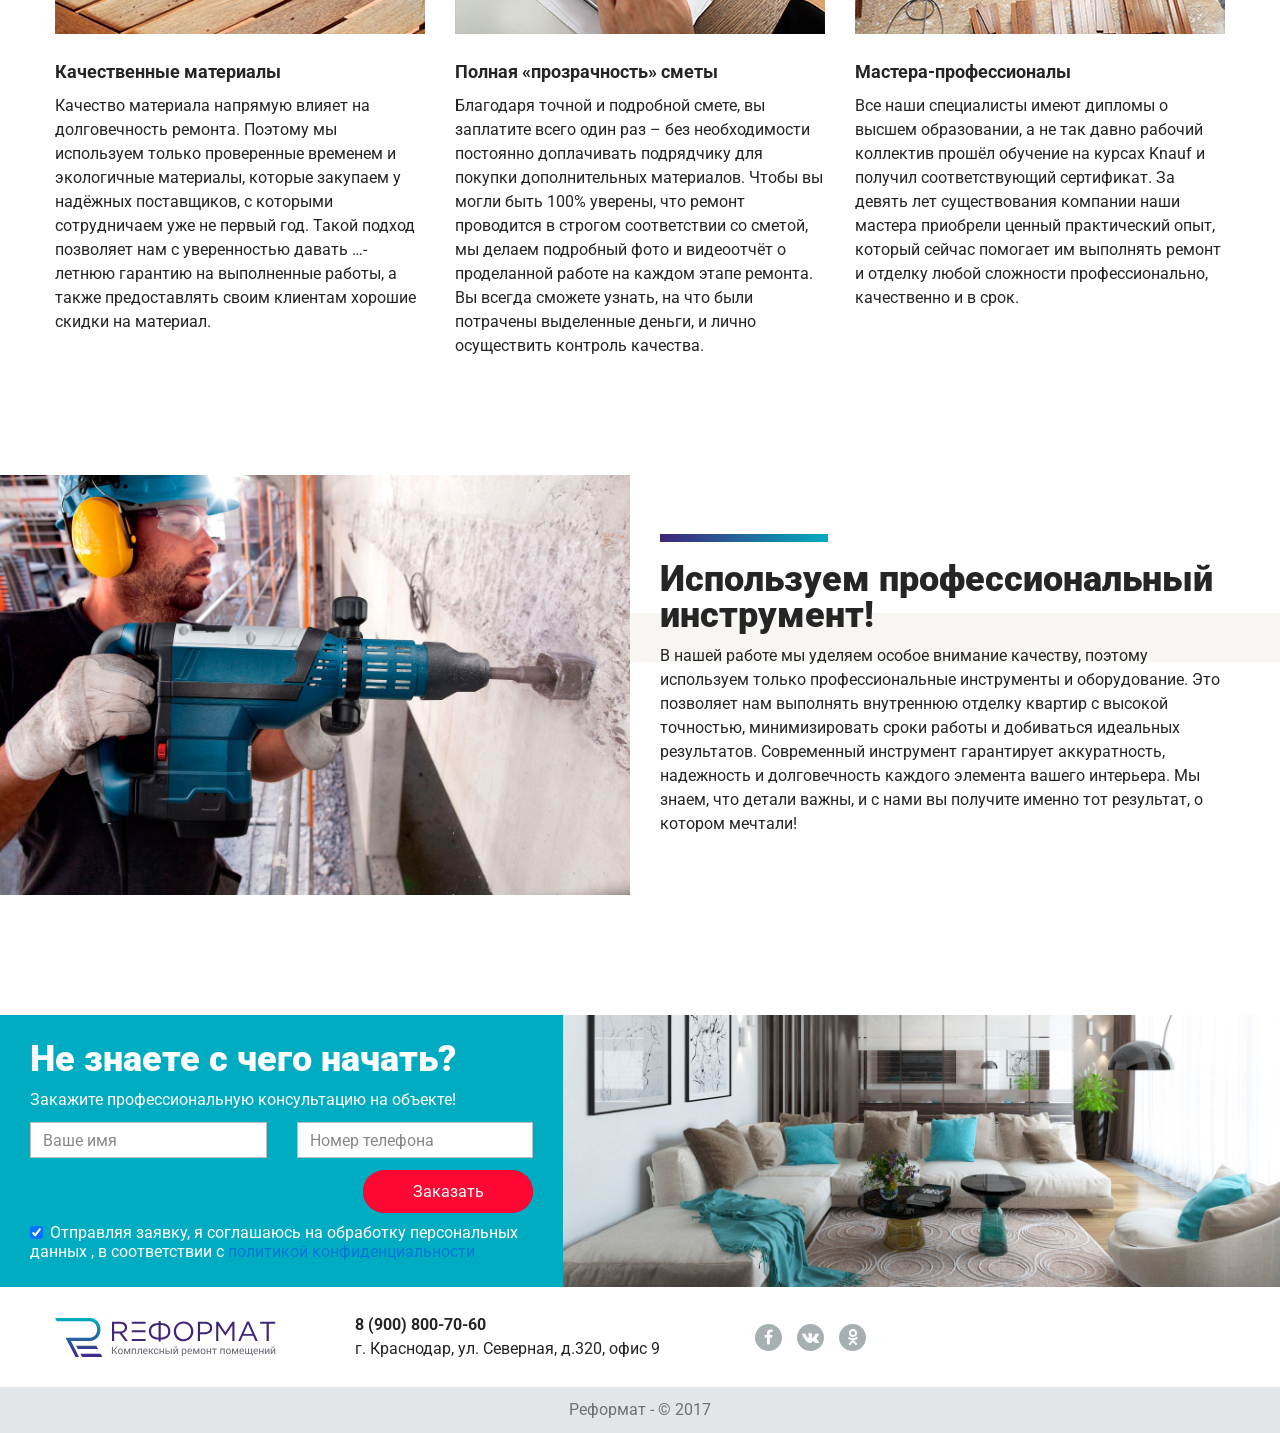
==== commit b924e8af: "Update index.html" ====
--- a/index.html
+++ b/index.html
@@ -711,7 +711,7 @@
         <div class="tfi__gr-hr"></div>
         <div class="tfi__h">Используем профессиональный инструмент!</div>
         <div class="tfi__text">
-            Lorem ipsum dolor sit amet, consectetur adipisicing elit, sed do eiusmod tempor incididunt ut labore et dolore magna aliqua. Ut enim ad minim veniam, quis nostrud exercitation ullamco laboris nisi ut aliquip ex ea commodo consequat. Duis aute irure dolor in reprehenderit in voluptate velit esse cillum dolore eu fugiat nulla pariatur. Excepteur sint occaecat cupidatat non proident, sunt in culpa qui officia deserunt mollit anim id est laborum. Sed ut perspiciatis unde omnis iste natus error sit voluptatem accusantium doloremque laudantium, totam rem aperiam, eaque ipsa quae ab illo inventore veritatis et quasi architecto beatae vitae dicta sunt explicabo.
+            В нашей работе мы уделяем особое внимание качеству, поэтому используем только профессиональные инструменты и оборудование. Это позволяет нам выполнять внутреннюю отделку квартир с высокой точностью, минимизировать сроки работы и добиваться идеальных результатов. Современный инструмент гарантирует аккуратность, надежность и долговечность каждого элемента вашего интерьера. Мы знаем, что детали важны, и с нами вы получите именно тот результат, о котором мечтали!
         </div>
 
       </div>
@@ -867,9 +867,7 @@
                         <a href=" " class="fa fa-odnoklassniki social__btn social__o"></a>
                     </div>
                 </div>
-                <div class="col-xl-3 col-lg-4 col-md-6 col-sm-6 col-12 align-self-center">
-                  <a target="_blank" href="http://labsales.ru/" class="ncr">Разработка сайта:ELYSIUM</a>
-                </div>      
+                     
         </div>
       </div>
       <div class="footer__bottom">
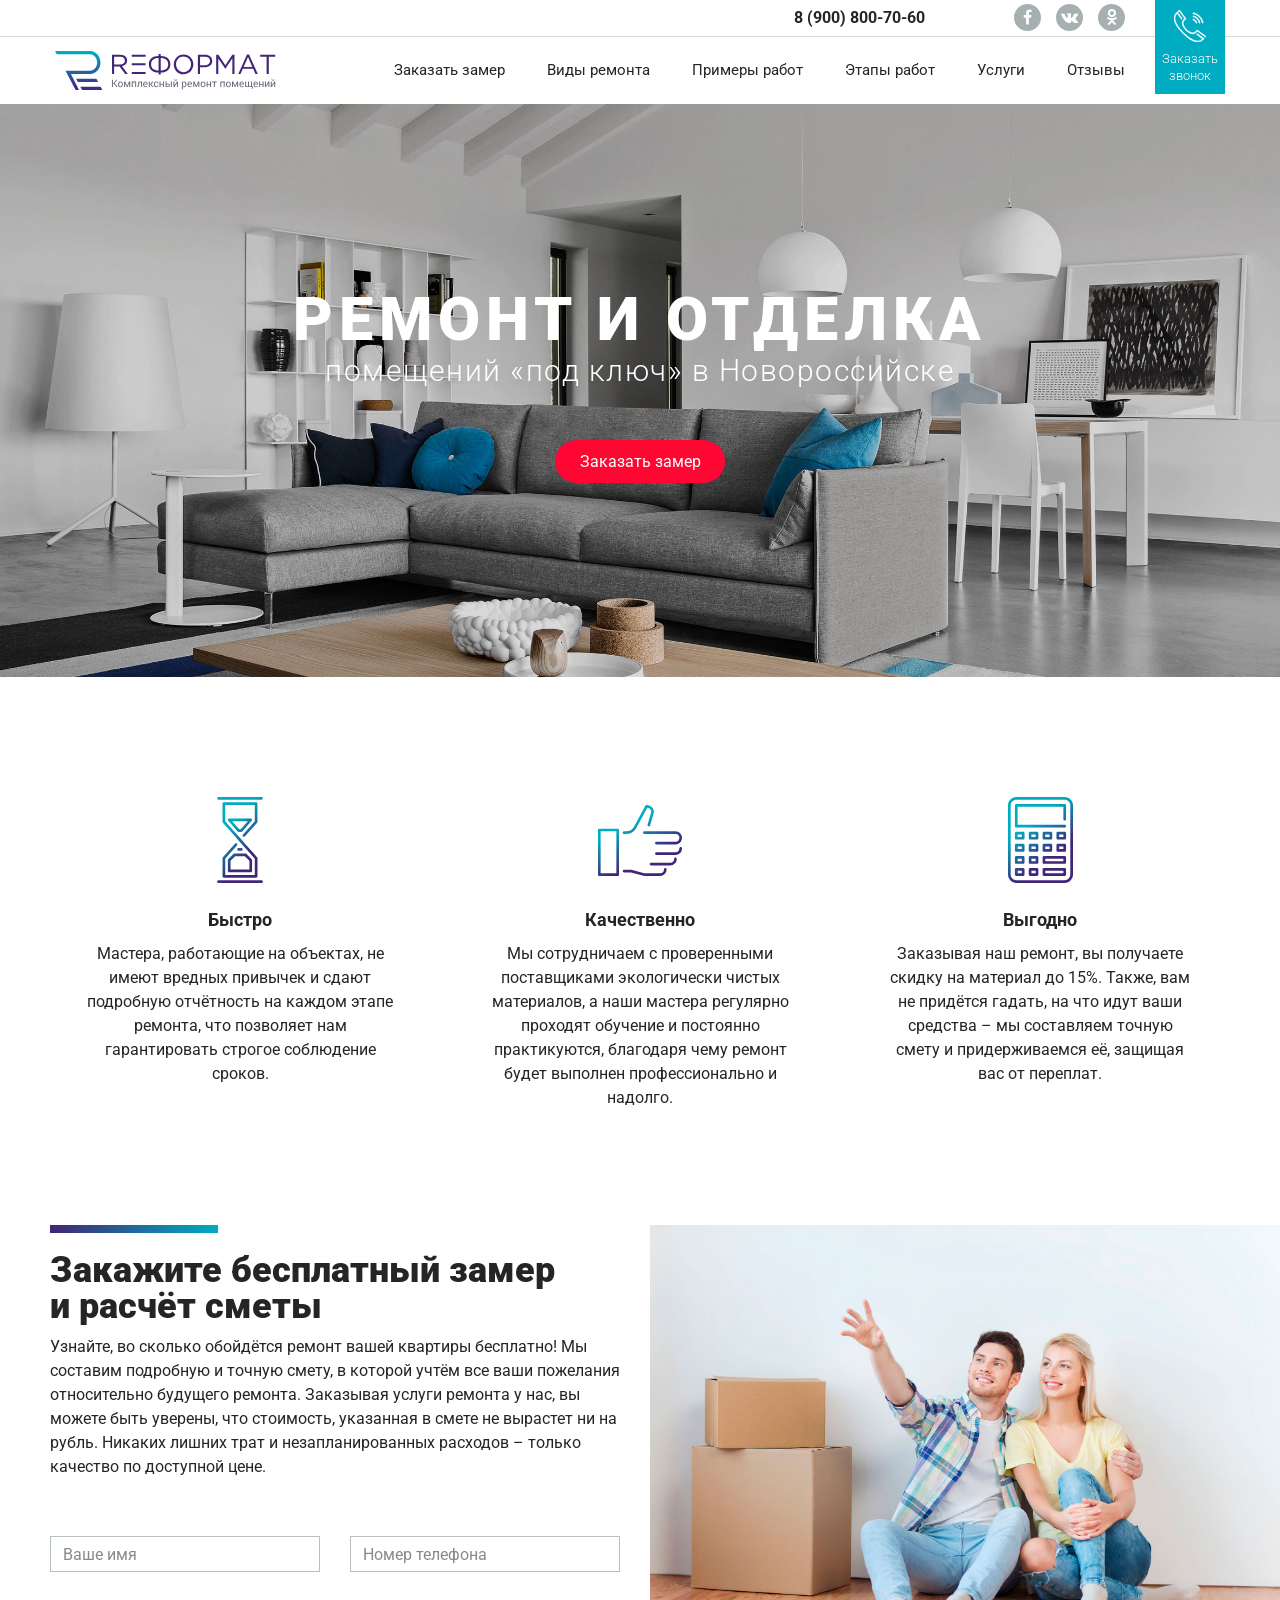
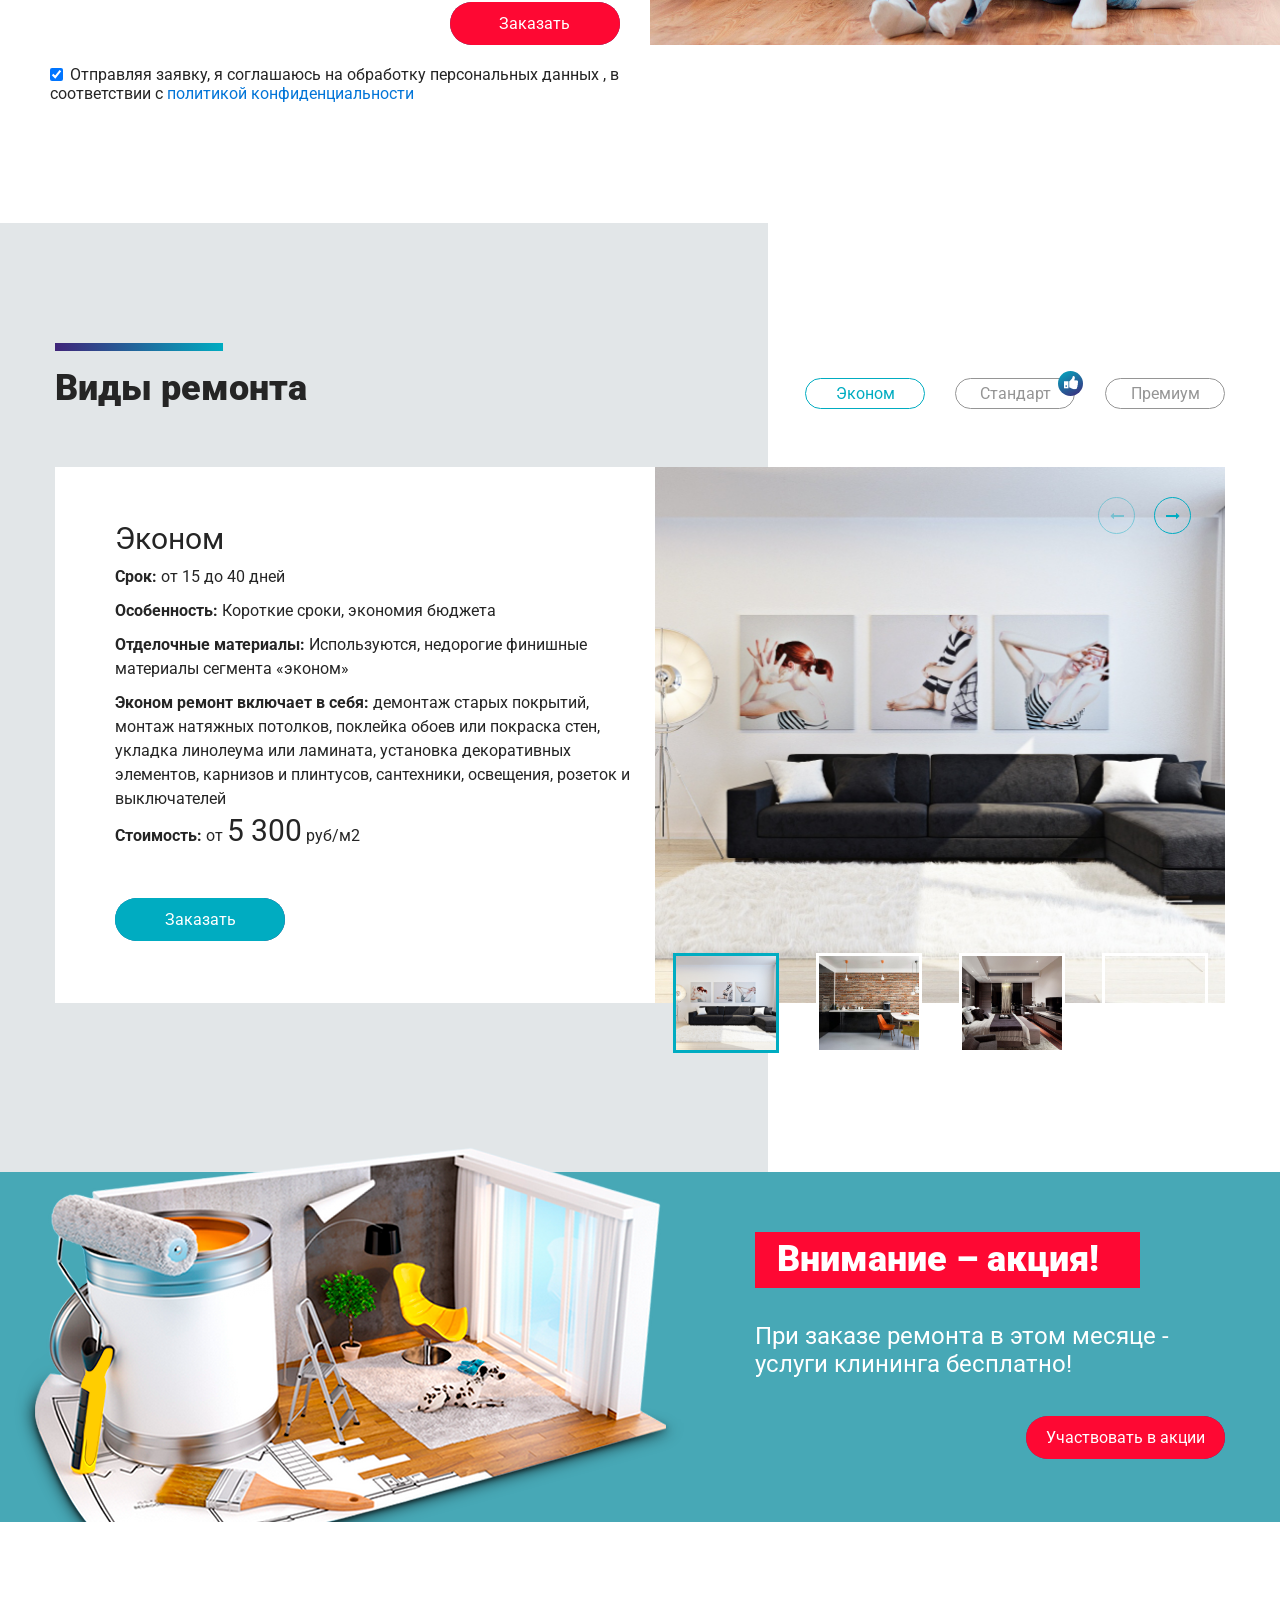
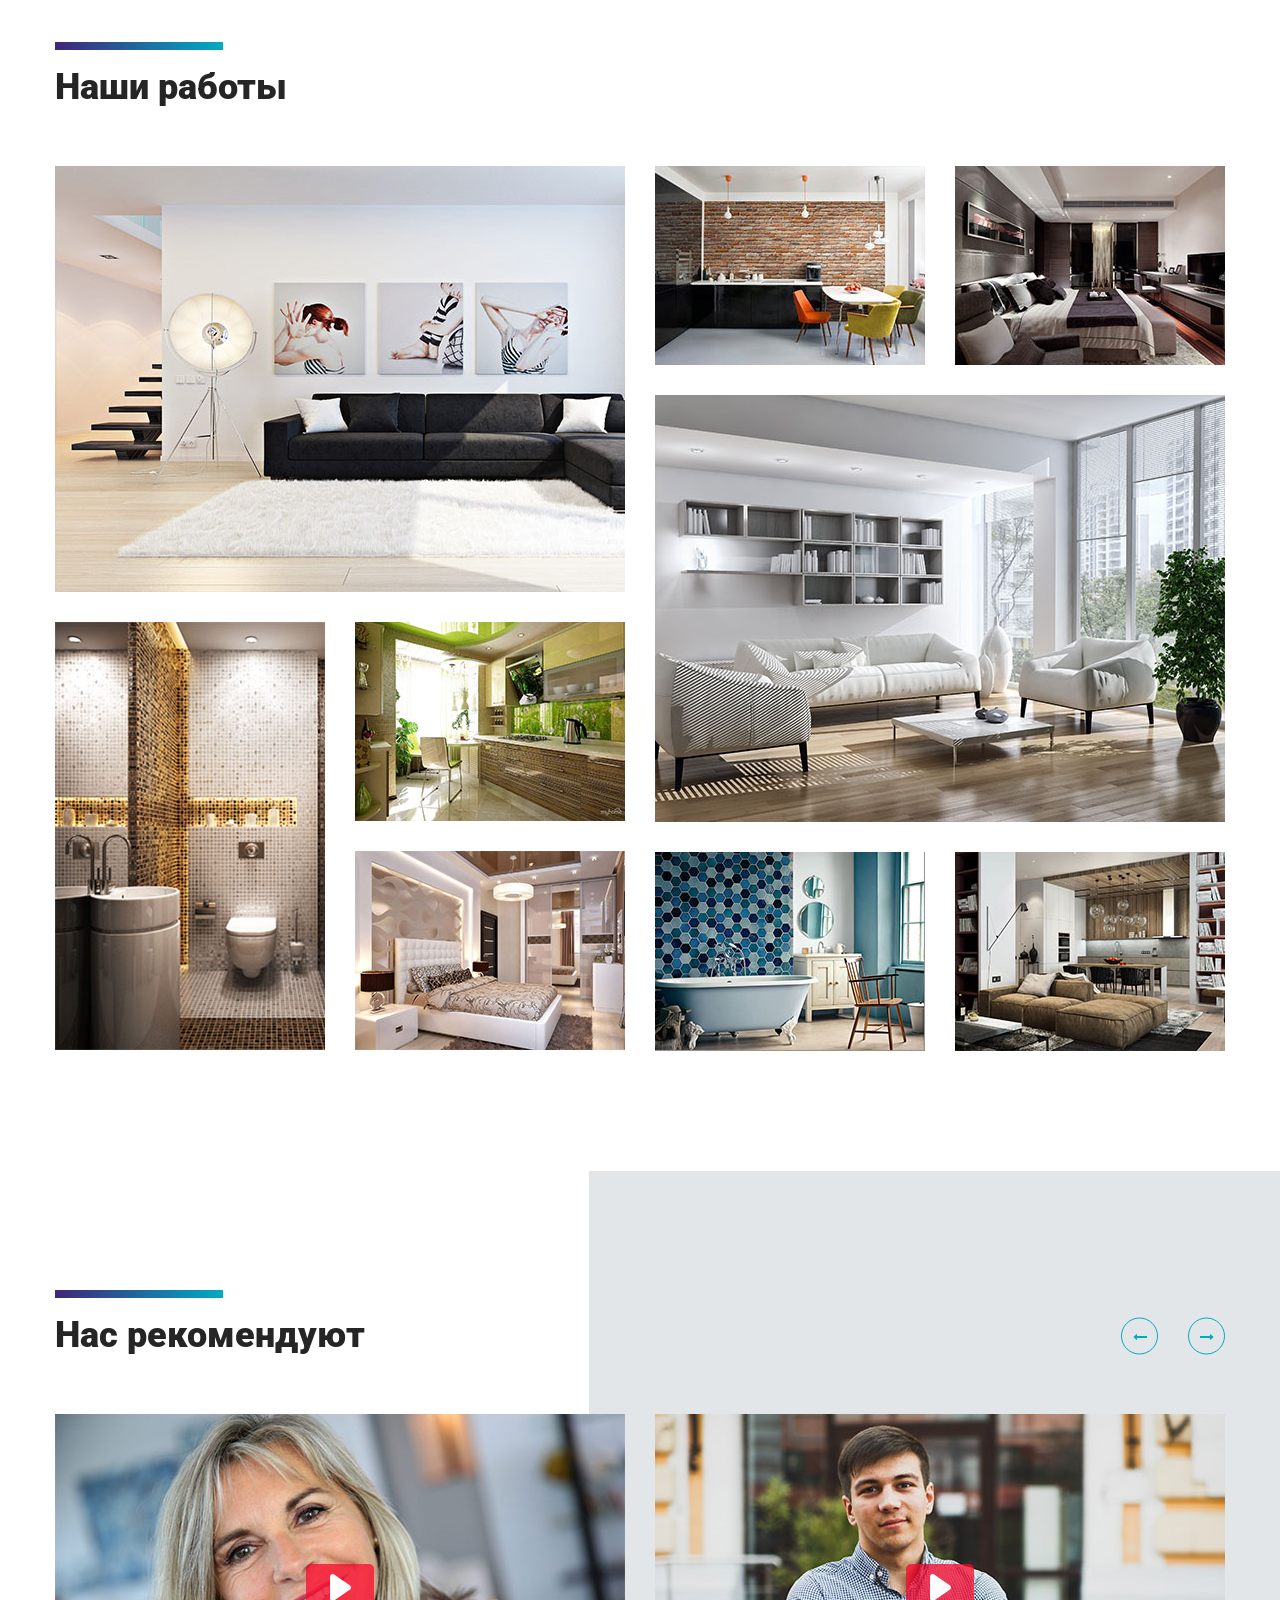
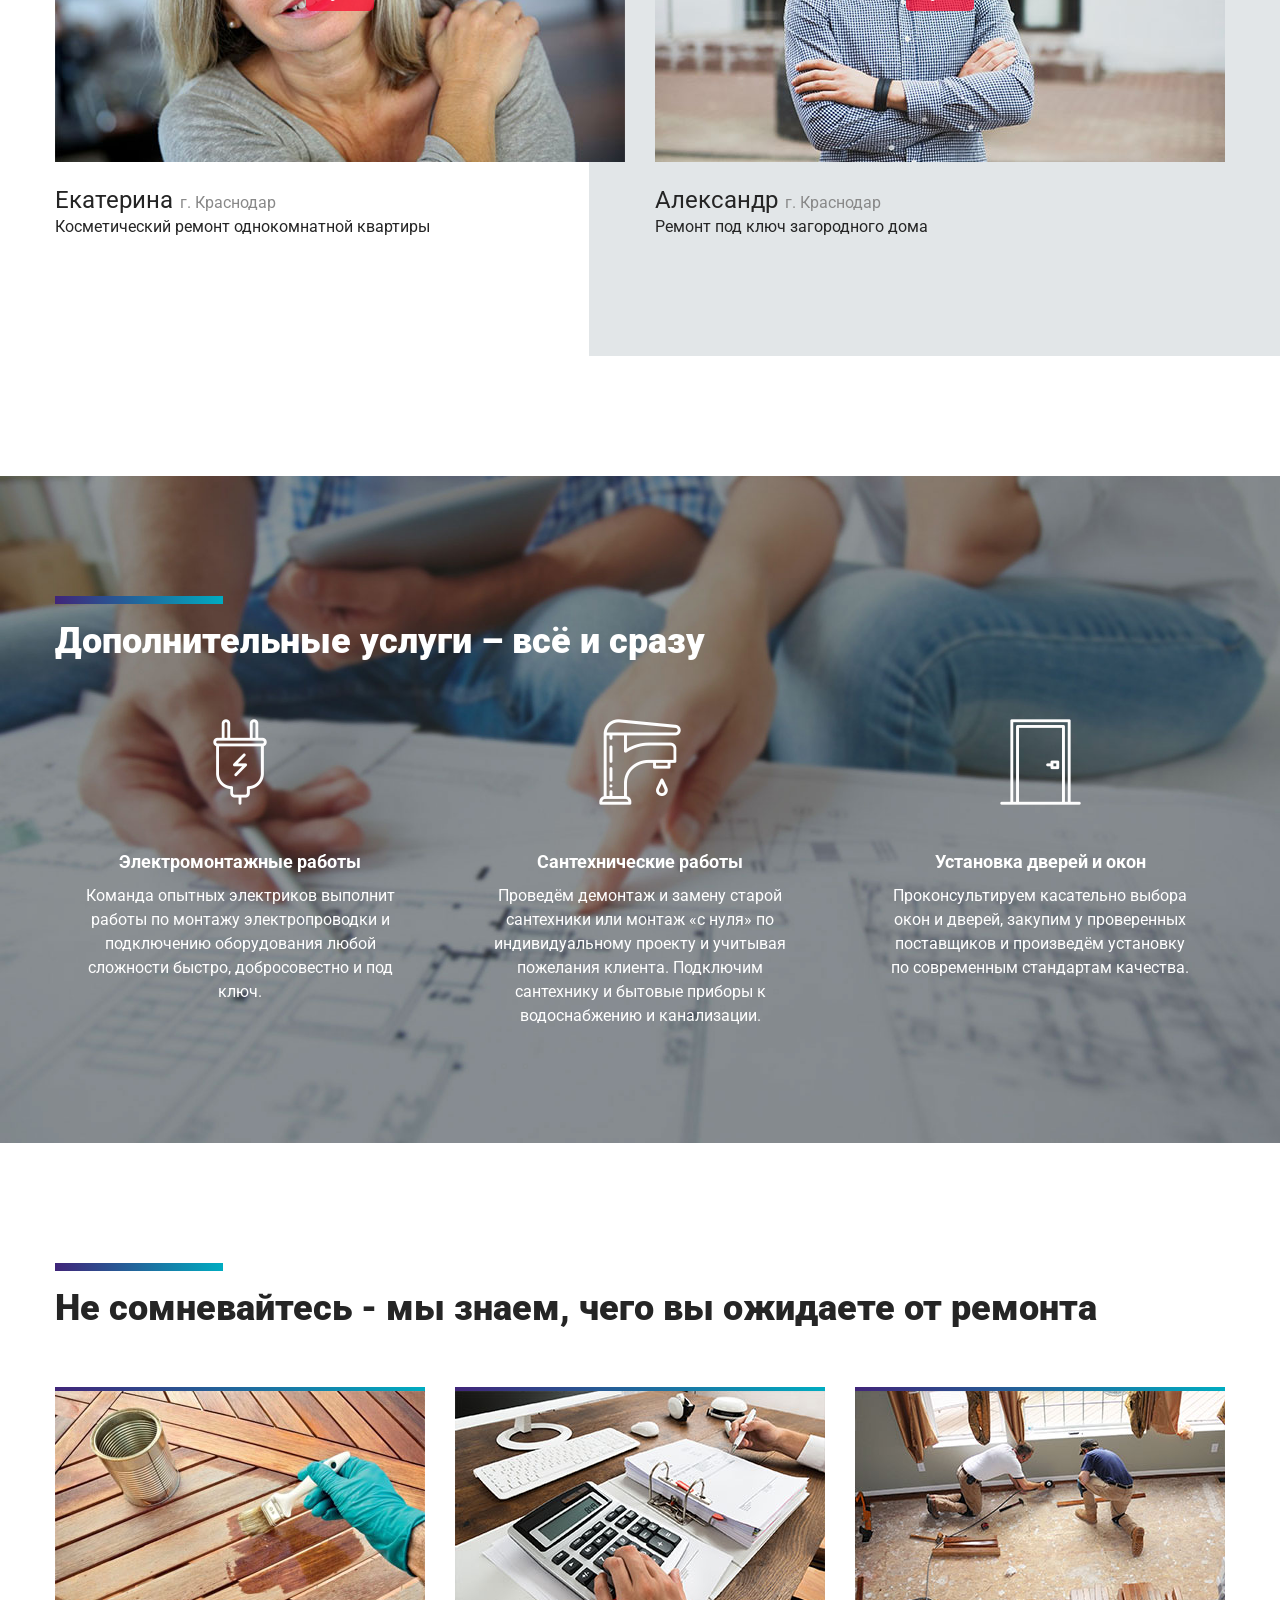
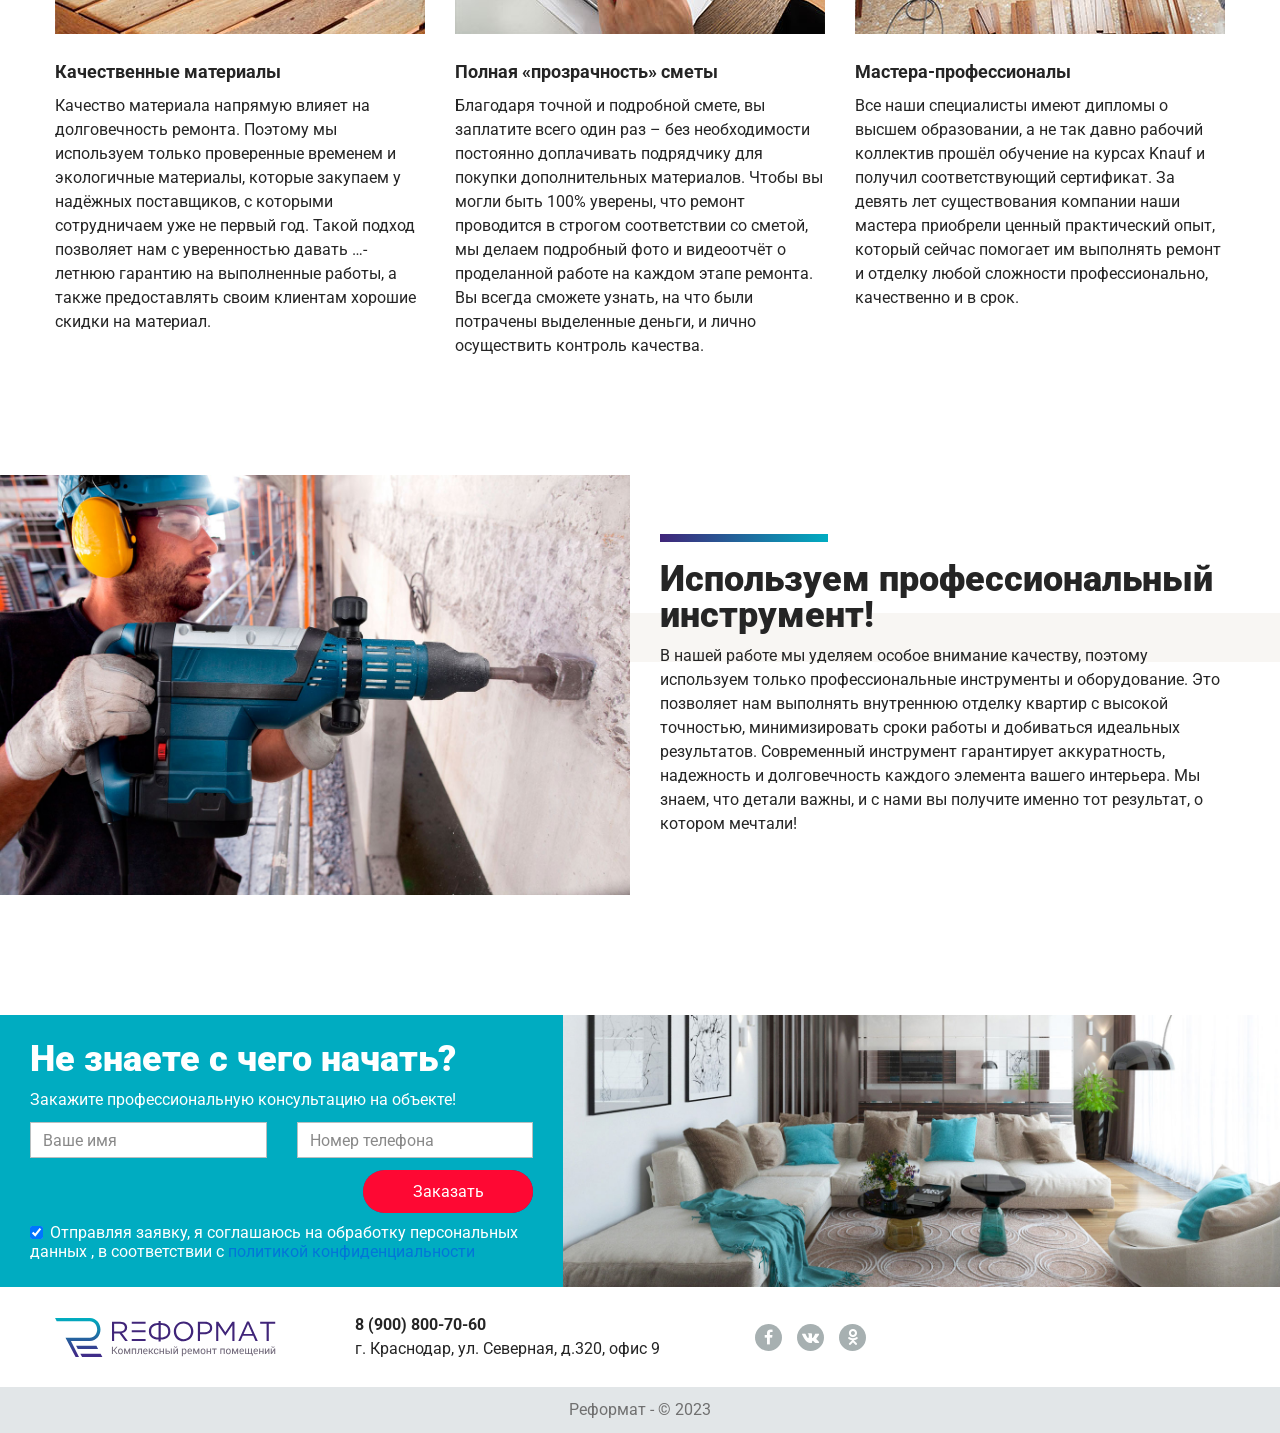
==== commit 246dd295: "Update index.html" ====
--- a/index.html
+++ b/index.html
@@ -874,7 +874,7 @@
         <div class="container">
             <div class="col-xl-12 col-lg-12 col-md-12 col-sm-12 col-12">
                 <div class="footer__brand-name">
-                  Реформат - © <span>2017</span>
+                  Реформат - © <span>2023</span>
                 </div>
             </div>
         </div>
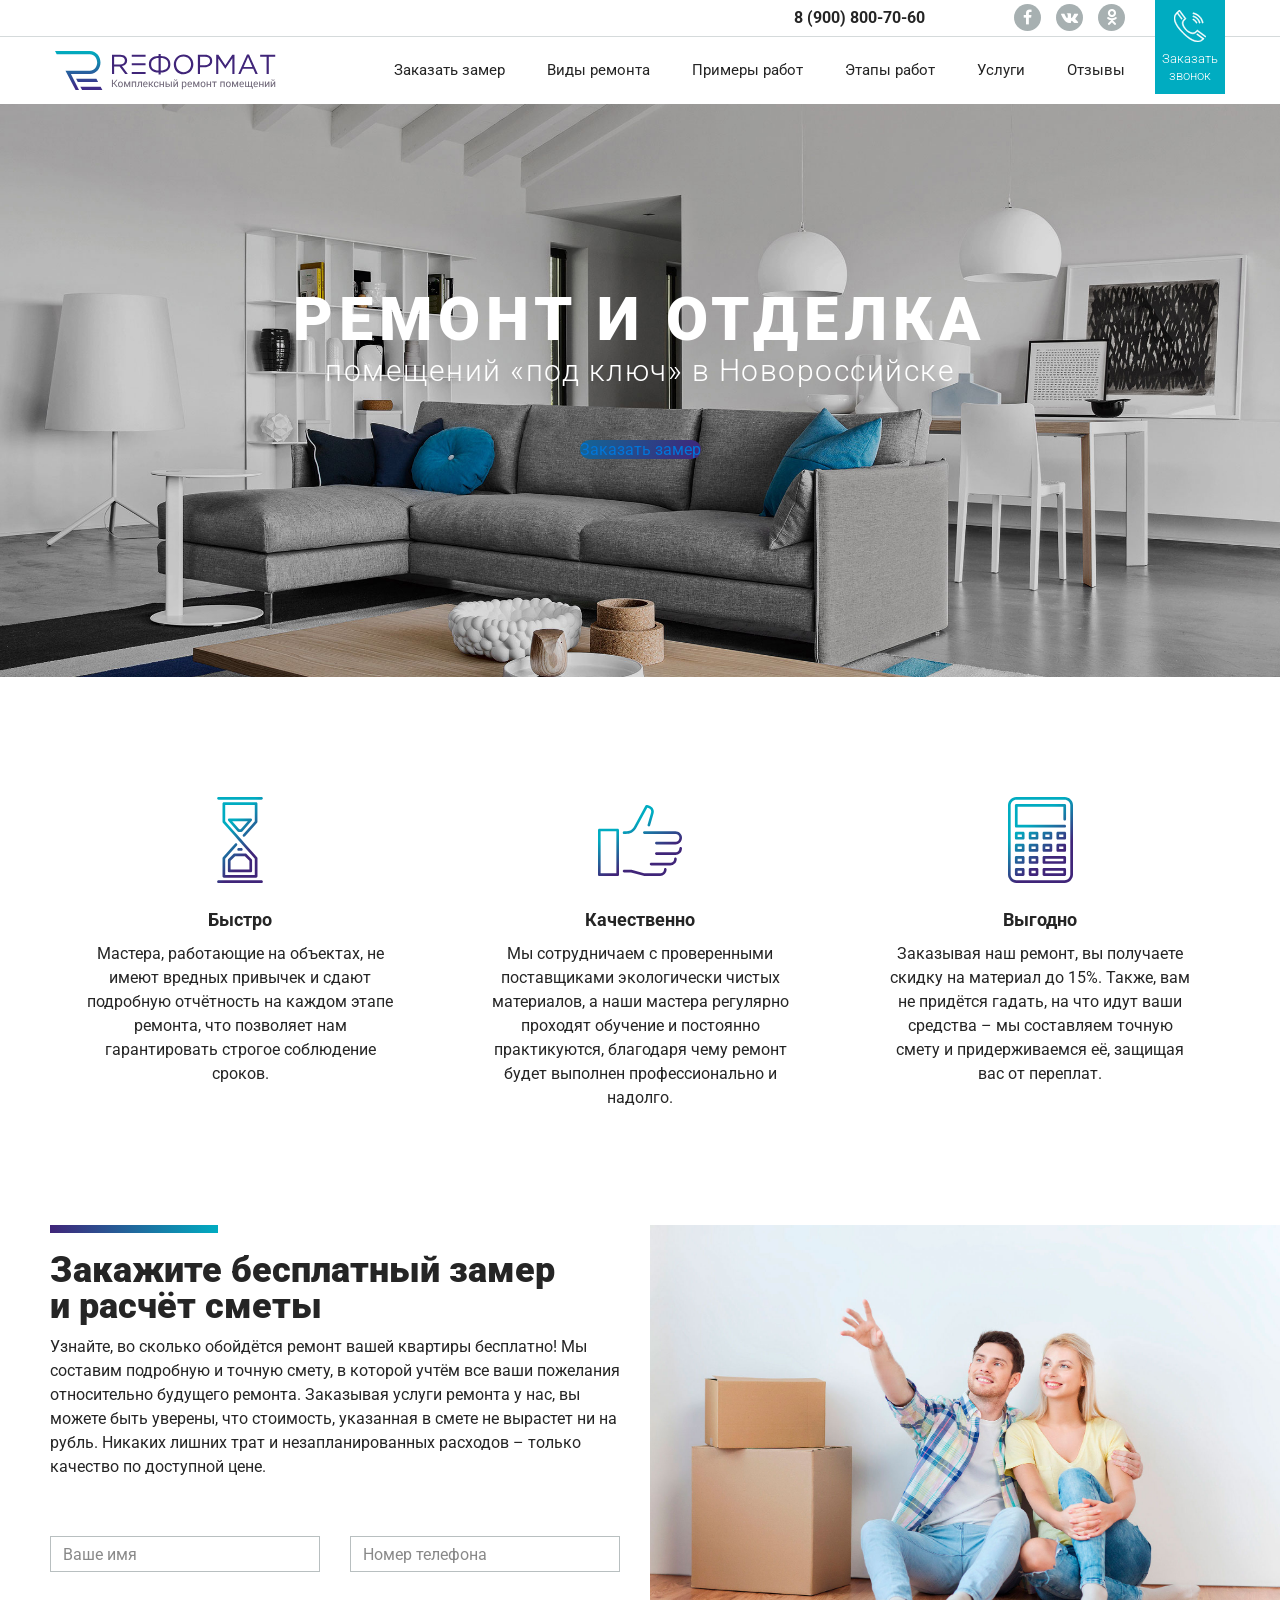
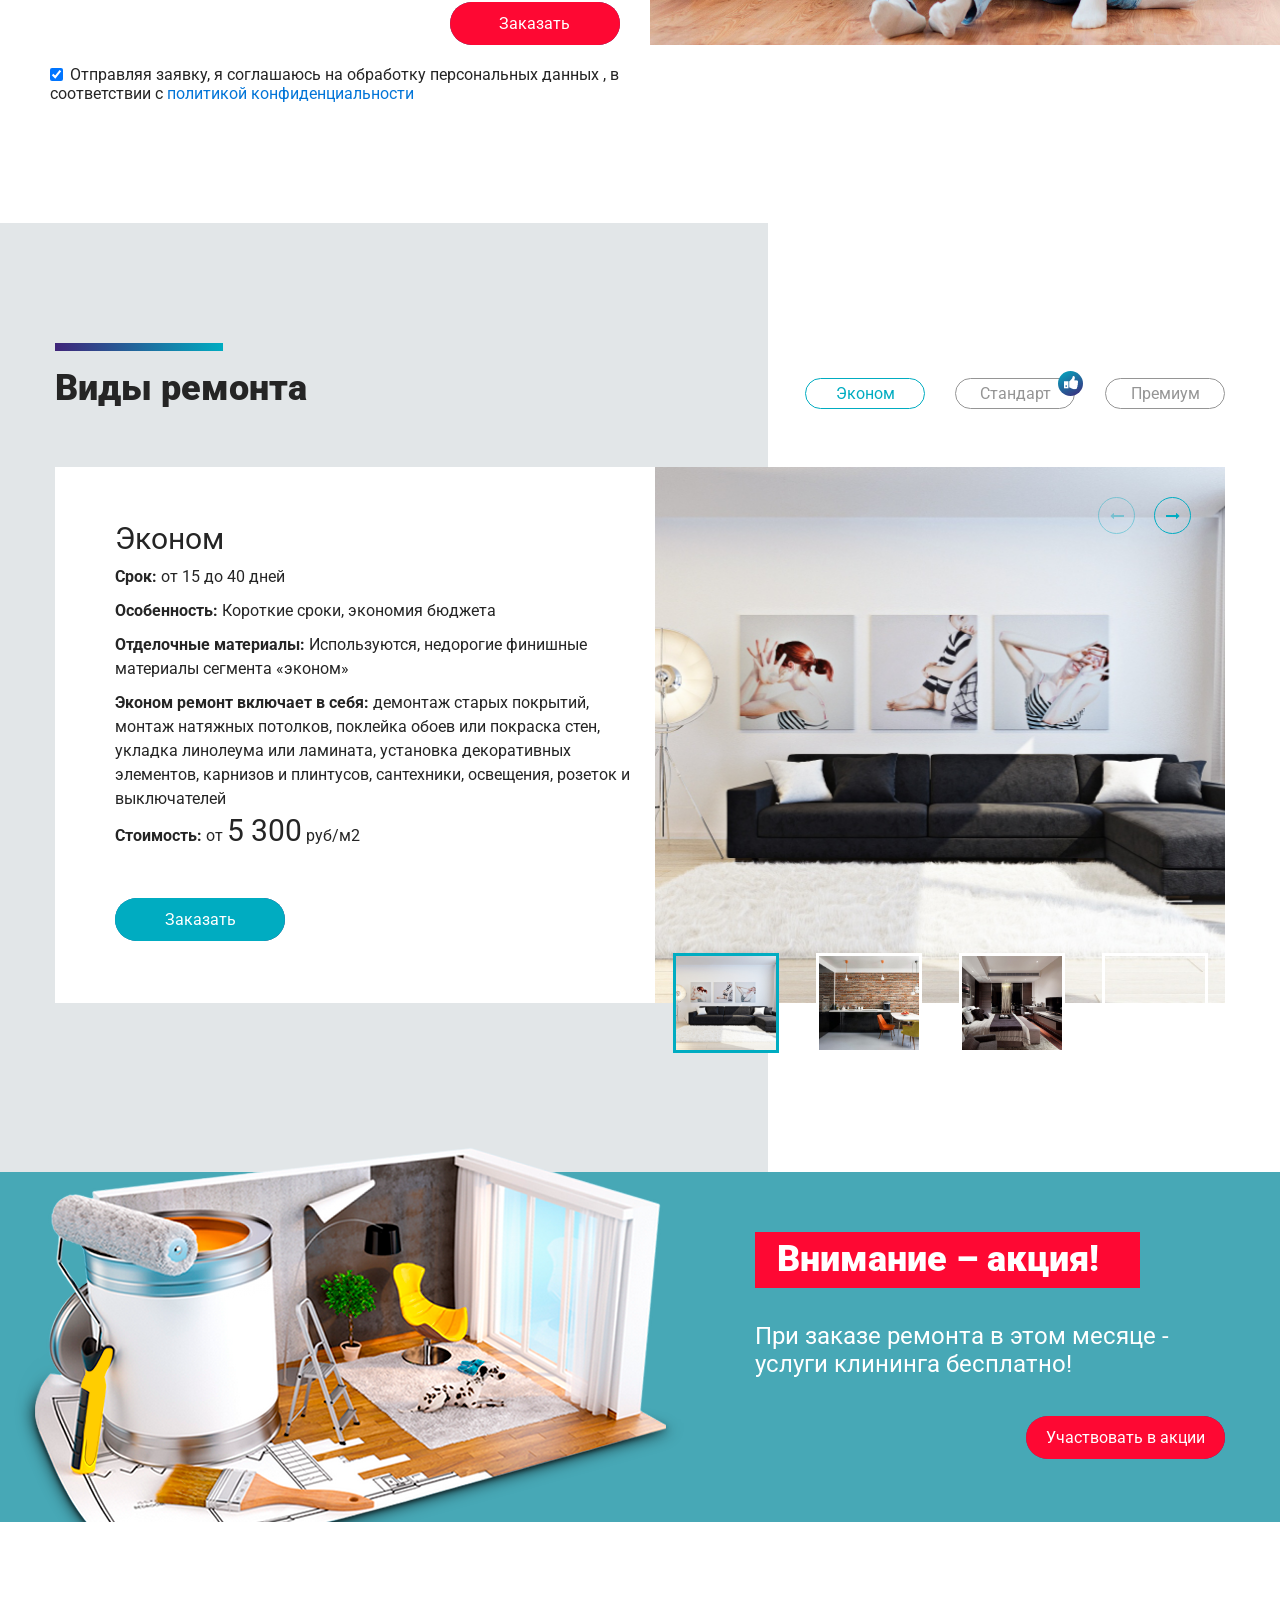
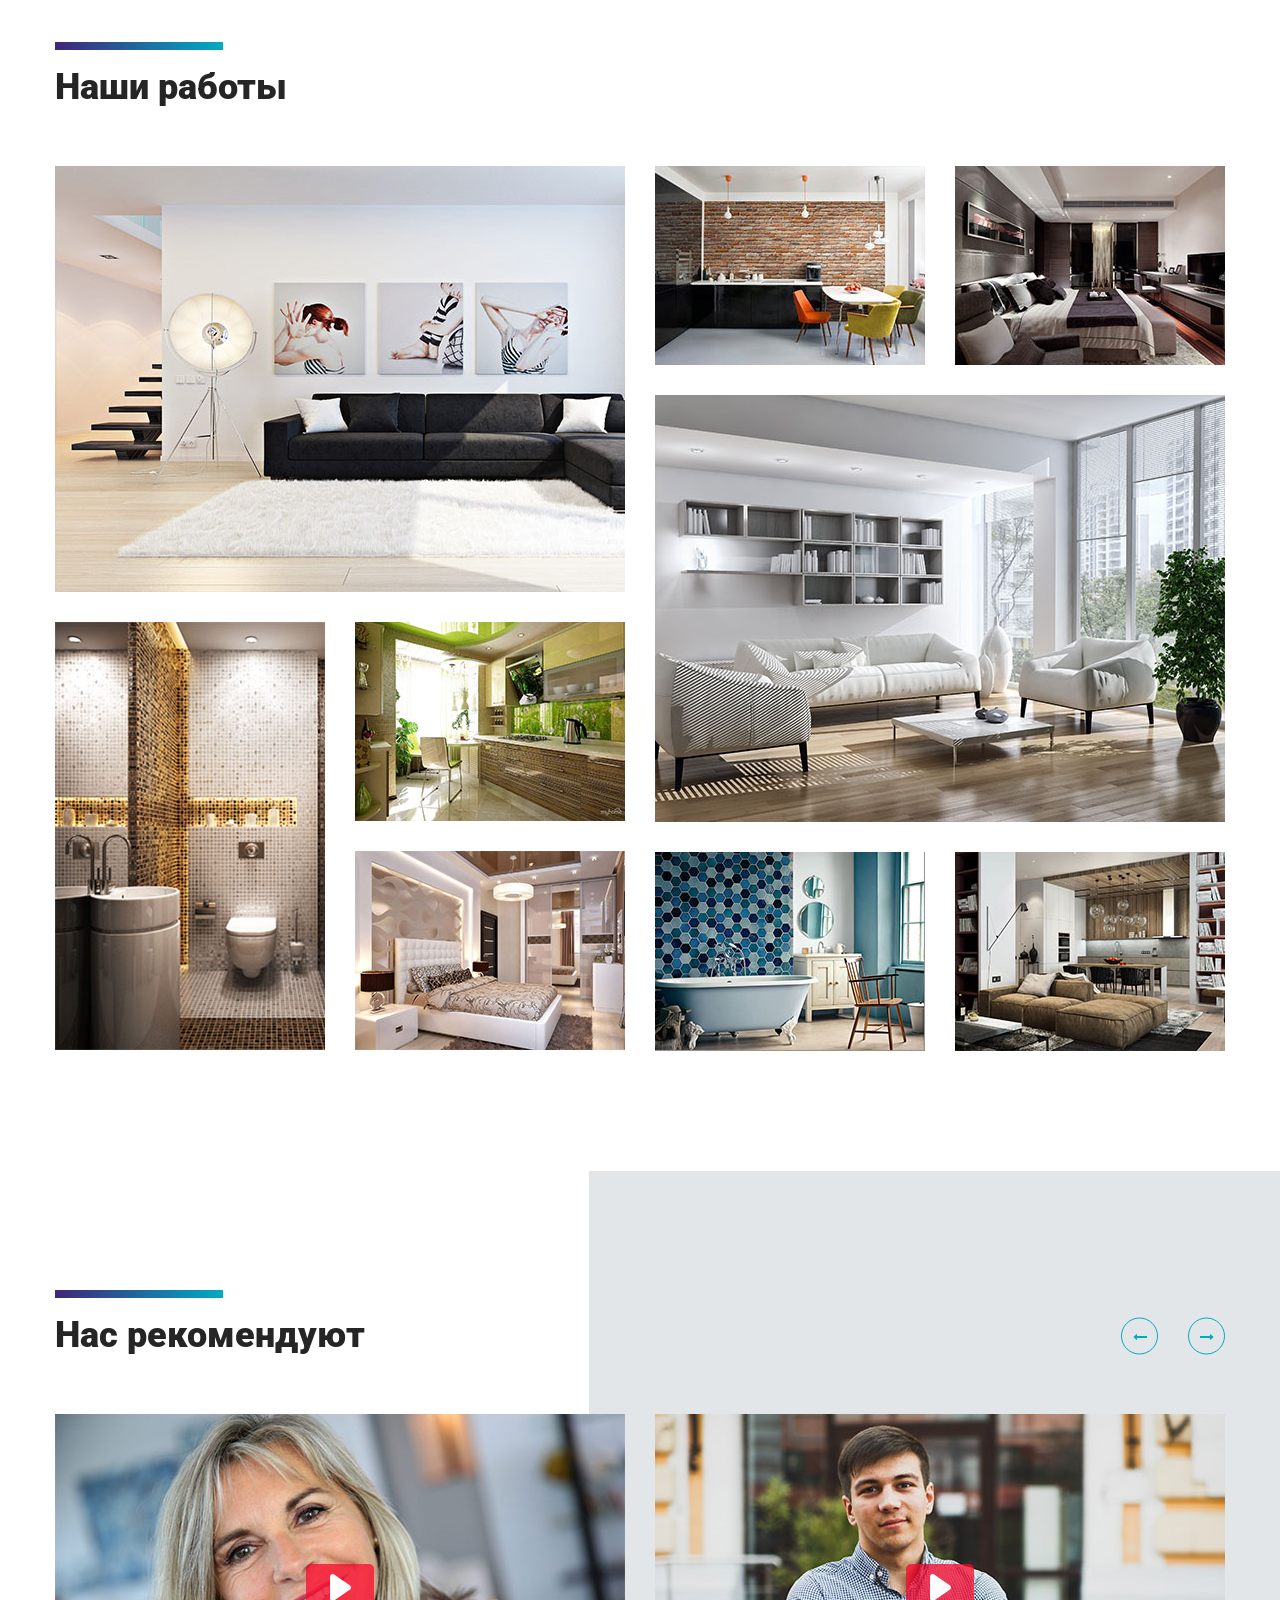
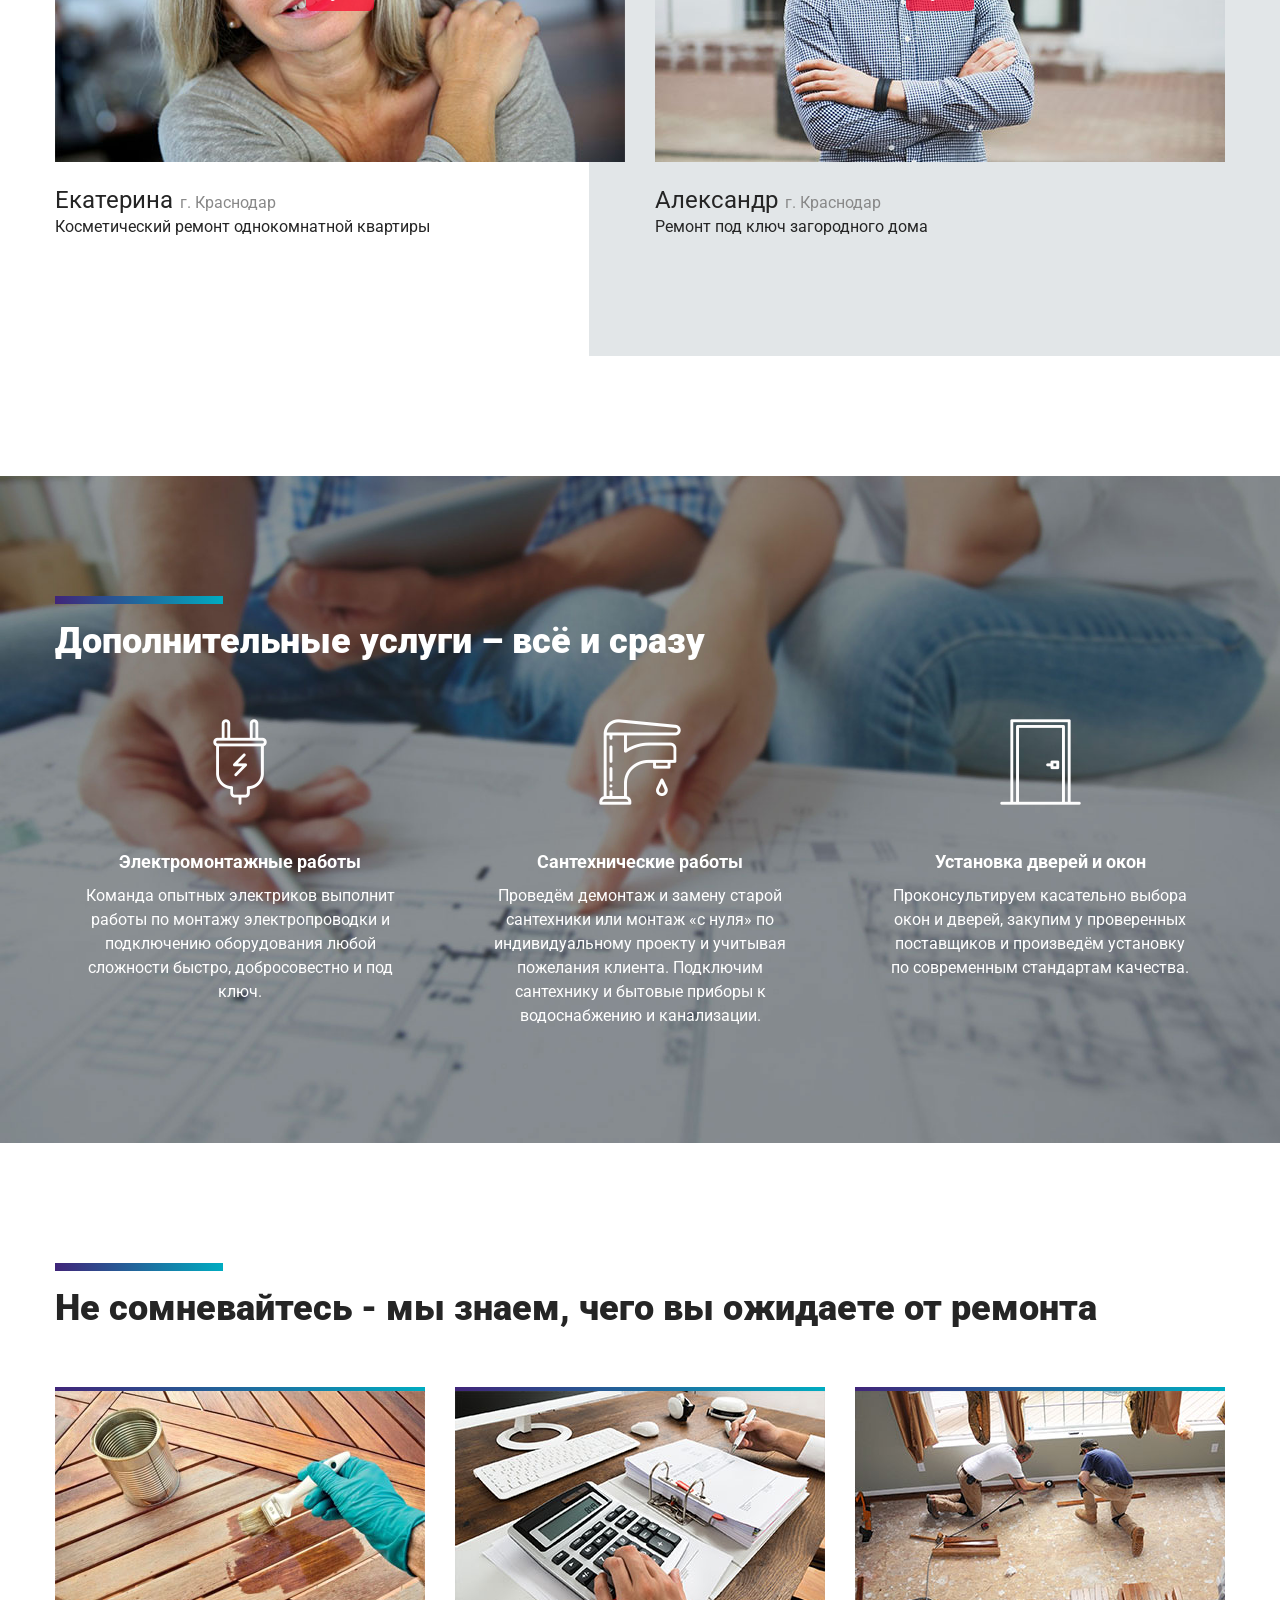
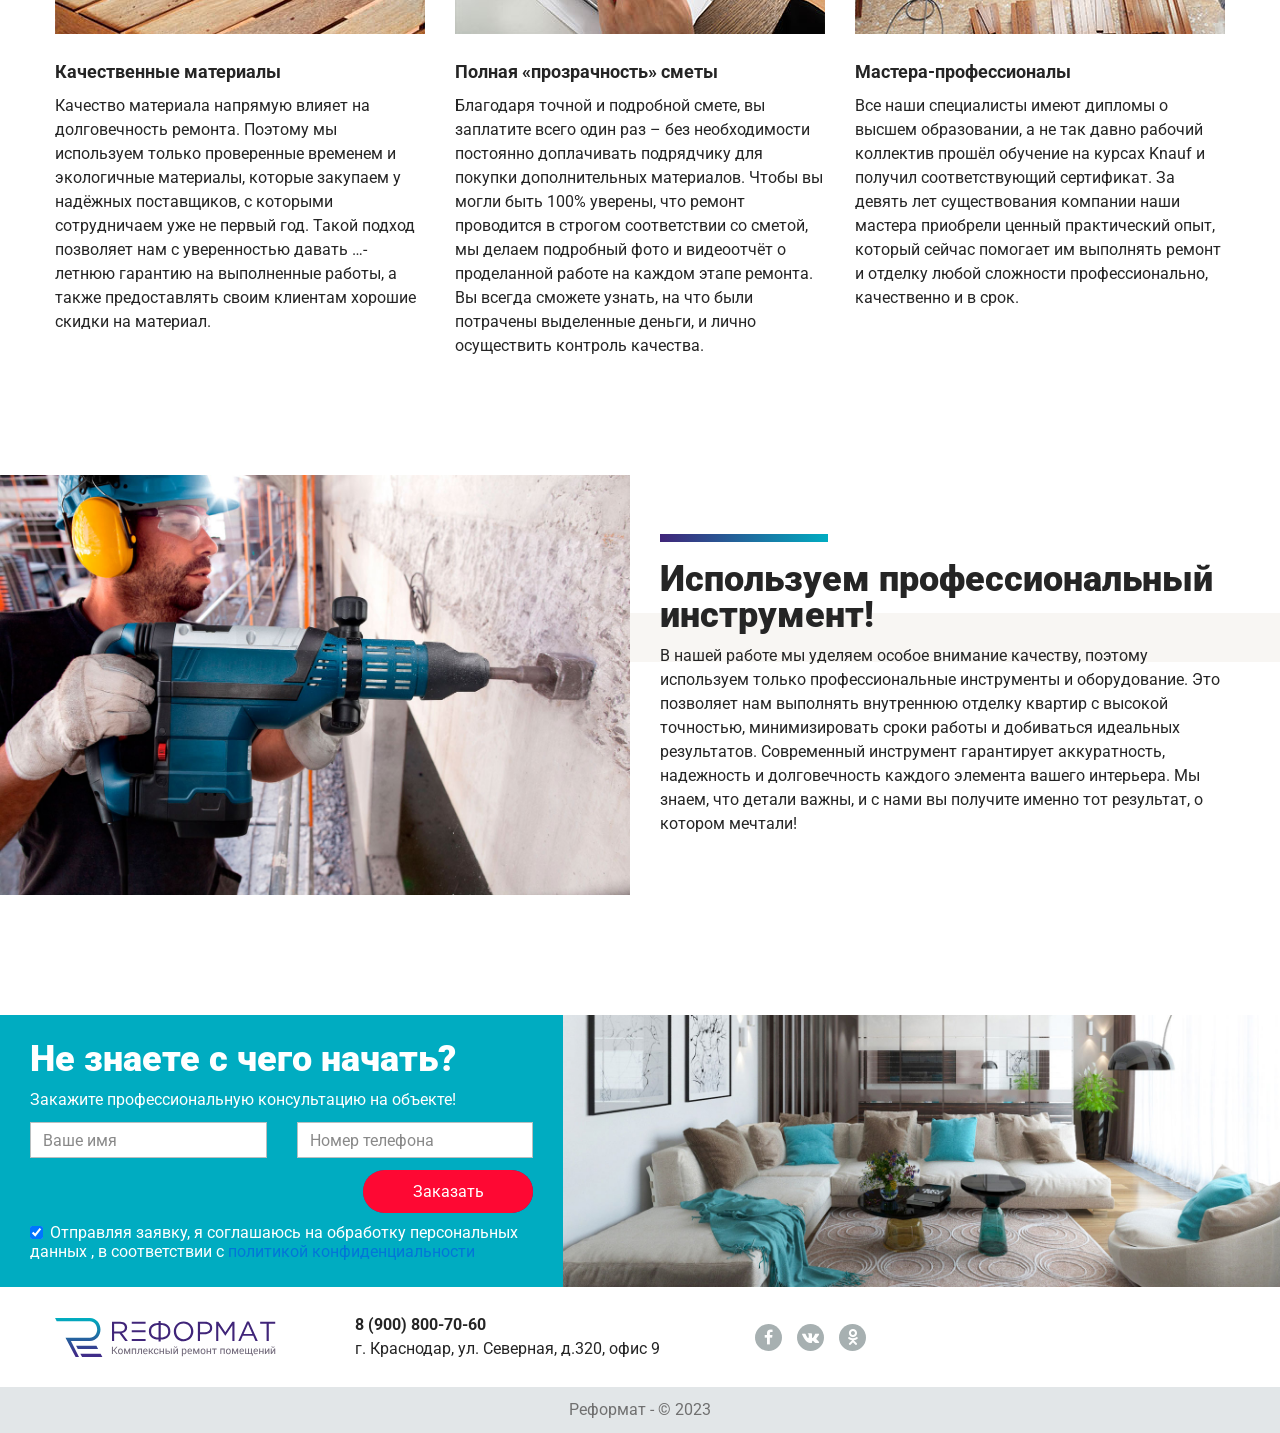
==== commit 9c55b55c: "Update index.html" ====
--- a/index.html
+++ b/index.html
@@ -96,9 +96,9 @@
           помещений «под ключ» в Новороссийске
         </div>
         <div class="screen-1__btn redbtn">
-          <span>
+          <a href="#anchor-1">
           Заказать замер
-          </span>
+          </a>
         </div>
       </div>
     </div>
@@ -221,7 +221,7 @@
                   <div class="variants__ph variants__price-line">
                     <b>Стоимость:</b> от <span class="variants__price">5 300</span> руб/м2
                   </div>
-                  <a href="" class="redbtn bluebtn"><span>Заказать</span></a>
+                  <a href="#anchor-1" class="redbtn bluebtn"><span>Заказать</span></a>
                 </div>
                 <div class="variants__right">
                   <div class="variants__2s js--slick-1">
@@ -266,7 +266,7 @@
                   <div class="variants__ph variants__price-line">
                     <b>Стоимость:</b> от <span class="variants__price">5 300</span> руб/м2
                   </div>
-                  <a href="" class="redbtn bluebtn"><span>Заказать</span></a>
+                  <a href="#anchor-1" class="redbtn bluebtn"><span>Заказать</span></a>
                 </div>
                 <div class="variants__right">
                   <div class="variants__2s js--slick-2">
@@ -316,7 +316,7 @@
                   <div class="variants__ph variants__price-line">
                     <b>Стоимость:</b> от <span class="variants__price">5 300</span> руб/м2
                   </div>
-                  <a href="" class="redbtn bluebtn"><span>Заказать</span></a>
+                  <a href="#anchor-1" class="redbtn bluebtn"><span>Заказать</span></a>
                 </div>
                 <div class="variants__right">
                   <div class="variants__2s js--slick-3">
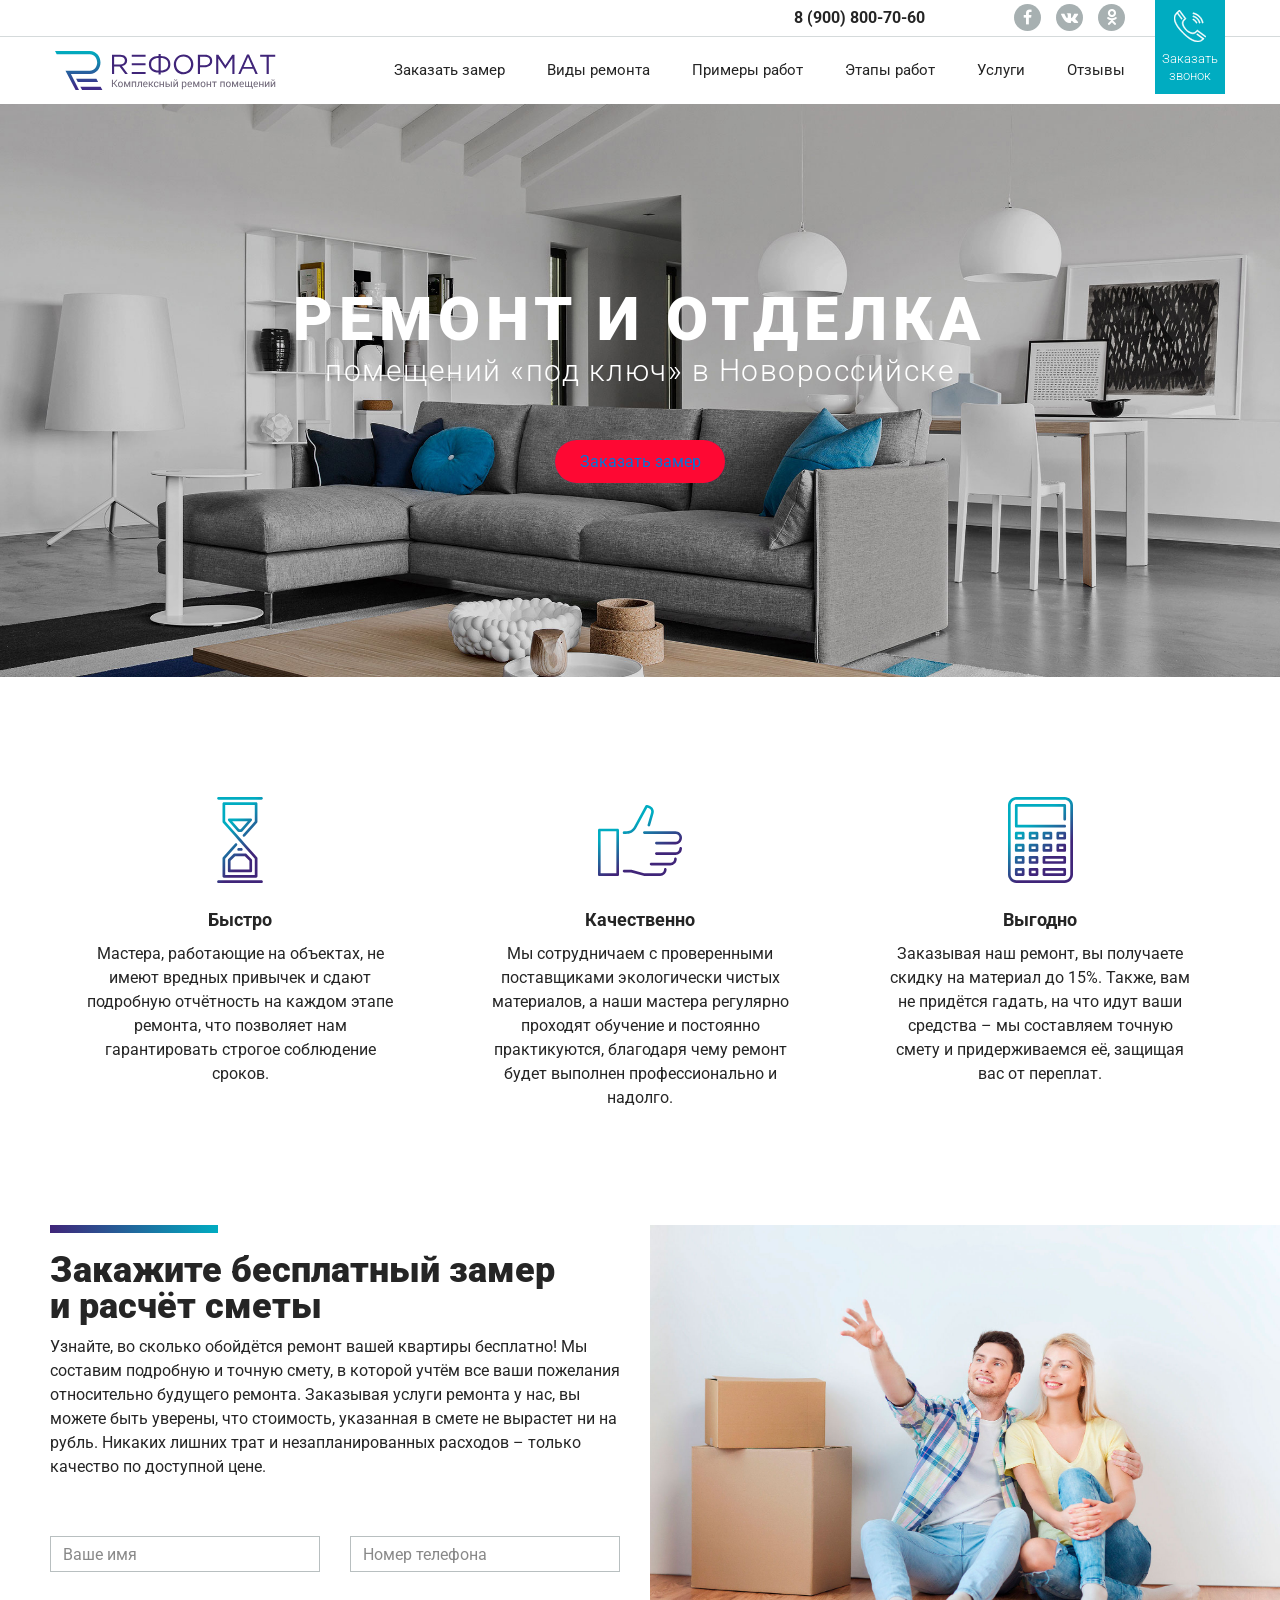
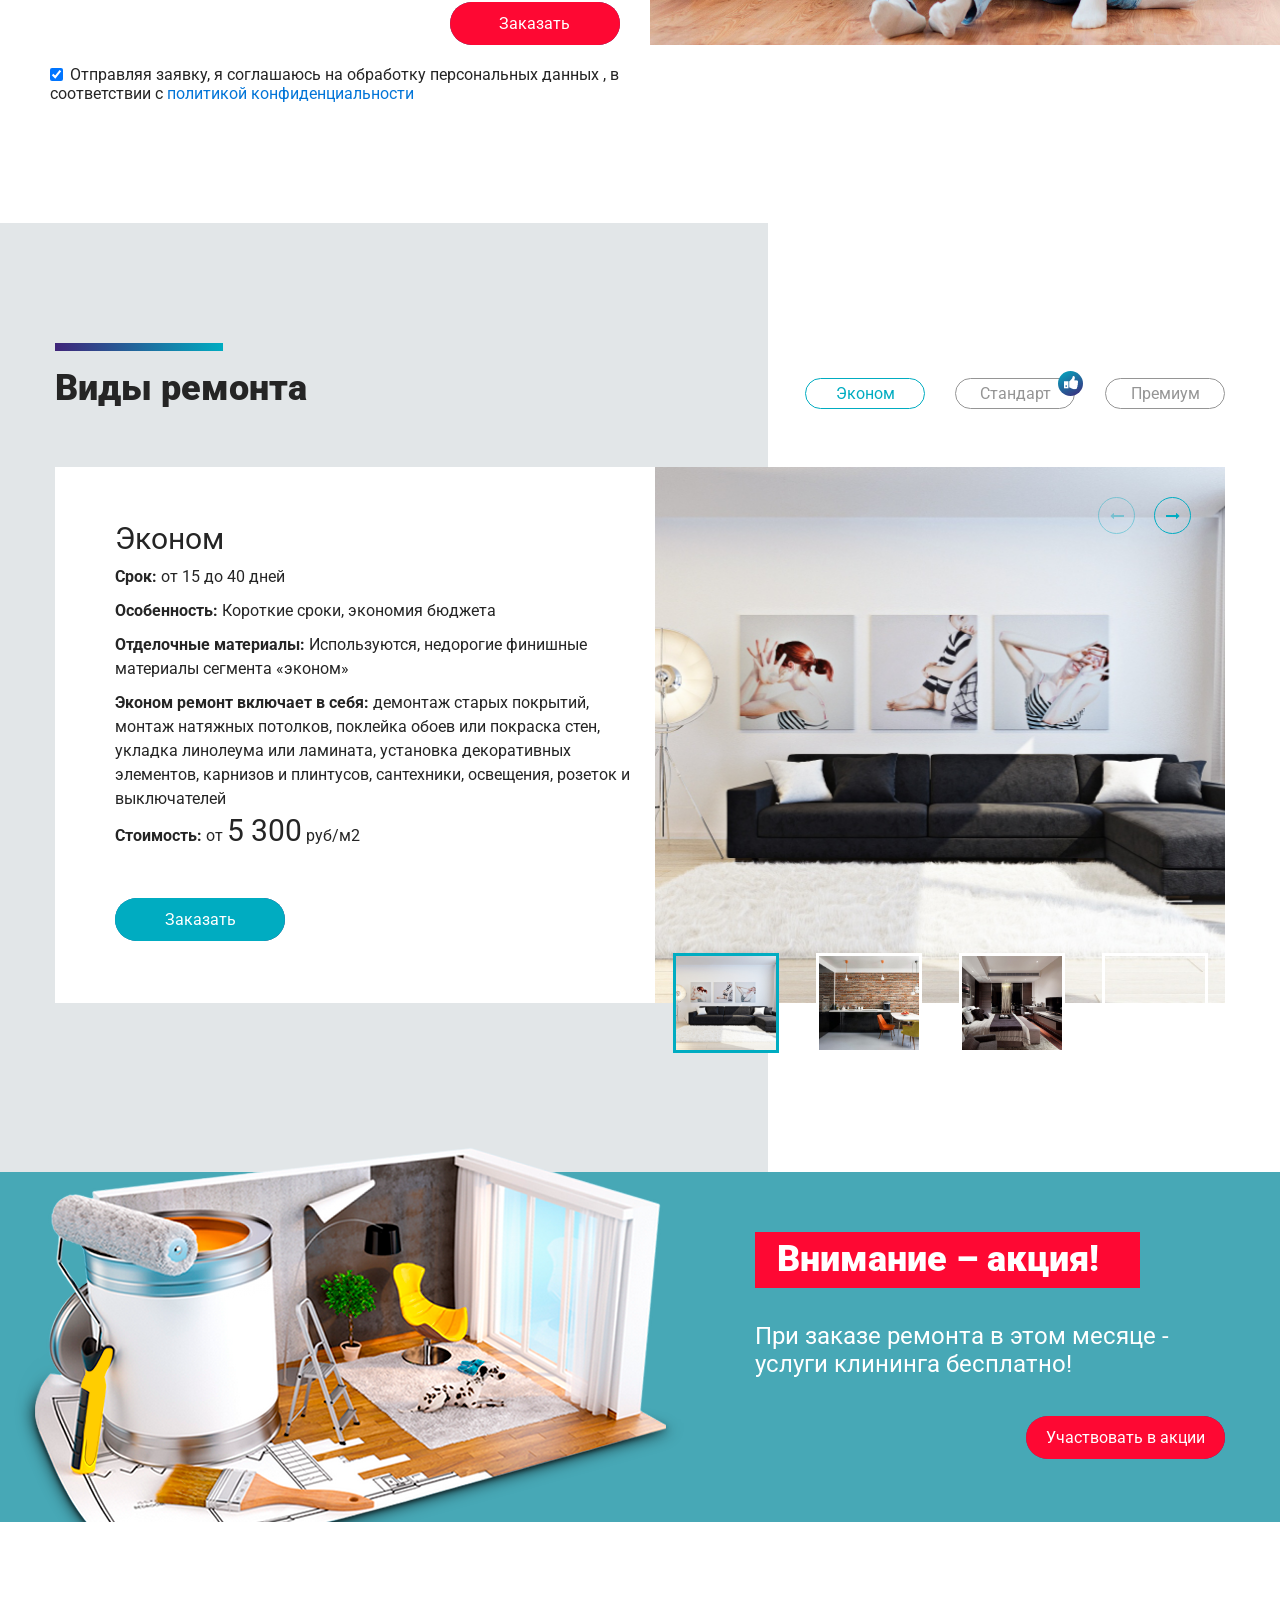
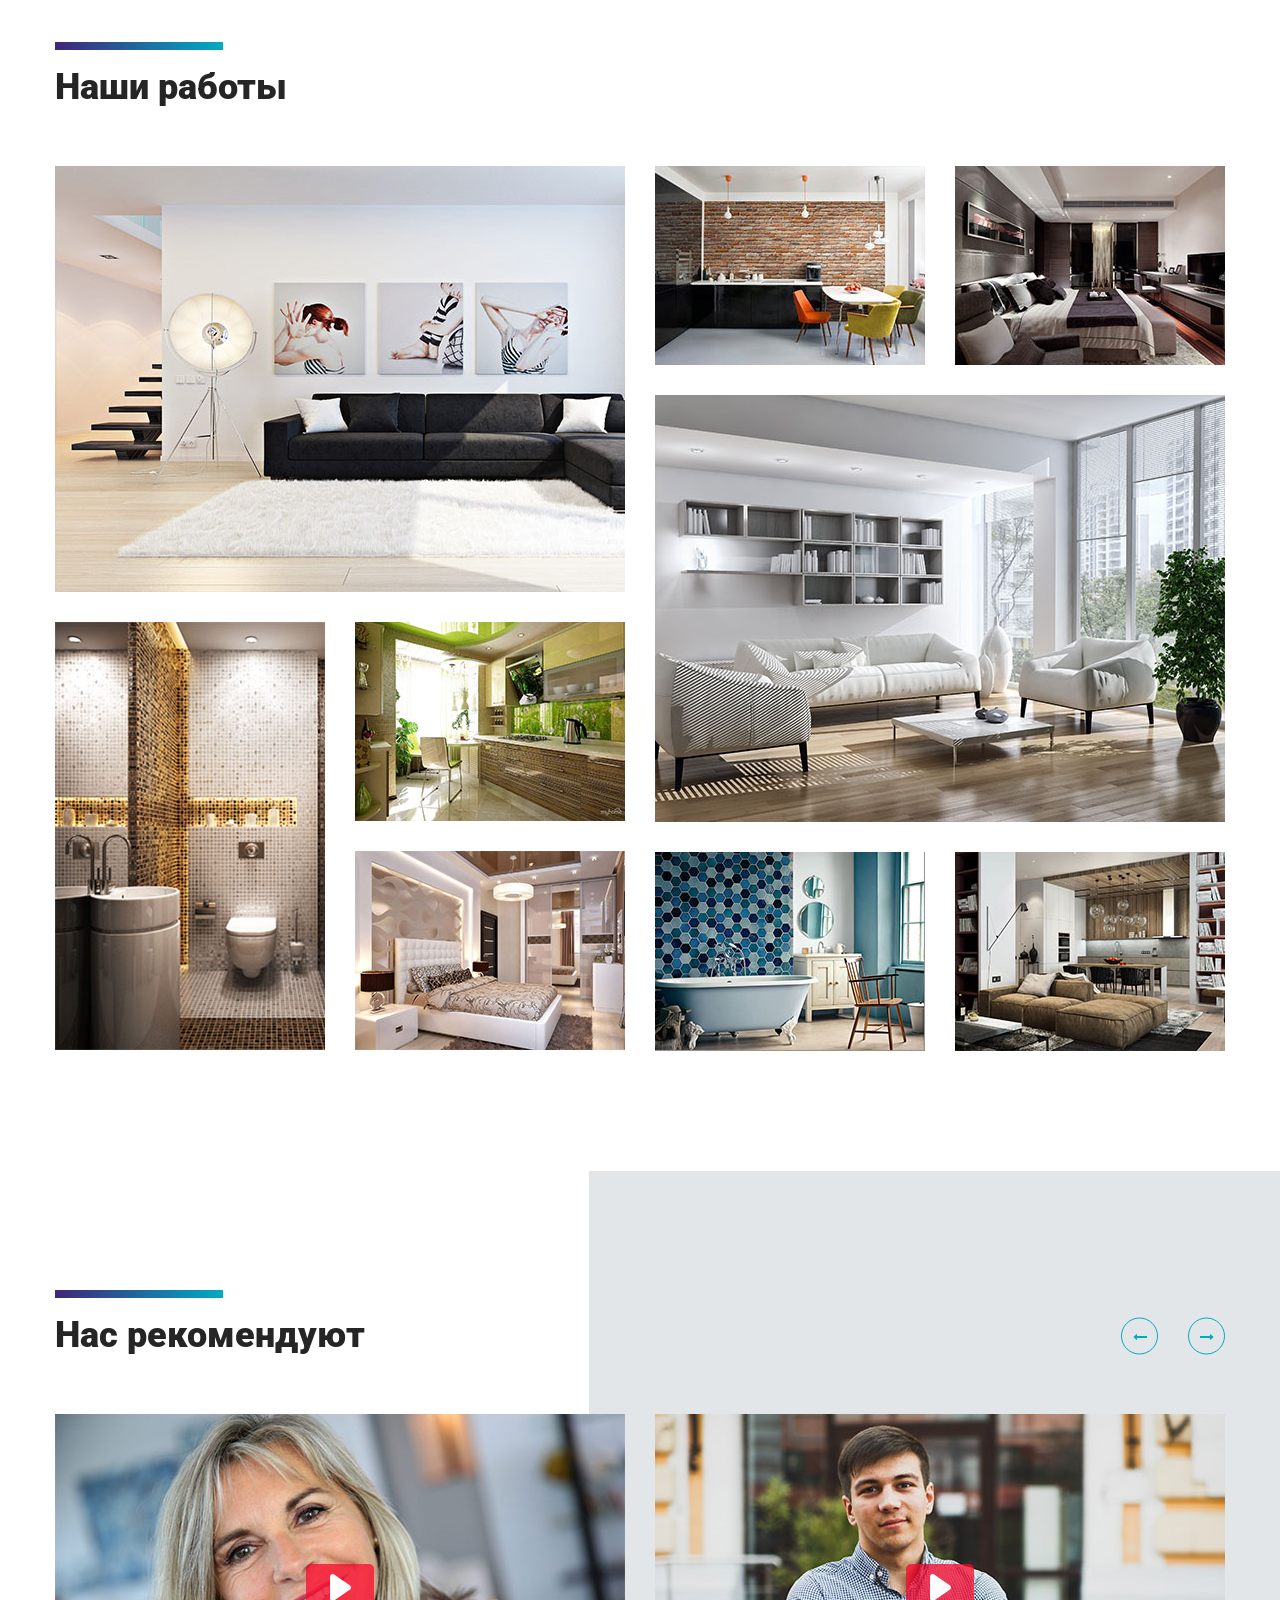
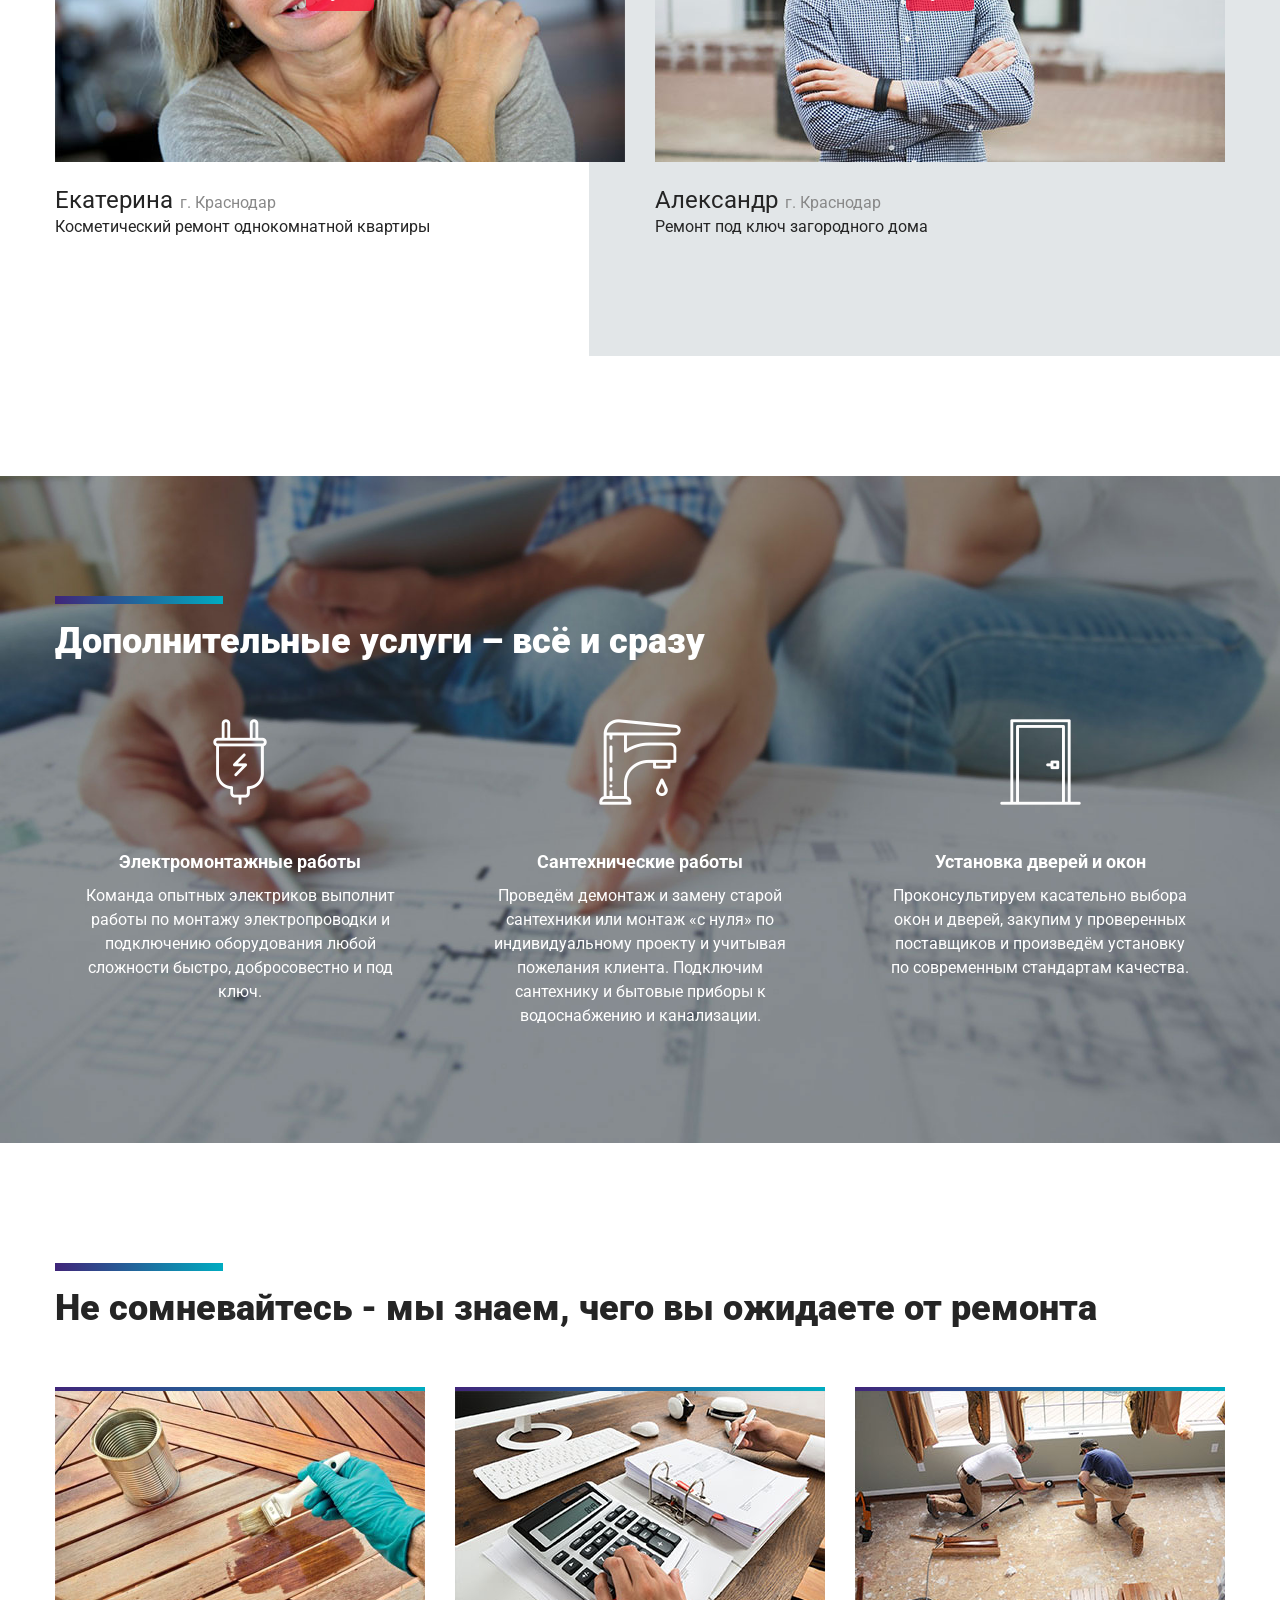
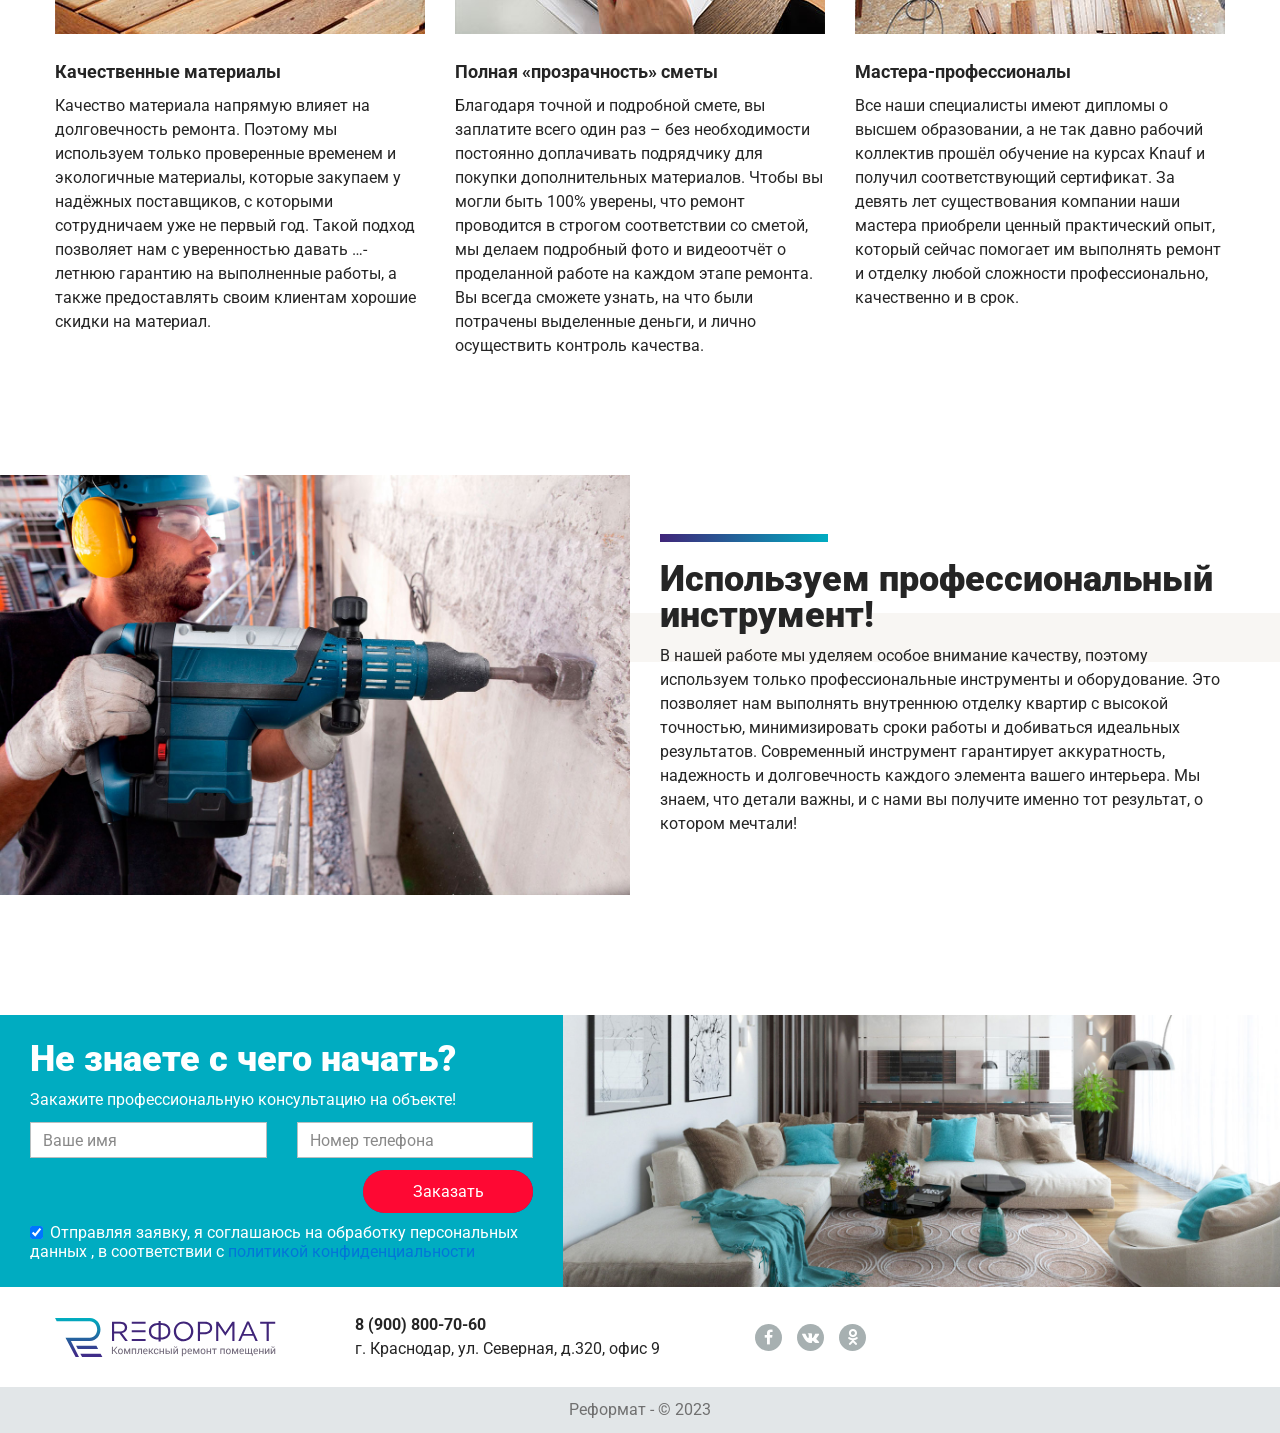
==== commit c95d219f: "Update index.html" ====
--- a/index.html
+++ b/index.html
@@ -97,7 +97,7 @@
         </div>
         <div class="screen-1__btn redbtn">
           <a href="#anchor-1">
-          Заказать замер
+		 <span>Заказать замер  </span>
           </a>
         </div>
       </div>
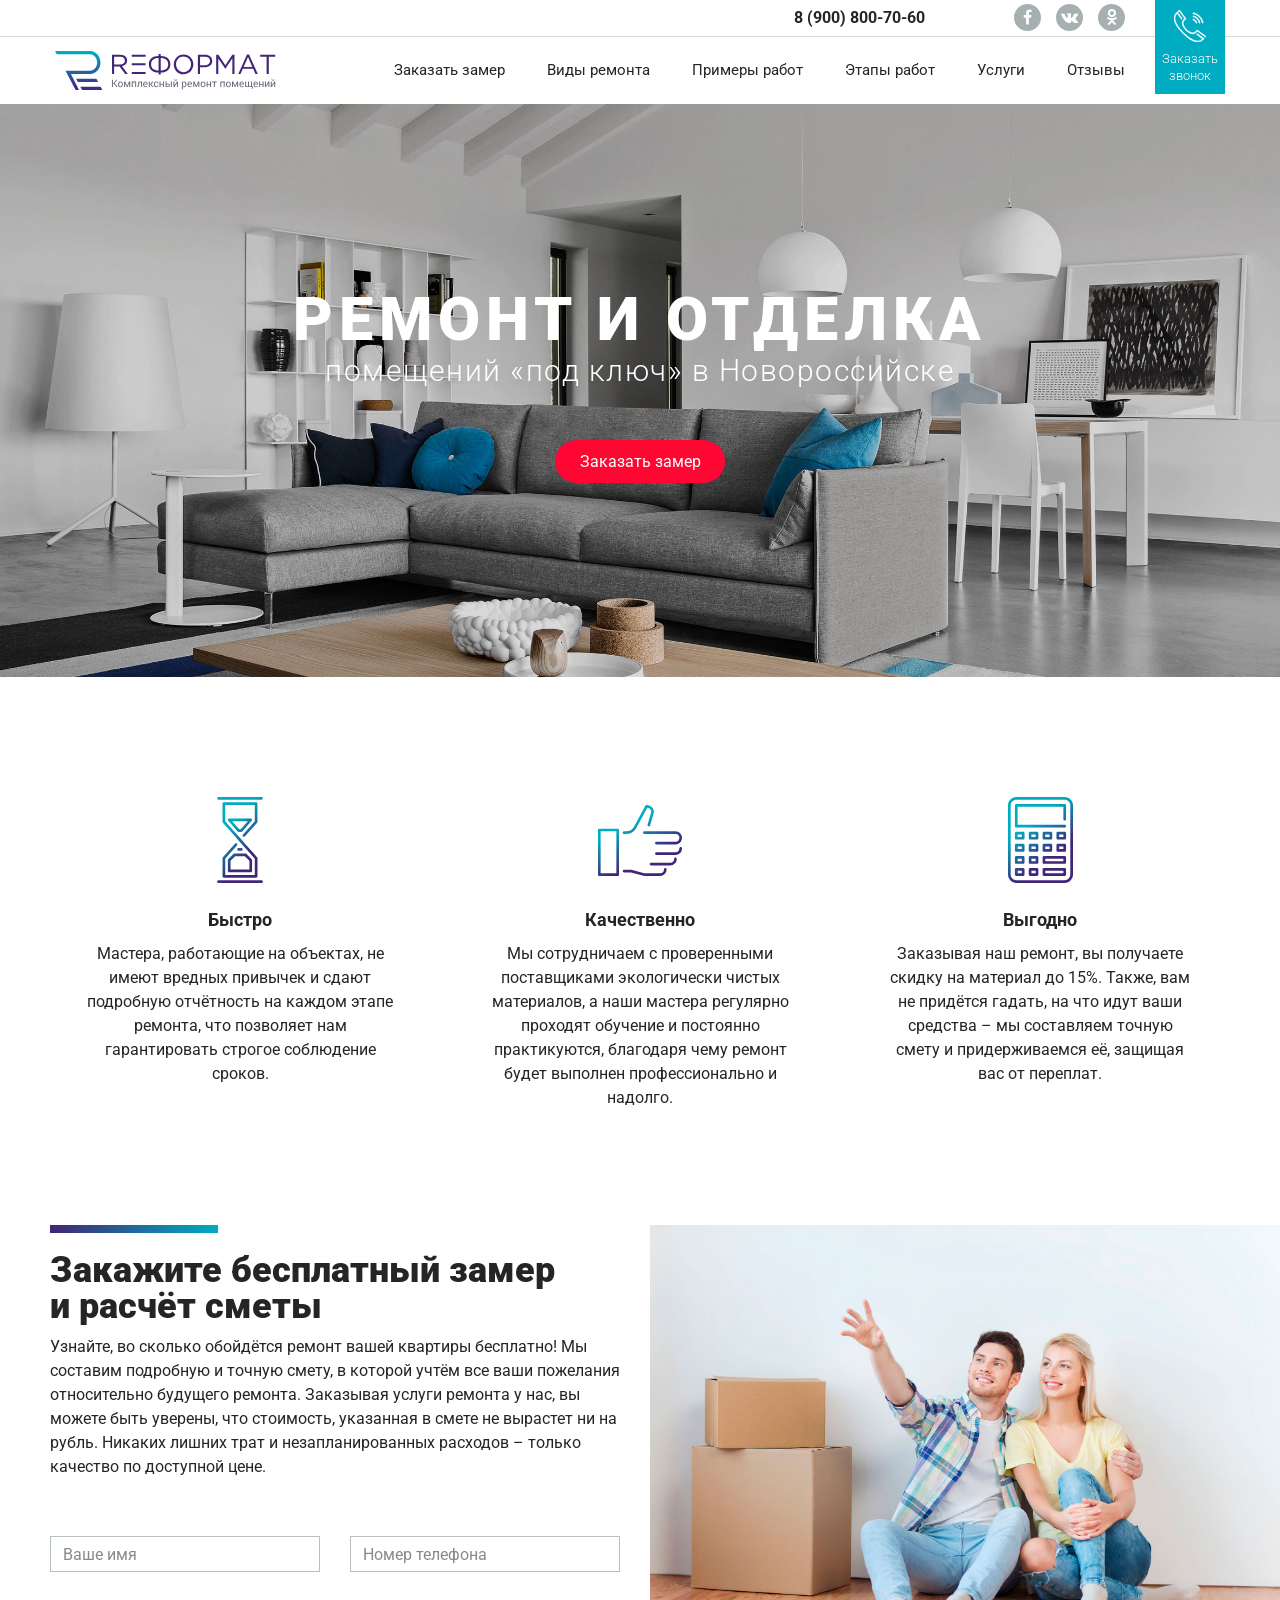
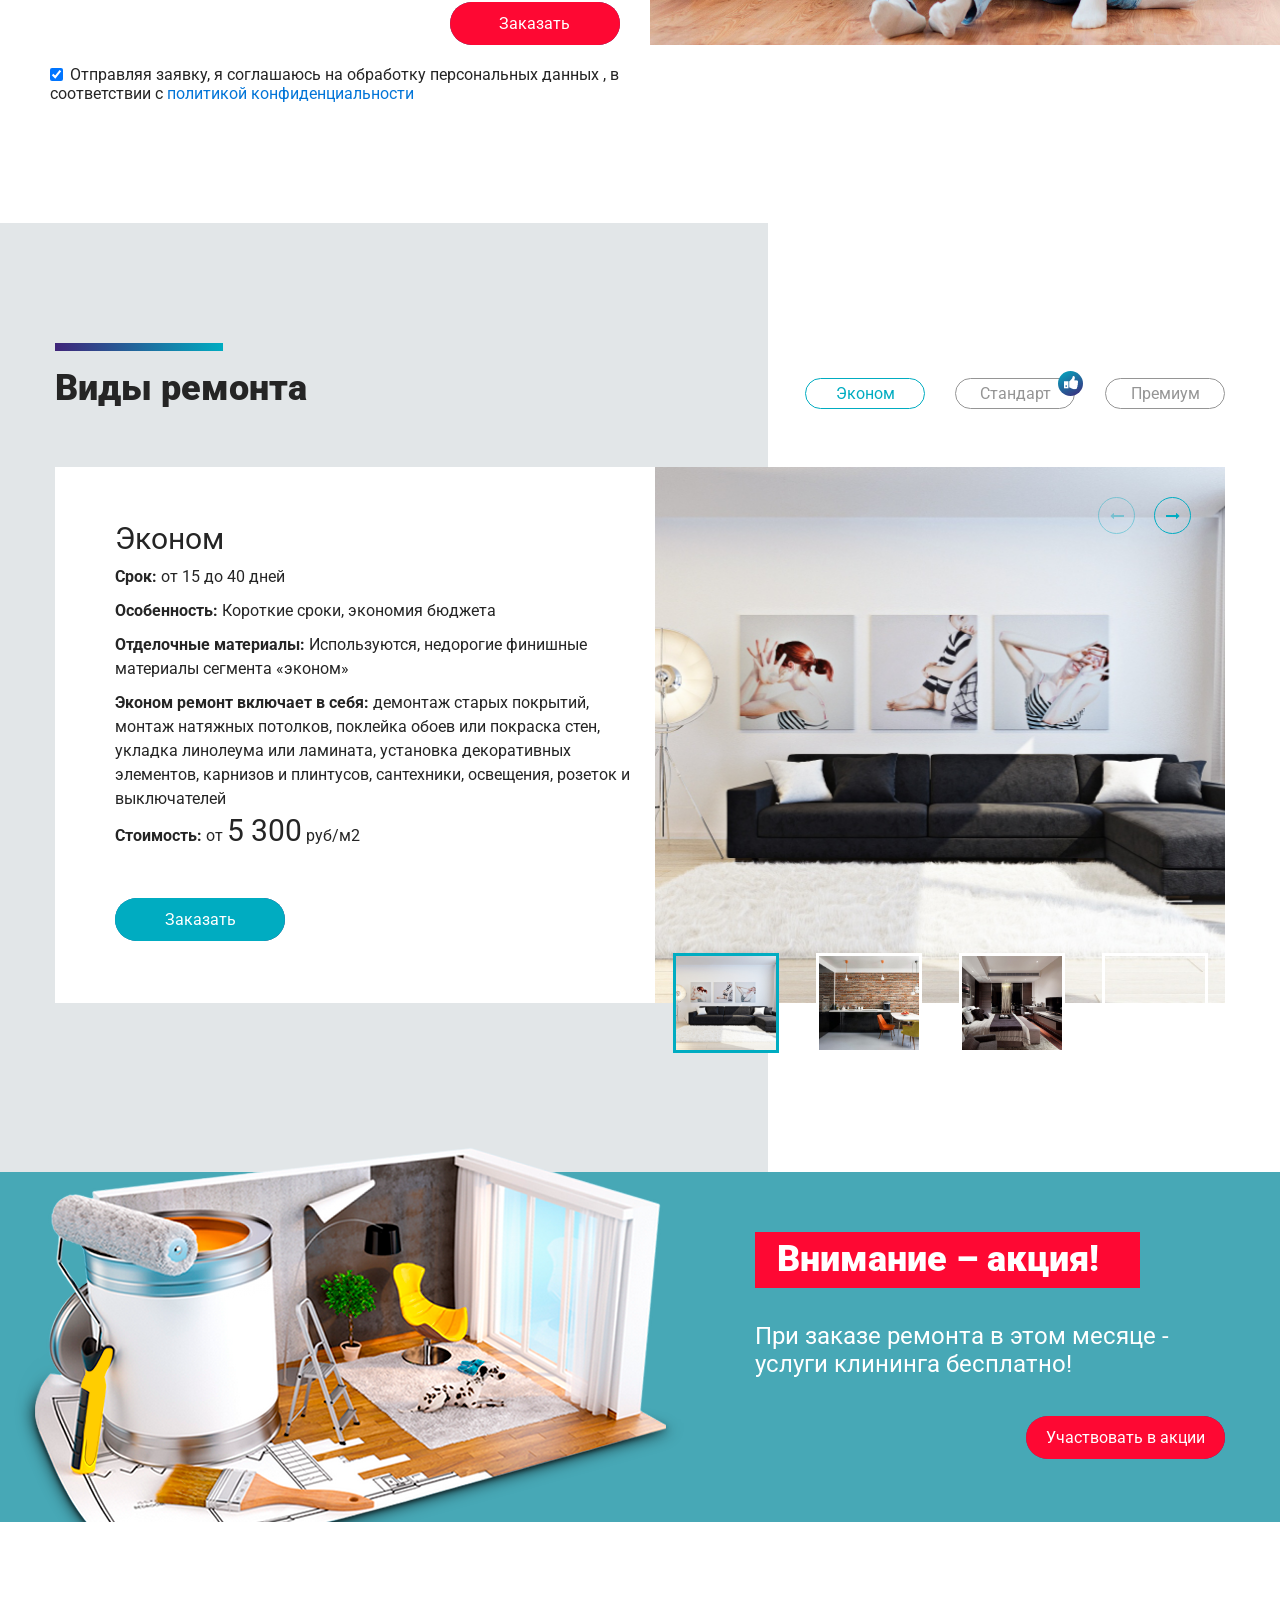
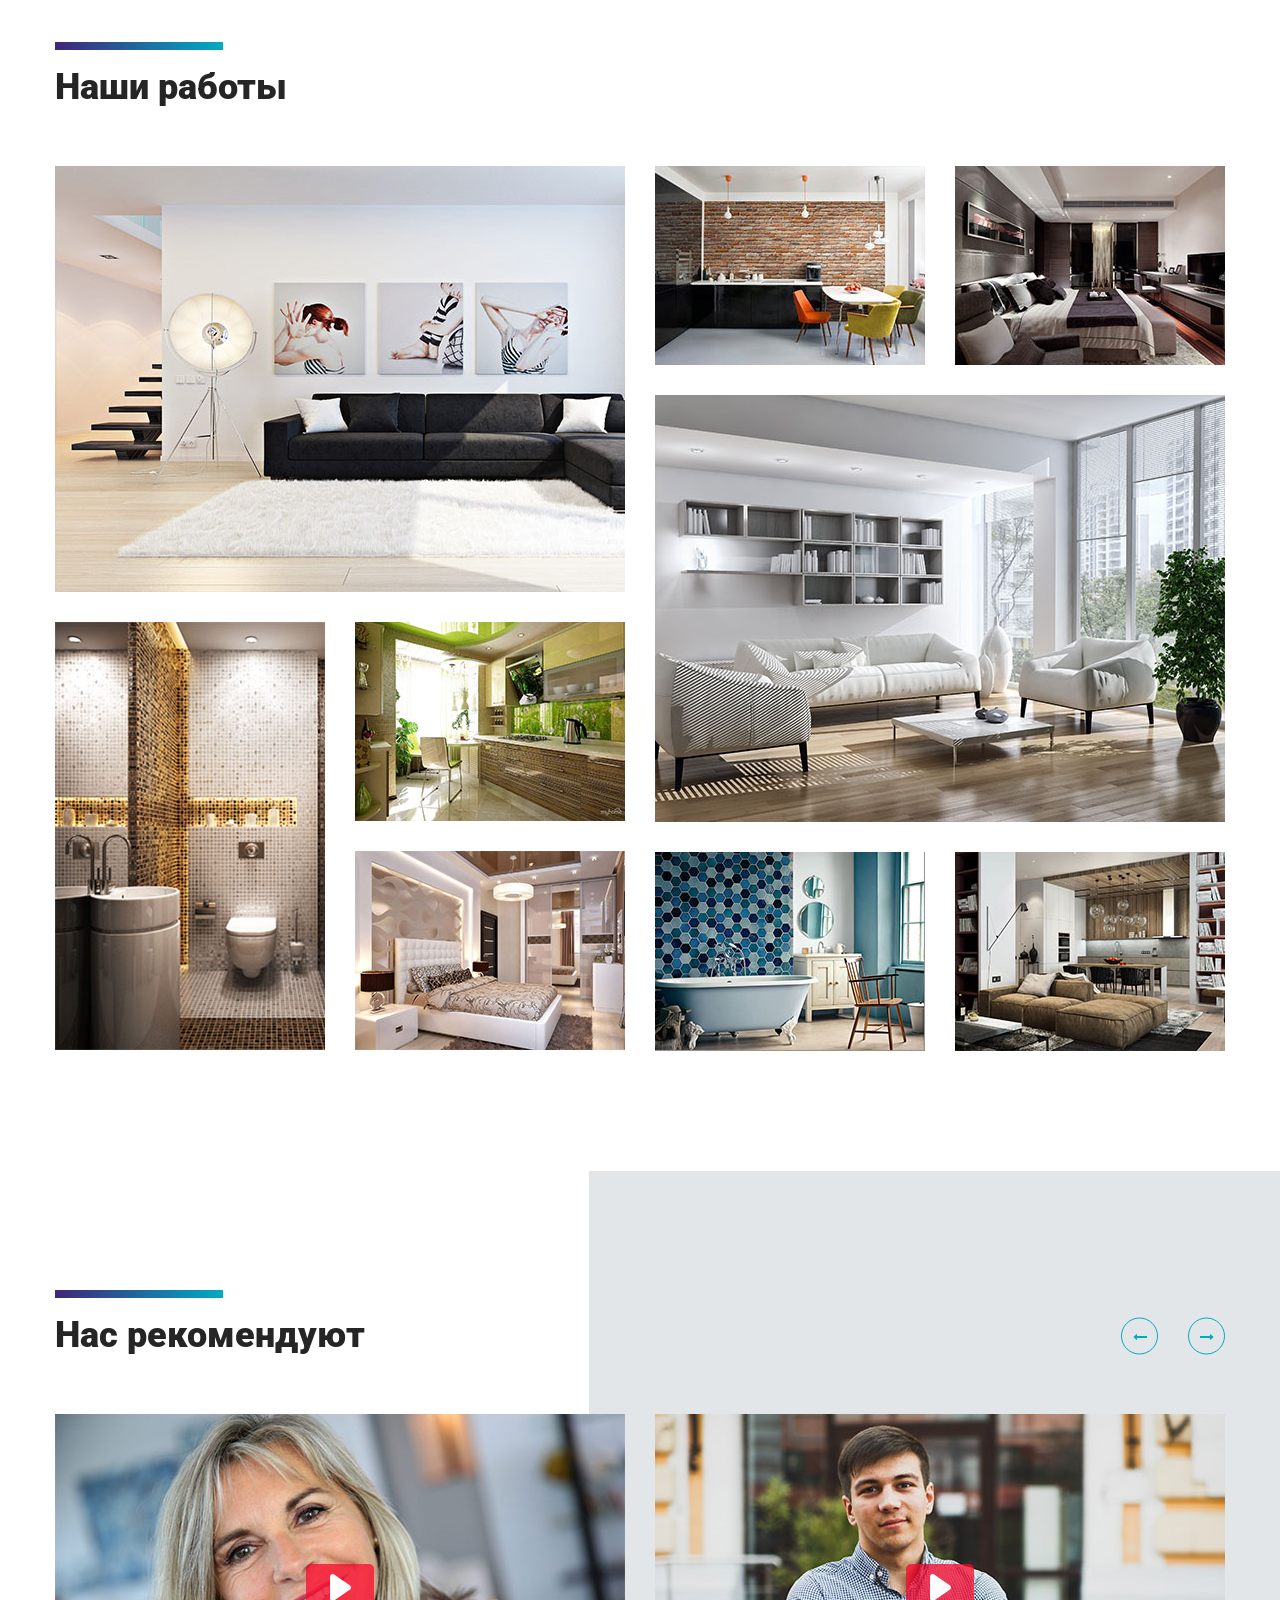
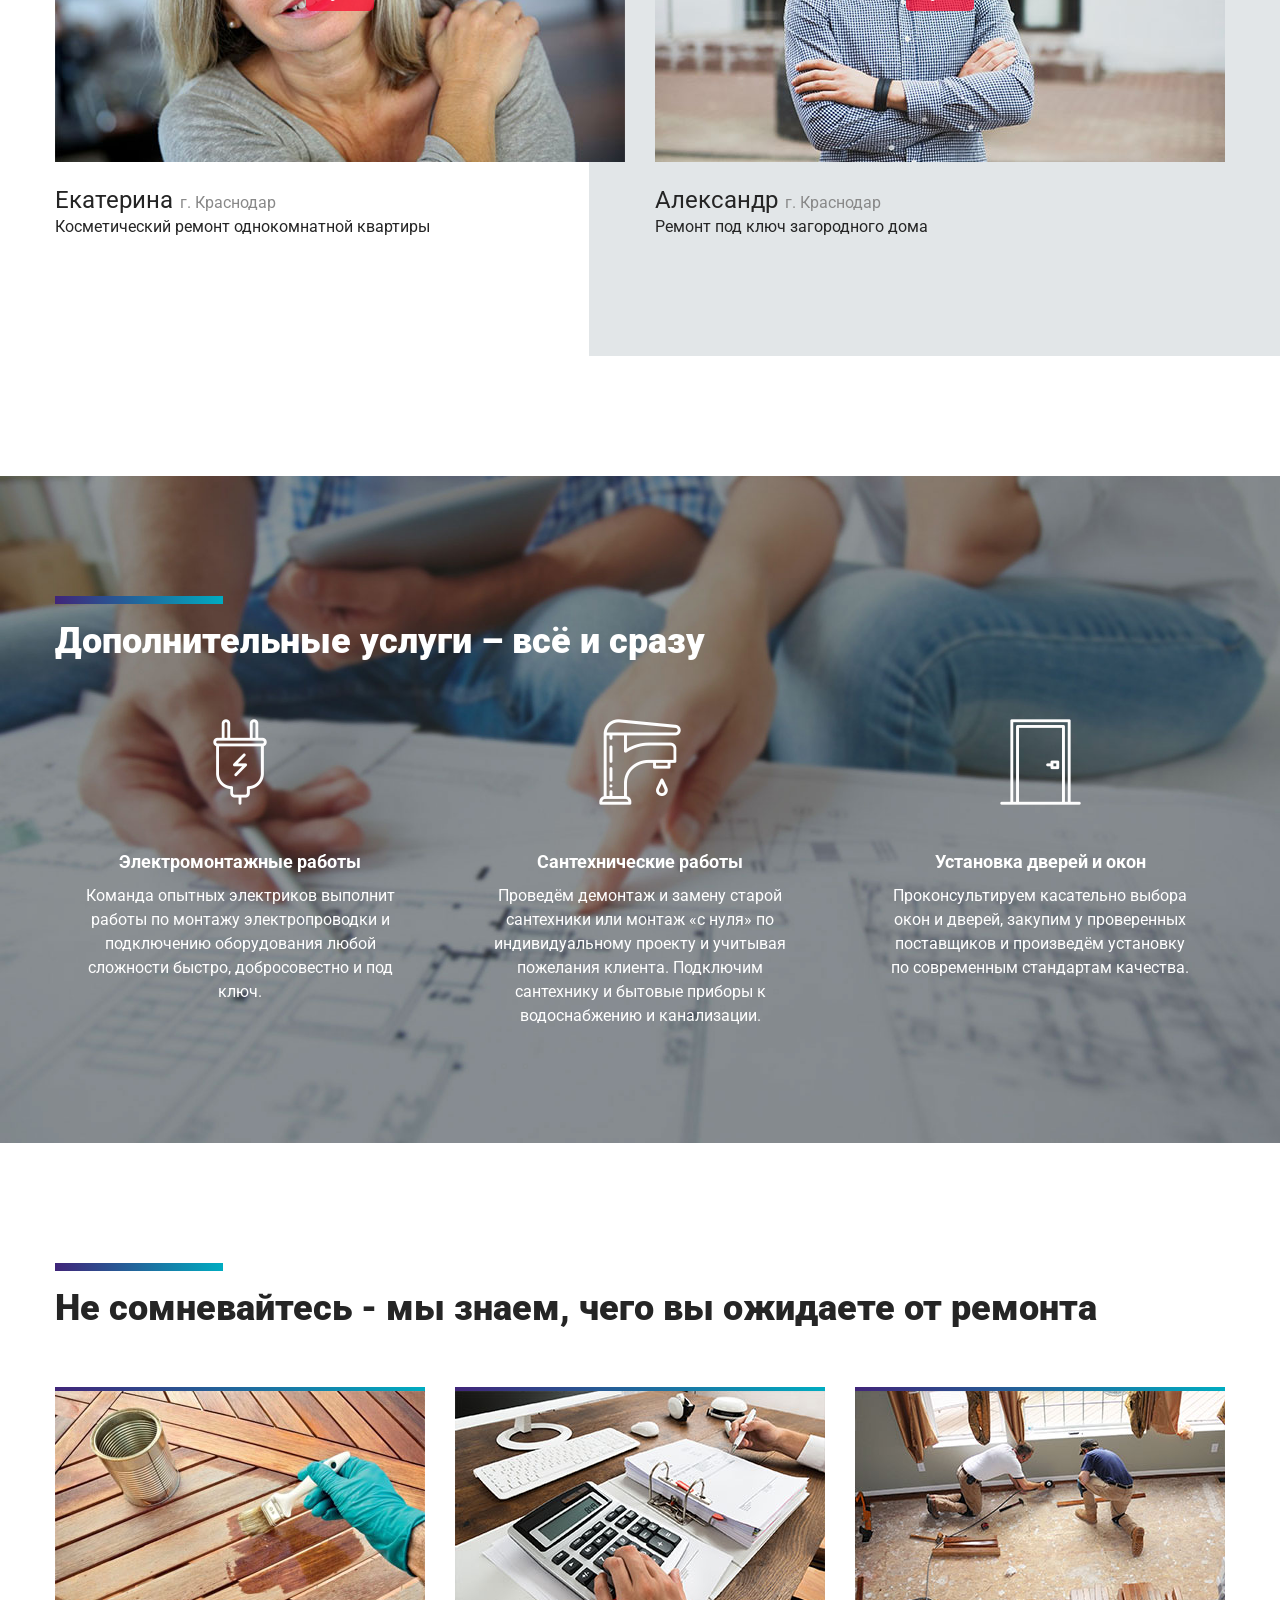
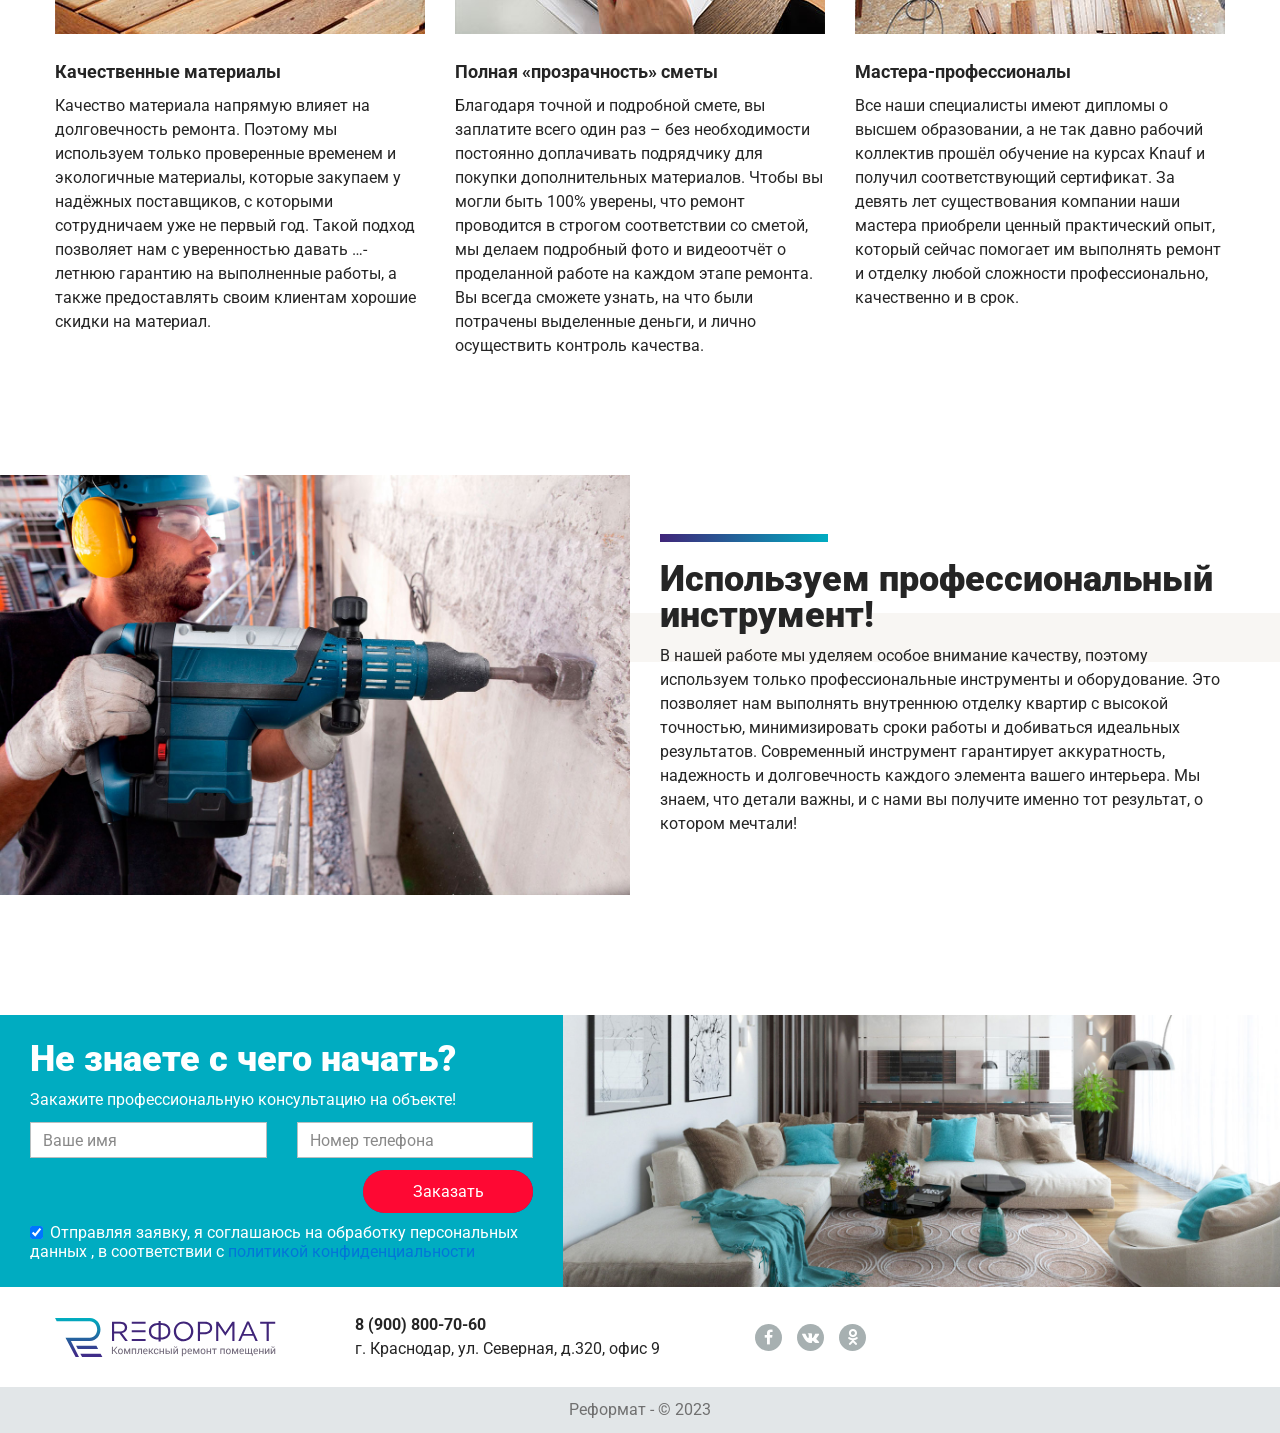
==== commit a4bff252: "Update index.html" ====
--- a/index.html
+++ b/index.html
@@ -95,11 +95,11 @@
         <div class="screen-1__h-after">
           помещений «под ключ» в Новороссийске
         </div>
-        <div class="screen-1__btn redbtn">
-          <a href="#anchor-1">
+	 <a href="#anchor-1">
+	        <div class="screen-1__btn redbtn">
 		 <span>Заказать замер  </span>
-          </a>
-        </div>
+	        </div>
+	</a>
       </div>
     </div>
   </div>
